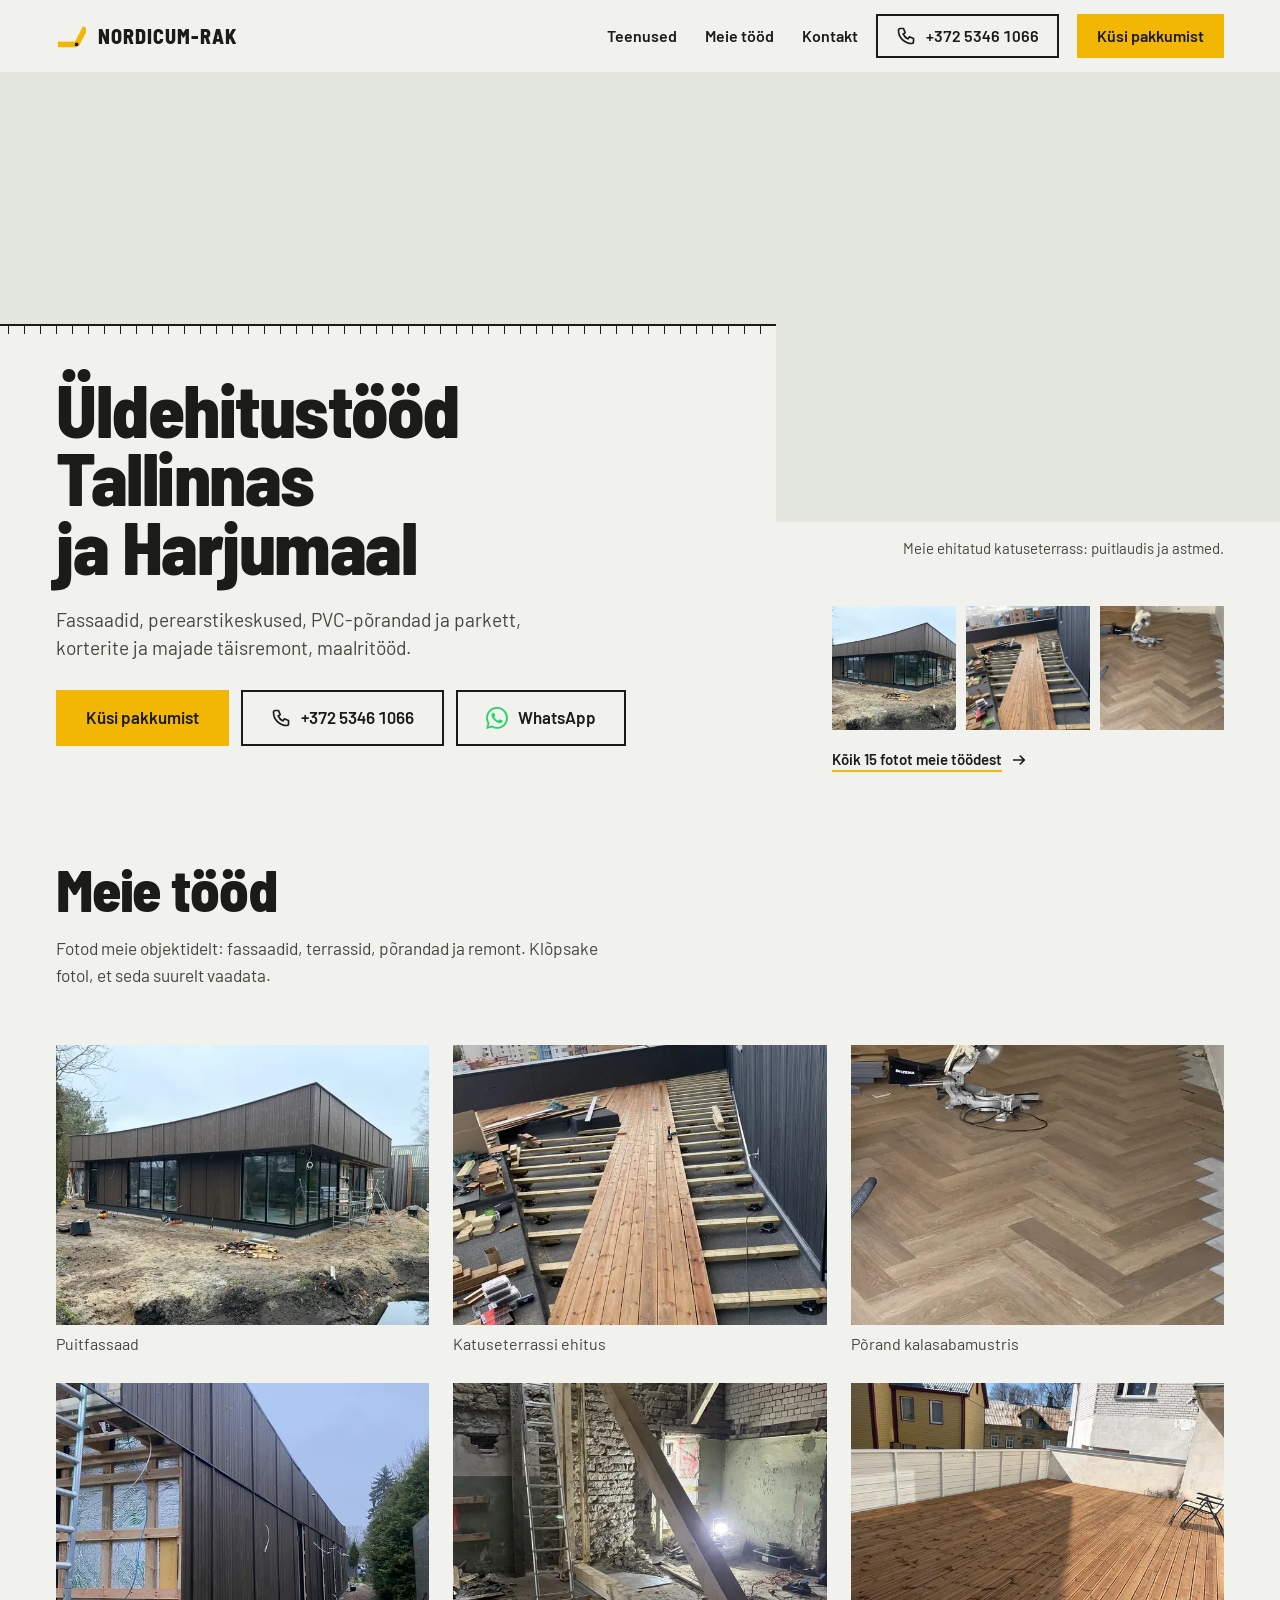
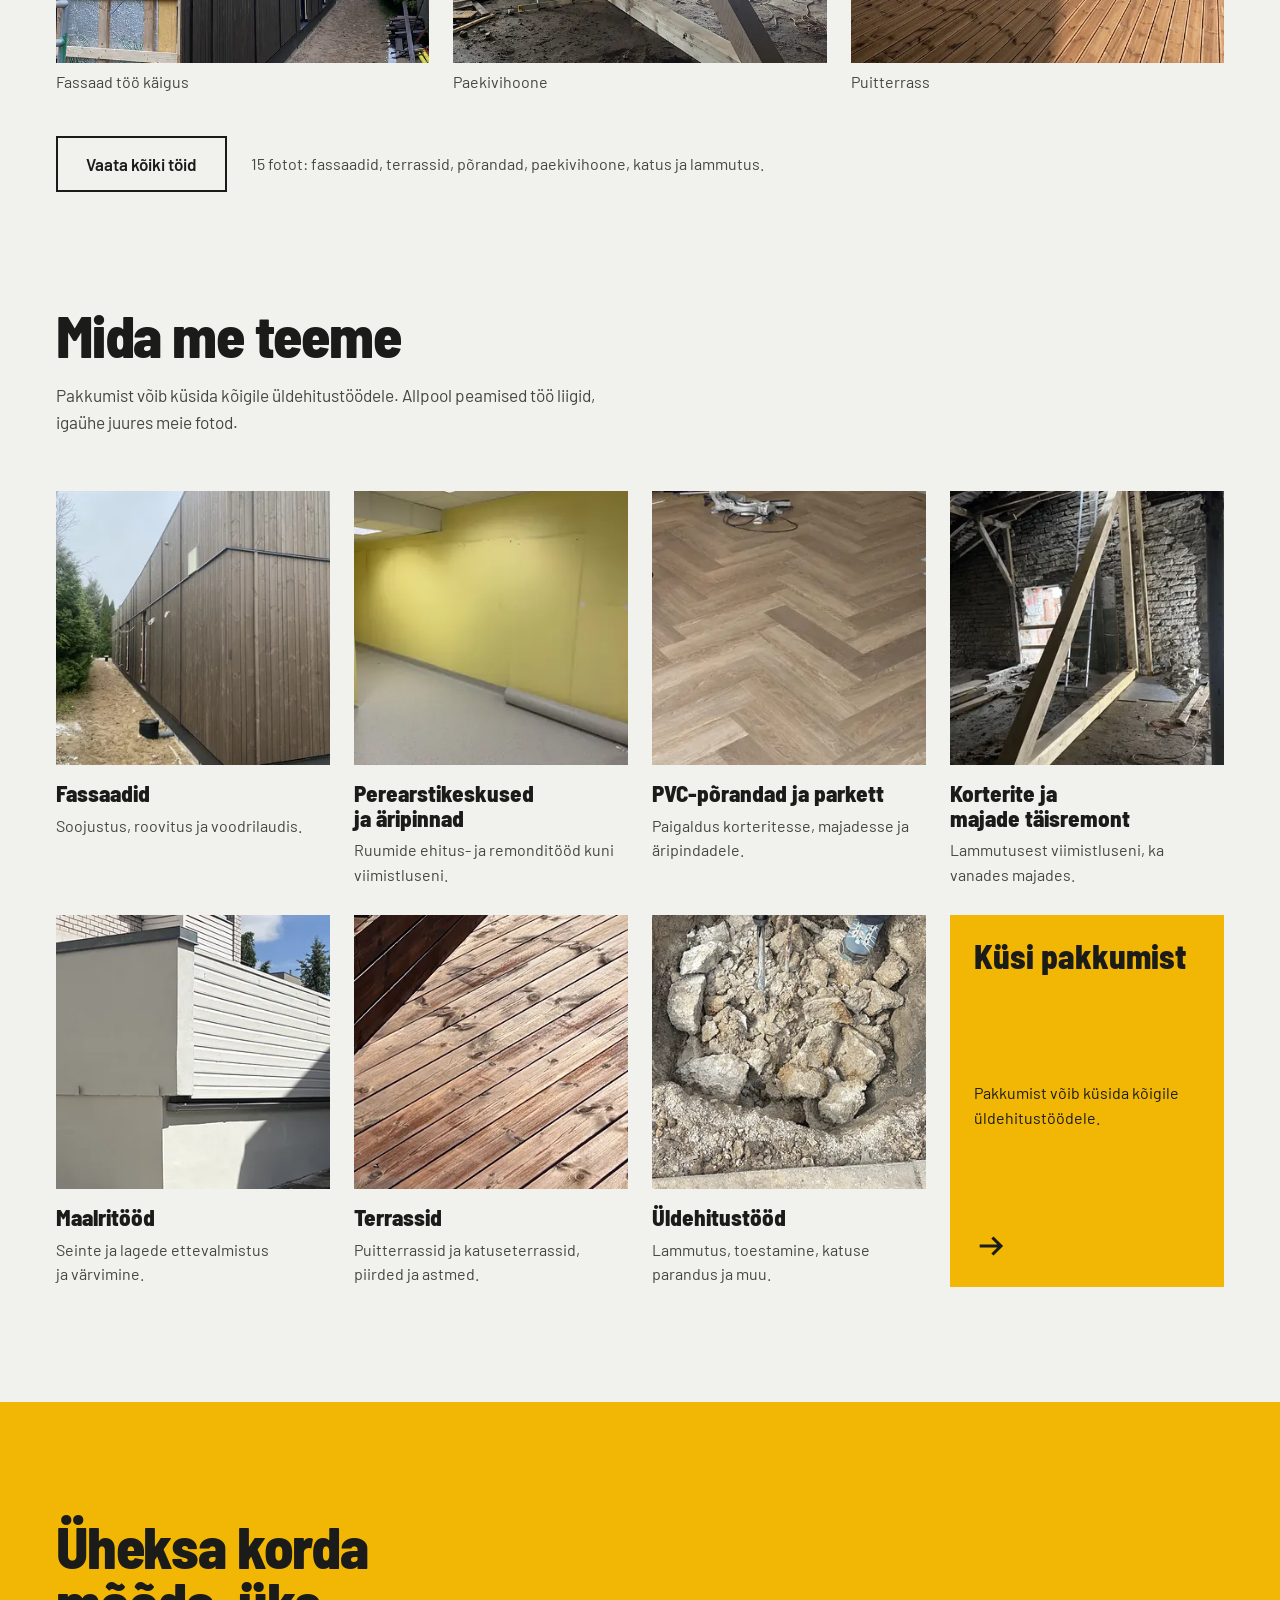
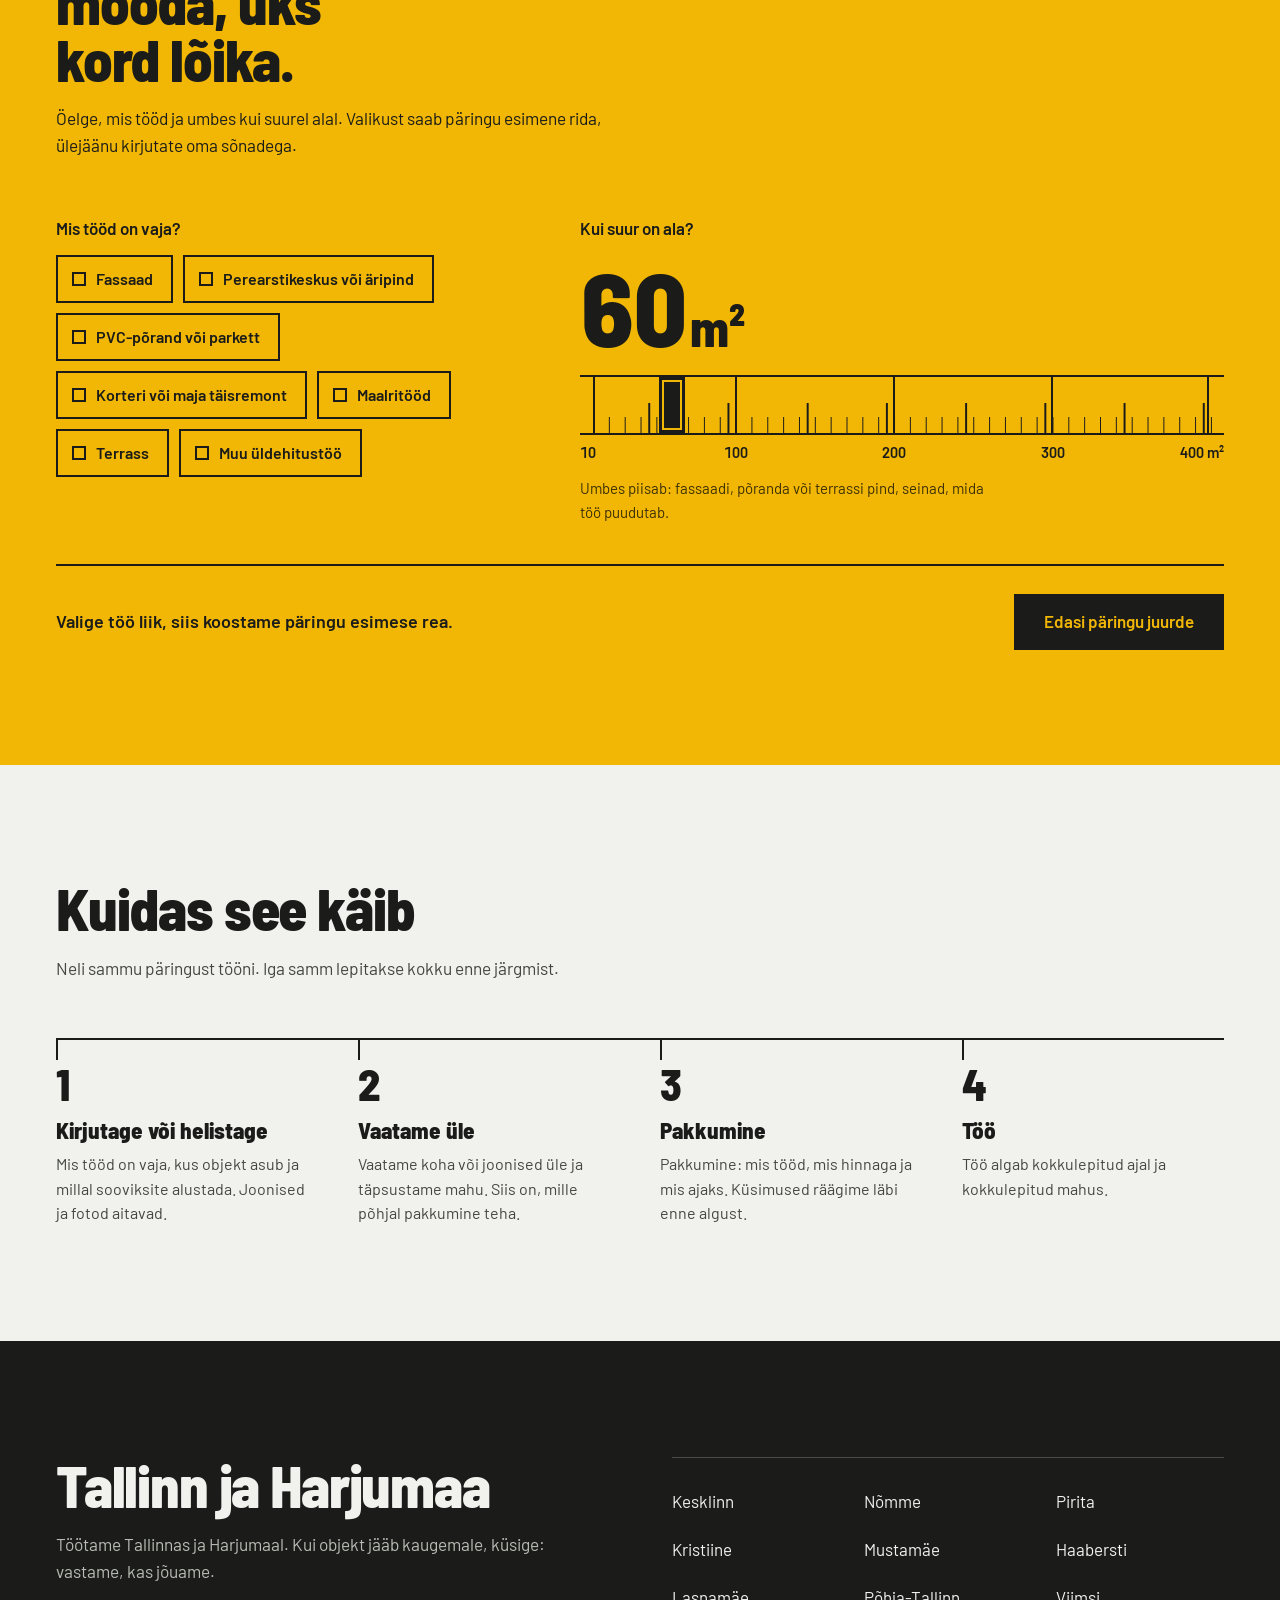
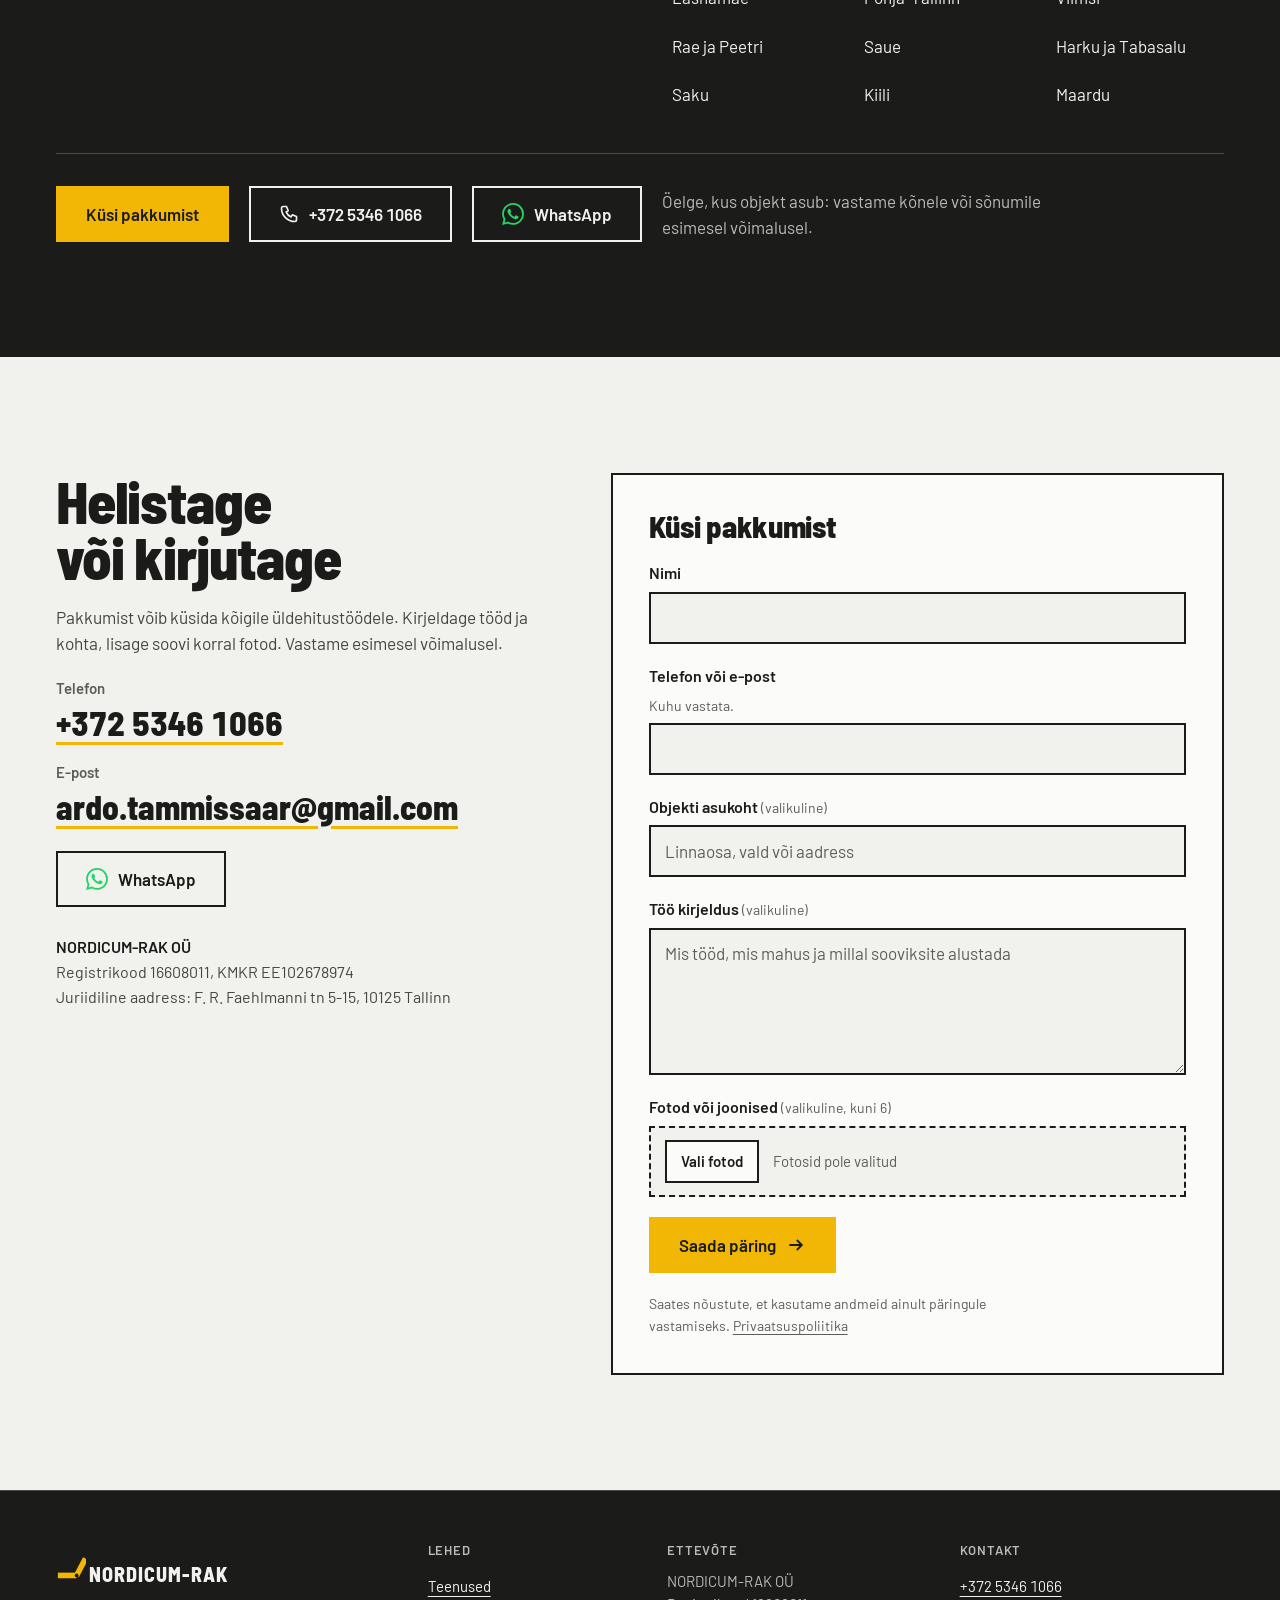
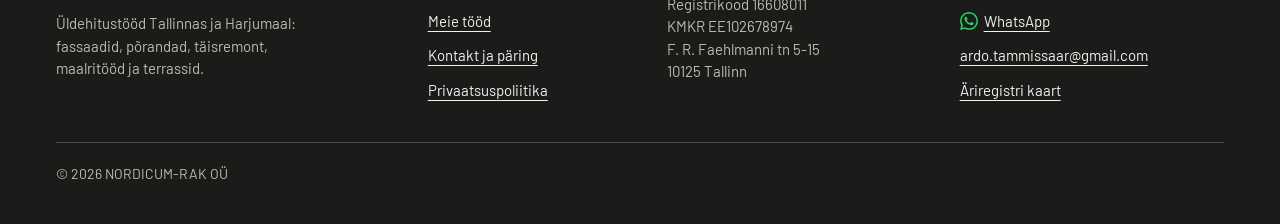
==== index.html @ adcbd2d9 "NORDICUM-RAK OÜ site (nordicumrak.ee)" ====
<!doctype html>
<html lang="et">
<head>
<meta charset="utf-8">
<meta name="viewport" content="width=device-width, initial-scale=1">
<title>Üldehitustööd Tallinnas: fassaadid, põrandad, täisremont | NORDICUM-RAK OÜ</title>
<meta name="description" content="Fassaadid, perearstikeskused ja äripinnad, PVC-põrandad ja parkett, korterite ja majade täisremont, maalritööd ja terrassid Tallinnas ja Harjumaal. Küsi pakkumist.">
<link rel="canonical" href="https://nordicumrak.ee/">
<meta property="og:url" content="https://nordicumrak.ee/">
<meta property="og:type" content="website">
<meta property="og:locale" content="et_EE">
<meta property="og:site_name" content="NORDICUM-RAK OÜ">
<meta property="og:title" content="Üldehitustööd Tallinnas: fassaadid, põrandad, täisremont | NORDICUM-RAK OÜ">
<meta property="og:description" content="Fassaadid, perearstikeskused ja äripinnad, PVC-põrandad ja parkett, korterite ja majade täisremont, maalritööd ja terrassid Tallinnas ja Harjumaal. Küsi pakkumist.">
<meta property="og:image" content="https://nordicumrak.ee/img/og.jpg">
<meta property="og:image:width" content="1200">
<meta property="og:image:height" content="630">
<meta name="twitter:card" content="summary_large_image">
<meta name="theme-color" content="#f1f2ee">
<link rel="icon" href="favicon.svg" type="image/svg+xml">
<link rel="preload" href="fonts/barlow-sc-800.woff2" as="font" type="font/woff2" crossorigin>
<link rel="preload" href="fonts/barlow-400.woff2" as="font" type="font/woff2" crossorigin>
<link rel="stylesheet" href="css/site.css">
<script type="application/ld+json">{"@context":"https://schema.org","@type":"GeneralContractor","name":"NORDICUM-RAK OÜ","telephone":"+372 5346 1066","email":"ardo.tammissaar@gmail.com","identifier":"16608011","vatID":"EE102678974","foundingDate":"2022-11-04","address":{"@type":"PostalAddress","streetAddress":"F. R. Faehlmanni tn 5-15","postalCode":"10125","addressLocality":"Tallinn","addressRegion":"Harju maakond","addressCountry":"EE"},"areaServed":[{"@type":"City","name":"Tallinn"},{"@type":"AdministrativeArea","name":"Harjumaa"}],"knowsAbout":["Fassaadid","Perearstikeskused ja äripinnad","PVC-põrandad","Parkett","Korterite ja majade täisremont","Maalritööd","Terrassid","Üldehitustööd"],"knowsLanguage":"et","url":"https://nordicumrak.ee/","image":"https://nordicumrak.ee/img/og.jpg"}</script>
</head>
<body>
<a class="skip" href="#main">Edasi sisu juurde</a>
<header class="hd">
  <div class="wrap hd-in">
    <a class="brand" href="./" aria-label="NORDICUM-RAK, avaleht">
      <svg class="mark" viewBox="0 0 32 32" aria-hidden="true" focusable="false"><path d="M2 22h20v6H2z" fill="#f2b705"/><path d="m19.2 23.9 9.6-18.4 5.3 2.8-9.6 18.4z" fill="#f2b705"/><circle cx="22" cy="25" r="2" fill="#1b1c1a"/></svg>
      <span class="brand-t">NORDICUM-RAK</span>
    </a>
    <nav class="nav" aria-label="Põhimenüü">
      <a href="teenused/">Teenused</a>
      <a href="tood/">Meie tööd</a>
      <a href="kontakt/">Kontakt</a>
    </nav>
    <a class="btn btn-o hd-tel" href="tel:+37253461066"><svg viewBox="0 0 24 24" aria-hidden="true" focusable="false"><path d="M5 3h4l2 5-2.5 1.5a11 11 0 0 0 6 6L16 13l5 2v4a2 2 0 0 1-2 2A16 16 0 0 1 3 5a2 2 0 0 1 2-2z" fill="none" stroke="currentColor" stroke-width="2" stroke-linejoin="round"/></svg><span class="num">+372 5346 1066</span></a>
    <a class="btn btn-y hd-cta" href="#paring">Küsi pakkumist</a>
    <a class="hd-ico" href="https://wa.me/37253461066?text=Tere!%20Soovin%20pakkumist%3A%20" target="_blank" rel="noopener" aria-label="Kirjuta WhatsAppis"><svg class="wa-i" viewBox="0 0 24 24" aria-hidden="true" focusable="false"><path fill="#25D366" d="M17.472 14.382c-.297-.149-1.758-.867-2.03-.967-.273-.099-.471-.148-.67.15-.197.297-.767.966-.94 1.164-.173.199-.347.223-.644.075-.297-.15-1.255-.463-2.39-1.475-.883-.788-1.48-1.761-1.653-2.059-.173-.297-.018-.458.13-.606.134-.133.298-.347.446-.52.149-.174.198-.298.298-.497.099-.198.05-.371-.025-.52-.075-.149-.669-1.612-.916-2.207-.242-.579-.487-.5-.669-.51-.173-.008-.371-.01-.57-.01-.198 0-.52.074-.792.372-.272.297-1.04 1.016-1.04 2.479 0 1.462 1.065 2.875 1.213 3.074.149.198 2.096 3.2 5.077 4.487.709.306 1.262.489 1.694.625.712.227 1.36.195 1.871.118.571-.085 1.758-.719 2.006-1.413.248-.694.248-1.289.173-1.413-.074-.124-.272-.198-.57-.347m-5.421 7.403h-.004a9.87 9.87 0 01-5.031-1.378l-.361-.214-3.741.982.998-3.648-.235-.374a9.86 9.86 0 01-1.51-5.26c.001-5.45 4.436-9.884 9.888-9.884 2.64 0 5.122 1.03 6.988 2.898a9.825 9.825 0 012.893 6.994c-.003 5.45-4.437 9.884-9.885 9.884m8.413-18.297A11.815 11.815 0 0012.05 0C5.495 0 .16 5.335.157 11.892c0 2.096.547 4.142 1.588 5.945L.057 24l6.305-1.654a11.882 11.882 0 005.683 1.448h.005c6.554 0 11.89-5.335 11.893-11.893a11.821 11.821 0 00-3.48-8.413Z"/></svg></a>
    <a class="hd-ico" href="tel:+37253461066" aria-label="Helista +372 5346 1066"><svg viewBox="0 0 24 24" aria-hidden="true" focusable="false"><path d="M5 3h4l2 5-2.5 1.5a11 11 0 0 0 6 6L16 13l5 2v4a2 2 0 0 1-2 2A16 16 0 0 1 3 5a2 2 0 0 1 2-2z" fill="none" stroke="currentColor" stroke-width="2" stroke-linejoin="round"/></svg></a>
    <button class="burger" type="button" aria-expanded="false" aria-controls="menu" aria-label="Menüü"><span></span><span></span></button>
  </div>
  <div id="menu" class="menu" hidden tabindex="-1">
    <nav aria-label="Menüü">
      <a class="m-link" href="./" aria-current="page">Avaleht</a>
      <a class="m-link" href="teenused/">Teenused</a>
      <a class="m-link" href="tood/">Meie tööd</a>
      <a class="m-link" href="kontakt/">Kontakt</a>
    </nav>
    <div class="m-foot">
      <a class="btn btn-ink" href="#paring">Küsi pakkumist</a>
      <a class="btn btn-o btn-wa" href="https://wa.me/37253461066?text=Tere!%20Soovin%20pakkumist%3A%20" target="_blank" rel="noopener"><svg class="wa-i" viewBox="0 0 24 24" aria-hidden="true" focusable="false"><path fill="#25D366" d="M17.472 14.382c-.297-.149-1.758-.867-2.03-.967-.273-.099-.471-.148-.67.15-.197.297-.767.966-.94 1.164-.173.199-.347.223-.644.075-.297-.15-1.255-.463-2.39-1.475-.883-.788-1.48-1.761-1.653-2.059-.173-.297-.018-.458.13-.606.134-.133.298-.347.446-.52.149-.174.198-.298.298-.497.099-.198.05-.371-.025-.52-.075-.149-.669-1.612-.916-2.207-.242-.579-.487-.5-.669-.51-.173-.008-.371-.01-.57-.01-.198 0-.52.074-.792.372-.272.297-1.04 1.016-1.04 2.479 0 1.462 1.065 2.875 1.213 3.074.149.198 2.096 3.2 5.077 4.487.709.306 1.262.489 1.694.625.712.227 1.36.195 1.871.118.571-.085 1.758-.719 2.006-1.413.248-.694.248-1.289.173-1.413-.074-.124-.272-.198-.57-.347m-5.421 7.403h-.004a9.87 9.87 0 01-5.031-1.378l-.361-.214-3.741.982.998-3.648-.235-.374a9.86 9.86 0 01-1.51-5.26c.001-5.45 4.436-9.884 9.888-9.884 2.64 0 5.122 1.03 6.988 2.898a9.825 9.825 0 012.893 6.994c-.003 5.45-4.437 9.884-9.885 9.884m8.413-18.297A11.815 11.815 0 0012.05 0C5.495 0 .16 5.335.157 11.892c0 2.096.547 4.142 1.588 5.945L.057 24l6.305-1.654a11.882 11.882 0 005.683 1.448h.005c6.554 0 11.89-5.335 11.893-11.893a11.821 11.821 0 00-3.48-8.413Z"/></svg><span>WhatsApp</span></a>
      <a class="m-tel num" href="tel:+37253461066">+372 5346 1066</a>
      <a class="m-mail" href="mailto:ardo.tammissaar@gmail.com">ardo.tammissaar@gmail.com</a>
    </div>
  </div>
</header>

<main id="main">
  <section class="hero" id="hero" aria-labelledby="h1">
    <div class="hero-ph">
      <picture>
        <source media="(max-width: 699px)" srcset="img/hero-m-480.webp 480w, img/hero-m-760.webp 760w, img/hero-m-1000.webp 1000w" sizes="100vw">
        <img src="img/hero-1400.webp" srcset="img/hero-760.webp 760w, img/hero-1000.webp 1000w, img/hero-1400.webp 1400w, img/hero-1600.webp 1600w" sizes="100vw" width="1600" height="700" alt="Meie ehitatud katuseterrass puitlaudise ja astmetega, taustal linnavaade" fetchpriority="high" decoding="async">
      </picture>
    </div>
    <div class="wrap">
      <p class="hero-cap">Meie ehitatud katuseterrass: puitlaudis ja astmed.</p>
      <div class="hero-strip">
        <ul aria-label="Meie tööd, valik">
          <li><button class="lb-t lb-alias" type="button" data-full="img/tood/fassaad-hoone-1600.webp" data-w="1600" data-h="1200" aria-haspopup="dialog"><img src="img/tood/fassaad-hoone-600.webp" srcset="img/tood/fassaad-hoone-600.webp 600w, img/tood/fassaad-hoone-1000.webp 1000w" sizes="140px" width="600" height="450" alt="Puitfassaad: tume vertikaalne voodrilaud ja suured aknad, ümbruse tööd veel käivad." loading="lazy" decoding="async"></button></li>
          <li><button class="lb-t lb-alias" type="button" data-full="img/tood/katuseterrass-ehitus-1600.webp" data-w="1200" data-h="1600" aria-haspopup="dialog"><img src="img/tood/katuseterrass-ehitus-600.webp" srcset="img/tood/katuseterrass-ehitus-600.webp 600w, img/tood/katuseterrass-ehitus-1000.webp 1000w" sizes="140px" width="600" height="800" alt="Katuseterrassi ehitus: puitlaudis reguleeritavatel tugijalgadel." loading="lazy" decoding="async"></button></li>
          <li><button class="lb-t lb-alias" type="button" data-full="img/tood/porand-kalasaba-1600.webp" data-w="1200" data-h="1600" aria-haspopup="dialog"><img src="img/tood/porand-kalasaba-600.webp" srcset="img/tood/porand-kalasaba-600.webp 600w, img/tood/porand-kalasaba-1000.webp 1000w" sizes="140px" width="600" height="800" alt="Kalasabamustris põranda paigaldus." loading="lazy" decoding="async"></button></li>
        </ul>
        <a href="tood/">Kõik 15 fotot meie töödest<svg viewBox="0 0 24 24" aria-hidden="true" focusable="false"><path d="M4 12h15m-6-6 6 6-6 6" fill="none" stroke="currentColor" stroke-width="2.2"/></svg></a>
      </div>
      <div class="hero-panel" id="panel">
        <div class="edge" aria-hidden="true"></div>
        <h1 id="h1">Üldehitustööd Tallinnas ja Harjumaal</h1>
        <p class="lead">Fassaadid, perearstikeskused, PVC-põrandad ja parkett, korterite ja majade täisremont, maalritööd.</p>
        <div class="cta">
          <a class="btn btn-y" href="#paring">Küsi pakkumist</a>
          <a class="btn btn-o" href="tel:+37253461066"><svg viewBox="0 0 24 24" aria-hidden="true" focusable="false"><path d="M5 3h4l2 5-2.5 1.5a11 11 0 0 0 6 6L16 13l5 2v4a2 2 0 0 1-2 2A16 16 0 0 1 3 5a2 2 0 0 1 2-2z" fill="none" stroke="currentColor" stroke-width="2" stroke-linejoin="round"/></svg><span class="num t-long">+372 5346 1066</span><span class="t-short">Helista</span></a>
          <a class="btn btn-o btn-wa" href="https://wa.me/37253461066?text=Tere!%20Soovin%20pakkumist%3A%20" target="_blank" rel="noopener"><svg class="wa-i" viewBox="0 0 24 24" aria-hidden="true" focusable="false"><path fill="#25D366" d="M17.472 14.382c-.297-.149-1.758-.867-2.03-.967-.273-.099-.471-.148-.67.15-.197.297-.767.966-.94 1.164-.173.199-.347.223-.644.075-.297-.15-1.255-.463-2.39-1.475-.883-.788-1.48-1.761-1.653-2.059-.173-.297-.018-.458.13-.606.134-.133.298-.347.446-.52.149-.174.198-.298.298-.497.099-.198.05-.371-.025-.52-.075-.149-.669-1.612-.916-2.207-.242-.579-.487-.5-.669-.51-.173-.008-.371-.01-.57-.01-.198 0-.52.074-.792.372-.272.297-1.04 1.016-1.04 2.479 0 1.462 1.065 2.875 1.213 3.074.149.198 2.096 3.2 5.077 4.487.709.306 1.262.489 1.694.625.712.227 1.36.195 1.871.118.571-.085 1.758-.719 2.006-1.413.248-.694.248-1.289.173-1.413-.074-.124-.272-.198-.57-.347m-5.421 7.403h-.004a9.87 9.87 0 01-5.031-1.378l-.361-.214-3.741.982.998-3.648-.235-.374a9.86 9.86 0 01-1.51-5.26c.001-5.45 4.436-9.884 9.888-9.884 2.64 0 5.122 1.03 6.988 2.898a9.825 9.825 0 012.893 6.994c-.003 5.45-4.437 9.884-9.885 9.884m8.413-18.297A11.815 11.815 0 0012.05 0C5.495 0 .16 5.335.157 11.892c0 2.096.547 4.142 1.588 5.945L.057 24l6.305-1.654a11.882 11.882 0 005.683 1.448h.005c6.554 0 11.89-5.335 11.893-11.893a11.821 11.821 0 00-3.48-8.413Z"/></svg><span>WhatsApp</span></a>
        </div>
      </div>
    </div>
  </section>

  <section class="sec" id="tood" aria-labelledby="h-tood">
    <div class="wrap">
      <div class="sec-h">
        <h2 id="h-tood">Meie tööd</h2>
        <p class="sec-p">Fotod meie objektidelt: fassaadid, terrassid, põrandad ja remont. Klõpsake fotol, et seda suurelt vaadata.</p>
      </div>
      <ul class="wk">
        <li><figure><button class="lb-t" type="button" data-full="img/tood/fassaad-hoone-1600.webp" data-w="1600" data-h="1200" aria-haspopup="dialog"><img src="img/tood/fassaad-hoone-600.webp" srcset="img/tood/fassaad-hoone-600.webp 600w, img/tood/fassaad-hoone-1000.webp 1000w" sizes="(min-width: 1240px) 400px, (min-width: 700px) 31vw, 50vw" width="600" height="450" alt="Puitfassaad: tume vertikaalne voodrilaud ja suured aknad, ümbruse tööd veel käivad." loading="lazy" decoding="async"></button><figcaption class="fc">Puitfassaad</figcaption></figure></li>
        <li><figure><button class="lb-t" type="button" data-full="img/tood/katuseterrass-ehitus-1600.webp" data-w="1200" data-h="1600" aria-haspopup="dialog"><img src="img/tood/katuseterrass-ehitus-600.webp" srcset="img/tood/katuseterrass-ehitus-600.webp 600w, img/tood/katuseterrass-ehitus-1000.webp 1000w" sizes="(min-width: 1240px) 400px, (min-width: 700px) 31vw, 50vw" width="600" height="800" alt="Katuseterrassi ehitus: puitlaudis reguleeritavatel tugijalgadel." loading="lazy" decoding="async"></button><figcaption class="fc">Katuseterrassi ehitus</figcaption></figure></li>
        <li><figure><button class="lb-t" type="button" data-full="img/tood/porand-kalasaba-1600.webp" data-w="1200" data-h="1600" aria-haspopup="dialog"><img src="img/tood/porand-kalasaba-600.webp" srcset="img/tood/porand-kalasaba-600.webp 600w, img/tood/porand-kalasaba-1000.webp 1000w" sizes="(min-width: 1240px) 400px, (min-width: 700px) 31vw, 50vw" width="600" height="800" alt="Kalasabamustris põranda paigaldus." loading="lazy" decoding="async"></button><figcaption class="fc">Põrand kalasabamustris</figcaption></figure></li>
        <li><figure><button class="lb-t" type="button" data-full="img/tood/fassaad-soojustus-1600.webp" data-w="1200" data-h="1600" aria-haspopup="dialog"><img src="img/tood/fassaad-soojustus-600.webp" srcset="img/tood/fassaad-soojustus-600.webp 600w, img/tood/fassaad-soojustus-1000.webp 1000w" sizes="(min-width: 1240px) 400px, (min-width: 700px) 31vw, 50vw" width="600" height="800" alt="Fassaad töö käigus: vasakul soojustus ja roovitus, paremal valmis voodrilaud." loading="lazy" decoding="async"></button><figcaption class="fc">Fassaad töö käigus</figcaption></figure></li>
        <li><figure><button class="lb-t" type="button" data-full="img/tood/paekivi-toed-1600.webp" data-w="1200" data-h="1600" aria-haspopup="dialog"><img src="img/tood/paekivi-toed-600.webp" srcset="img/tood/paekivi-toed-600.webp 600w, img/tood/paekivi-toed-1000.webp 1000w" sizes="(min-width: 1240px) 400px, (min-width: 700px) 31vw, 50vw" width="600" height="800" alt="Vana paekivihoone sees: puidust toed ja talad." loading="lazy" decoding="async"></button><figcaption class="fc">Paekivihoone</figcaption></figure></li>
        <li><figure><button class="lb-t" type="button" data-full="img/tood/terrass-piire-1600.webp" data-w="1600" data-h="1200" aria-haspopup="dialog"><img src="img/tood/terrass-piire-600.webp" srcset="img/tood/terrass-piire-600.webp 600w, img/tood/terrass-piire-1000.webp 1000w" sizes="(min-width: 1240px) 400px, (min-width: 700px) 31vw, 50vw" width="600" height="450" alt="Puitterrass valge piirdega." loading="lazy" decoding="async"></button><figcaption class="fc">Puitterrass</figcaption></figure></li>
      </ul>
      <div class="wk-foot">
        <a class="btn btn-o" href="tood/">Vaata kõiki töid</a>
        <p>15 fotot: fassaadid, terrassid, põrandad, paekivihoone, katus ja lammutus.</p>
      </div>
    </div>
  </section>

  <section class="sec" id="teenused" aria-labelledby="h-teenused" style="padding-top:0">
    <div class="wrap">
      <div class="sec-h">
        <h2 id="h-teenused">Mida me teeme</h2>
        <p class="sec-p">Pakkumist võib küsida kõigile üldehitustöödele. Allpool peamised töö liigid, igaühe juures meie fotod.</p>
      </div>
      <ul class="sv-grid">
        <li class="sv"><a href="teenused/#fassaadid">
          <div class="sv-ph"><img src="img/s-fassaad-480.webp" srcset="img/s-fassaad-320.webp 320w, img/s-fassaad-480.webp 480w, img/s-fassaad-720.webp 720w" sizes="(min-width: 1000px) 292px, (min-width: 700px) 45vw, 104px" width="720" height="720" alt="" loading="lazy" decoding="async"></div>
          <h3>Fassaadid</h3>
          <p>Soojustus, roovitus ja voodrilaudis.</p>
        </a></li>
        <li class="sv"><a href="teenused/#arihooned">
          <div class="sv-ph"><img src="img/s-arihoone-480.webp" srcset="img/s-arihoone-320.webp 320w, img/s-arihoone-480.webp 480w, img/s-arihoone-720.webp 720w" sizes="(min-width: 1000px) 292px, (min-width: 700px) 45vw, 104px" width="720" height="720" alt="" loading="lazy" decoding="async"></div>
          <h3>Perearstikeskused ja äripinnad</h3>
          <p>Ruumide ehitus- ja remonditööd kuni viimistluseni.</p>
        </a></li>
        <li class="sv"><a href="teenused/#porandad">
          <div class="sv-ph"><img src="img/s-porand-480.webp" srcset="img/s-porand-320.webp 320w, img/s-porand-480.webp 480w, img/s-porand-720.webp 720w" sizes="(min-width: 1000px) 292px, (min-width: 700px) 45vw, 104px" width="720" height="720" alt="" loading="lazy" decoding="async"></div>
          <h3>PVC-põrandad ja parkett</h3>
          <p>Paigaldus korteritesse, majadesse ja äripindadele.</p>
        </a></li>
        <li class="sv"><a href="teenused/#taisremont">
          <div class="sv-ph"><img src="img/s-taisremont-480.webp" srcset="img/s-taisremont-320.webp 320w, img/s-taisremont-480.webp 480w, img/s-taisremont-720.webp 720w" sizes="(min-width: 1000px) 292px, (min-width: 700px) 45vw, 104px" width="720" height="720" alt="" loading="lazy" decoding="async"></div>
          <h3>Korterite ja majade täisremont</h3>
          <p>Lammutusest viimistluseni, ka vanades majades.</p>
        </a></li>
        <li class="sv"><a href="teenused/#maalritood">
          <div class="sv-ph"><img src="img/s-maja-480.webp" srcset="img/s-maja-320.webp 320w, img/s-maja-480.webp 480w, img/s-maja-720.webp 720w" sizes="(min-width: 1000px) 292px, (min-width: 700px) 45vw, 104px" width="720" height="720" alt="" loading="lazy" decoding="async"></div>
          <h3>Maalritööd</h3>
          <p>Seinte ja lagede ettevalmistus ja värvimine.</p>
        </a></li>
        <li class="sv"><a href="teenused/#terrassid">
          <div class="sv-ph"><img src="img/s-terrass-480.webp" srcset="img/s-terrass-320.webp 320w, img/s-terrass-480.webp 480w, img/s-terrass-720.webp 720w" sizes="(min-width: 1000px) 292px, (min-width: 700px) 45vw, 104px" width="720" height="720" alt="" loading="lazy" decoding="async"></div>
          <h3>Terrassid</h3>
          <p>Puitterrassid ja katuseterrassid, piirded ja astmed.</p>
        </a></li>
        <li class="sv"><a href="teenused/#uldehitus">
          <div class="sv-ph"><img src="img/s-uld-480.webp" srcset="img/s-uld-320.webp 320w, img/s-uld-480.webp 480w, img/s-uld-720.webp 720w" sizes="(min-width: 1000px) 292px, (min-width: 700px) 45vw, 104px" width="720" height="720" alt="" loading="lazy" decoding="async"></div>
          <h3>Üldehitustööd</h3>
          <p>Lammutus, toestamine, katuse parandus ja muu.</p>
        </a></li>
        <li class="sv sv-cta"><a href="#paring">
          <h3>Küsi pakkumist</h3>
          <p>Pakkumist võib küsida kõigile üldehitustöödele.</p>
          <svg viewBox="0 0 24 24" aria-hidden="true" focusable="false"><path d="M4 12h15m-6-6 6 6-6 6" fill="none" stroke="currentColor" stroke-width="2.2"/></svg>
        </a></li>
      </ul>
    </div>
  </section>

  <section class="sec yellow" id="moot" aria-labelledby="h-moot">
    <div class="wrap">
      <div class="sec-h">
        <h2 id="h-moot">Üheksa korda mõõda, üks kord lõika.</h2>
        <p class="sec-p">Öelge, mis tööd ja umbes kui suurel alal. Valikust saab päringu esimene rida, ülejäänu kirjutate oma sõnadega.</p>
      </div>
      <div class="meas">
        <fieldset class="chips" id="jobs">
          <legend>Mis tööd on vaja?</legend>
          <div class="chip-row">
            <label class="chip"><input type="radio" name="job" value="fassaad" data-l="fassaad"><i></i><span>Fassaad</span></label>
            <label class="chip"><input type="radio" name="job" value="aripind" data-l="perearstikeskus või äripind"><i></i><span>Perearstikeskus või äripind</span></label>
            <label class="chip"><input type="radio" name="job" value="porand" data-l="PVC-põrand või parkett"><i></i><span>PVC-põrand või parkett</span></label>
            <label class="chip"><input type="radio" name="job" value="taisremont" data-l="täisremont"><i></i><span>Korteri või maja täisremont</span></label>
            <label class="chip"><input type="radio" name="job" value="maalritood" data-l="maalritööd"><i></i><span>Maalritööd</span></label>
            <label class="chip"><input type="radio" name="job" value="terrass" data-l="terrass"><i></i><span>Terrass</span></label>
            <label class="chip"><input type="radio" name="job" value="uld" data-l="muu üldehitustöö"><i></i><span>Muu üldehitustöö</span></label>
          </div>
        </fieldset>
        <div class="tape-wrap">
          <label class="tape-l" for="area">Kui suur on ala?</label>
          <output class="tape-out" id="area-out" for="area"><span id="area-n">60</span><small>m²</small></output>
          <input class="tape" type="range" id="area" min="10" max="400" step="10" value="60" aria-describedby="tape-hint" aria-valuetext="umbes 60 ruutmeetrit">
          <div class="tape-scale" aria-hidden="true"><span style="--p:0">10</span><span style="--p:.23077">100</span><span style="--p:.48718">200</span><span style="--p:.74359">300</span><span style="--p:1">400 m²</span></div>
          <p class="hint" id="tape-hint">Umbes piisab: fassaadi, põranda või terrassi pind, seinad, mida töö puudutab.</p>
        </div>
        <div class="meas-foot">
          <p class="meas-line" id="meas-line" aria-live="polite">Valige töö liik, siis koostame päringu esimese rea.</p>
          <a class="btn btn-ink" id="meas-go" href="#paring">Edasi päringu juurde</a>
        </div>
      </div>
    </div>
  </section>

  <section class="sec" id="kuidas" aria-labelledby="h-kuidas">
    <div class="wrap">
      <div class="sec-h">
        <h2 id="h-kuidas">Kuidas see käib</h2>
        <p class="sec-p">Neli sammu päringust tööni. Iga samm lepitakse kokku enne järgmist.</p>
      </div>
      <ol class="steps">
        <li class="step"><span class="step-n" aria-hidden="true">1</span><h3>Kirjutage või helistage</h3><p>Mis tööd on vaja, kus objekt asub ja millal sooviksite alustada. Joonised ja fotod aitavad.</p></li>
        <li class="step"><span class="step-n" aria-hidden="true">2</span><h3>Vaatame üle</h3><p>Vaatame koha või joonised üle ja täpsustame mahu. Siis on, mille põhjal pakkumine teha.</p></li>
        <li class="step"><span class="step-n" aria-hidden="true">3</span><h3>Pakkumine</h3><p>Pakkumine: mis tööd, mis hinnaga ja mis ajaks. Küsimused räägime läbi enne algust.</p></li>
        <li class="step"><span class="step-n" aria-hidden="true">4</span><h3>Töö</h3><p>Töö algab kokkulepitud ajal ja kokkulepitud mahus.</p></li>
      </ol>
    </div>
  </section>

  <section class="sec dark" id="piirkond" aria-labelledby="h-piirkond">
    <div class="wrap area">
      <div>
        <h2 id="h-piirkond">Tallinn ja Harjumaa</h2>
        <p class="sec-p">Töötame Tallinnas ja Harjumaal. Kui objekt jääb kaugemale, küsige: vastame, kas jõuame.</p>
      </div>
      <ul class="area-list" aria-label="Piirkonnad">
        <li>Kesklinn</li><li>Nõmme</li><li>Pirita</li><li>Kristiine</li><li>Mustamäe</li><li>Haabersti</li><li>Lasnamäe</li><li>Põhja-Tallinn</li>
        <li>Viimsi</li><li>Rae ja Peetri</li><li>Saue</li><li>Harku ja Tabasalu</li><li>Saku</li><li>Kiili</li><li>Maardu</li>
      </ul>
      <div class="area-cta">
        <a class="btn btn-y" href="#paring">Küsi pakkumist</a>
        <a class="btn btn-o" href="tel:+37253461066"><svg viewBox="0 0 24 24" aria-hidden="true" focusable="false"><path d="M5 3h4l2 5-2.5 1.5a11 11 0 0 0 6 6L16 13l5 2v4a2 2 0 0 1-2 2A16 16 0 0 1 3 5a2 2 0 0 1 2-2z" fill="none" stroke="currentColor" stroke-width="2" stroke-linejoin="round"/></svg><span class="num">+372 5346 1066</span></a>
        <a class="btn btn-o btn-wa" href="https://wa.me/37253461066?text=Tere!%20Soovin%20pakkumist%3A%20" target="_blank" rel="noopener"><svg class="wa-i" viewBox="0 0 24 24" aria-hidden="true" focusable="false"><path fill="#25D366" d="M17.472 14.382c-.297-.149-1.758-.867-2.03-.967-.273-.099-.471-.148-.67.15-.197.297-.767.966-.94 1.164-.173.199-.347.223-.644.075-.297-.15-1.255-.463-2.39-1.475-.883-.788-1.48-1.761-1.653-2.059-.173-.297-.018-.458.13-.606.134-.133.298-.347.446-.52.149-.174.198-.298.298-.497.099-.198.05-.371-.025-.52-.075-.149-.669-1.612-.916-2.207-.242-.579-.487-.5-.669-.51-.173-.008-.371-.01-.57-.01-.198 0-.52.074-.792.372-.272.297-1.04 1.016-1.04 2.479 0 1.462 1.065 2.875 1.213 3.074.149.198 2.096 3.2 5.077 4.487.709.306 1.262.489 1.694.625.712.227 1.36.195 1.871.118.571-.085 1.758-.719 2.006-1.413.248-.694.248-1.289.173-1.413-.074-.124-.272-.198-.57-.347m-5.421 7.403h-.004a9.87 9.87 0 01-5.031-1.378l-.361-.214-3.741.982.998-3.648-.235-.374a9.86 9.86 0 01-1.51-5.26c.001-5.45 4.436-9.884 9.888-9.884 2.64 0 5.122 1.03 6.988 2.898a9.825 9.825 0 012.893 6.994c-.003 5.45-4.437 9.884-9.885 9.884m8.413-18.297A11.815 11.815 0 0012.05 0C5.495 0 .16 5.335.157 11.892c0 2.096.547 4.142 1.588 5.945L.057 24l6.305-1.654a11.882 11.882 0 005.683 1.448h.005c6.554 0 11.89-5.335 11.893-11.893a11.821 11.821 0 00-3.48-8.413Z"/></svg><span>WhatsApp</span></a>
        <p>Öelge, kus objekt asub: vastame kõnele või sõnumile esimesel võimalusel.</p>
      </div>
    </div>
  </section>

  <section class="sec" id="paring" aria-labelledby="h-paring">
    <div class="wrap kon">
      <div class="kon-l">
        <h2 id="h-paring">Helistage või kirjutage</h2>
        <p class="sec-p">Pakkumist võib küsida kõigile üldehitustöödele. Kirjeldage tööd ja kohta, lisage soovi korral fotod. Vastame esimesel võimalusel.</p>
        <p class="big"><span class="big-l">Telefon</span><a class="num" href="tel:+37253461066">+372 5346 1066</a></p>
        <p class="big"><span class="big-l">E-post</span><a href="mailto:ardo.tammissaar@gmail.com">ardo.tammissaar@gmail.com</a></p>
        <a class="btn btn-o btn-wa" href="https://wa.me/37253461066?text=Tere!%20Soovin%20pakkumist%3A%20" target="_blank" rel="noopener"><svg class="wa-i" viewBox="0 0 24 24" aria-hidden="true" focusable="false"><path fill="#25D366" d="M17.472 14.382c-.297-.149-1.758-.867-2.03-.967-.273-.099-.471-.148-.67.15-.197.297-.767.966-.94 1.164-.173.199-.347.223-.644.075-.297-.15-1.255-.463-2.39-1.475-.883-.788-1.48-1.761-1.653-2.059-.173-.297-.018-.458.13-.606.134-.133.298-.347.446-.52.149-.174.198-.298.298-.497.099-.198.05-.371-.025-.52-.075-.149-.669-1.612-.916-2.207-.242-.579-.487-.5-.669-.51-.173-.008-.371-.01-.57-.01-.198 0-.52.074-.792.372-.272.297-1.04 1.016-1.04 2.479 0 1.462 1.065 2.875 1.213 3.074.149.198 2.096 3.2 5.077 4.487.709.306 1.262.489 1.694.625.712.227 1.36.195 1.871.118.571-.085 1.758-.719 2.006-1.413.248-.694.248-1.289.173-1.413-.074-.124-.272-.198-.57-.347m-5.421 7.403h-.004a9.87 9.87 0 01-5.031-1.378l-.361-.214-3.741.982.998-3.648-.235-.374a9.86 9.86 0 01-1.51-5.26c.001-5.45 4.436-9.884 9.888-9.884 2.64 0 5.122 1.03 6.988 2.898a9.825 9.825 0 012.893 6.994c-.003 5.45-4.437 9.884-9.885 9.884m8.413-18.297A11.815 11.815 0 0012.05 0C5.495 0 .16 5.335.157 11.892c0 2.096.547 4.142 1.588 5.945L.057 24l6.305-1.654a11.882 11.882 0 005.683 1.448h.005c6.554 0 11.89-5.335 11.893-11.893a11.821 11.821 0 00-3.48-8.413Z"/></svg><span>WhatsApp</span></a>
        <p class="addr"><b>NORDICUM-RAK OÜ</b><br>Registrikood 16608011, KMKR EE102678974<br>Juriidiline aadress: F. R. Faehlmanni tn 5-15, 10125 Tallinn</p>
      </div>

      <form class="form" id="qform" novalidate action="#" method="post">
        <p class="form-h">Küsi pakkumist</p>
        <p class="sum" id="f-sum" role="alert">Palun täitke punasega märgitud väljad.</p>
        <div class="fld">
          <label for="f-name">Nimi</label>
          <input id="f-name" name="name" type="text" autocomplete="name" required aria-describedby="e-name">
          <p class="err" id="e-name">Kirjutage oma nimi.</p>
        </div>
        <div class="fld">
          <label for="f-contact">Telefon või e-post</label>
          <span class="sub" id="s-contact">Kuhu vastata.</span>
          <input id="f-contact" name="contact" type="text" autocomplete="tel" required aria-describedby="s-contact e-contact">
          <p class="err" id="e-contact">Kirjutage telefoninumber või e-posti aadress, kuhu vastata.</p>
        </div>
        <div class="fld">
          <label for="f-place">Objekti asukoht <small>(valikuline)</small></label>
          <input id="f-place" name="place" type="text" autocomplete="address-level2" placeholder="Linnaosa, vald või aadress">
        </div>
        <div class="fld">
          <label for="f-msg">Töö kirjeldus <small>(valikuline)</small></label>
          <textarea id="f-msg" name="msg" rows="5" placeholder="Mis tööd, mis mahus ja millal sooviksite alustada"></textarea>
        </div>
        <div class="fld">
          <label for="f-file">Fotod või joonised <small>(valikuline, kuni 6)</small></label>
          <div class="filebox" id="f-box">
            <input id="f-file" type="file" accept="image/*" multiple>
            <span class="fb" aria-hidden="true">Vali fotod</span>
            <span class="fn" id="f-files" aria-live="polite">Fotosid pole valitud</span>
          </div>
          <ul class="thumbs" id="f-thumbs"></ul>
          <p class="fnote" id="f-note" role="status"></p>
        </div>
        <div class="hp" aria-hidden="true"><label for="f-hp">Ärge täitke seda välja</label><input id="f-hp" name="hp" type="text" tabindex="-1" autocomplete="off"></div>
        <button class="btn btn-y" type="submit"><span class="bl">Saada päring</span><svg viewBox="0 0 24 24" aria-hidden="true" focusable="false"><path d="M4 12h15m-6-6 6 6-6 6" fill="none" stroke="currentColor" stroke-width="2.2"/></svg></button>
        <p class="sendnote" id="f-err" role="alert">Saatmine ebaõnnestus. Helistage <a href="tel:+37253461066">+372 5346 1066</a>, kirjutage <a href="https://wa.me/37253461066?text=Tere!%20Soovin%20pakkumist%3A%20" target="_blank" rel="noopener">WhatsAppis</a> või e-postiga <a id="f-err-mail" href="mailto:ardo.tammissaar@gmail.com">ardo.tammissaar@gmail.com</a>.</p>
        <p class="consent">Saates nõustute, et kasutame andmeid ainult päringule vastamiseks. <a href="privaatsus/">Privaatsuspoliitika</a></p>
        <div class="sentbox" id="f-sent" role="status">
          <div class="tick" aria-hidden="true"><svg viewBox="0 0 24 24"><path d="m4 12.5 5 5L20 6.5" fill="none" stroke="#1b1c1a" stroke-width="2.6"/></svg></div>
          <p id="f-sent-t" tabindex="-1">Aitäh, päring on saadetud.</p>
          <p class="s2">Vastame esimesel võimalusel. Kiire küsimuse korral helistage +372 5346 1066.</p>
          <button class="btn btn-o" type="button" id="f-again">Saada uus päring</button>
        </div>
      </form>
    </div>
  </section>
</main>

<footer class="ft" id="jalus">
  <div class="wrap ft-in">
    <div>
      <a class="brand" href="./" aria-label="NORDICUM-RAK, avaleht">
        <svg class="mark" viewBox="0 0 32 32" aria-hidden="true" focusable="false"><path d="M2 22h20v6H2z" fill="#f2b705"/><path d="m19.2 23.9 9.6-18.4 5.3 2.8-9.6 18.4z" fill="#f2b705"/><circle cx="22" cy="25" r="2" fill="#1b1c1a"/></svg>
        <span class="brand-t">NORDICUM-RAK</span>
      </a>
      <p class="ft-line">Üldehitustööd Tallinnas ja Harjumaal: fassaadid, põrandad, täisremont, maalritööd ja terrassid.</p>
    </div>
    <div>
      <p class="ft-h">Lehed</p>
      <ul>
        <li><a href="teenused/">Teenused</a></li>
        <li><a href="tood/">Meie tööd</a></li>
        <li><a href="kontakt/">Kontakt ja päring</a></li>
        <li><a href="privaatsus/">Privaatsuspoliitika</a></li>
      </ul>
    </div>
    <div>
      <p class="ft-h">Ettevõte</p>
      <p>NORDICUM-RAK OÜ<br>Registrikood 16608011<br>KMKR EE102678974<br>F. R. Faehlmanni tn 5-15<br>10125 Tallinn</p>
    </div>
    <div>
      <p class="ft-h">Kontakt</p>
      <ul>
        <li><a class="num" href="tel:+37253461066">+372 5346 1066</a></li>
        <li><a href="https://wa.me/37253461066?text=Tere!%20Soovin%20pakkumist%3A%20" target="_blank" rel="noopener"><svg class="wa-i" viewBox="0 0 24 24" aria-hidden="true" focusable="false"><path fill="#25D366" d="M17.472 14.382c-.297-.149-1.758-.867-2.03-.967-.273-.099-.471-.148-.67.15-.197.297-.767.966-.94 1.164-.173.199-.347.223-.644.075-.297-.15-1.255-.463-2.39-1.475-.883-.788-1.48-1.761-1.653-2.059-.173-.297-.018-.458.13-.606.134-.133.298-.347.446-.52.149-.174.198-.298.298-.497.099-.198.05-.371-.025-.52-.075-.149-.669-1.612-.916-2.207-.242-.579-.487-.5-.669-.51-.173-.008-.371-.01-.57-.01-.198 0-.52.074-.792.372-.272.297-1.04 1.016-1.04 2.479 0 1.462 1.065 2.875 1.213 3.074.149.198 2.096 3.2 5.077 4.487.709.306 1.262.489 1.694.625.712.227 1.36.195 1.871.118.571-.085 1.758-.719 2.006-1.413.248-.694.248-1.289.173-1.413-.074-.124-.272-.198-.57-.347m-5.421 7.403h-.004a9.87 9.87 0 01-5.031-1.378l-.361-.214-3.741.982.998-3.648-.235-.374a9.86 9.86 0 01-1.51-5.26c.001-5.45 4.436-9.884 9.888-9.884 2.64 0 5.122 1.03 6.988 2.898a9.825 9.825 0 012.893 6.994c-.003 5.45-4.437 9.884-9.885 9.884m8.413-18.297A11.815 11.815 0 0012.05 0C5.495 0 .16 5.335.157 11.892c0 2.096.547 4.142 1.588 5.945L.057 24l6.305-1.654a11.882 11.882 0 005.683 1.448h.005c6.554 0 11.89-5.335 11.893-11.893a11.821 11.821 0 00-3.48-8.413Z"/></svg>WhatsApp</a></li>
        <li><a href="mailto:ardo.tammissaar@gmail.com">ardo.tammissaar@gmail.com</a></li>
        <li><a href="https://ariregister.rik.ee/est/company/16608011" target="_blank" rel="noopener">Äriregistri kaart</a></li>
      </ul>
    </div>
  </div>
  <div class="wrap ft-low"><p>© 2026 NORDICUM-RAK OÜ</p></div>
</footer>
<script src="js/site.js" defer></script>
<script src="js/form.js" defer></script>
</body>
</html>
---- css/site.css ----
@font-face{font-family:'Barlow SC';src:url(../fonts/barlow-sc-800.woff2) format('woff2');font-weight:800;font-style:normal;font-display:swap}
@font-face{font-family:'Barlow';src:url(../fonts/barlow-400.woff2) format('woff2');font-weight:400;font-style:normal;font-display:swap}
@font-face{font-family:'Barlow';src:url(../fonts/barlow-600.woff2) format('woff2');font-weight:600;font-style:normal;font-display:swap}
:root{
  --g0:#f1f2ee;--g1:#e3e5df;--white:#fbfbf9;
  --ink:#1b1c1a;--ink-2:#44463f;--ink-3:#5b5e56;
  --y:#f2b705;--y-d:#dea700;
  --line:rgba(27,28,26,.18);--line-y:rgba(27,28,26,.42);--line-l:rgba(241,242,238,.22);--t-l:#b9bcb4;
  --gut:clamp(20px,4.4vw,56px);--hh:64px;--ease:cubic-bezier(.2,.75,.15,1);
  --disp:'Barlow SC','Arial Narrow',Arial,sans-serif;--text:'Barlow',Arial,sans-serif;
}
*,*::before,*::after{box-sizing:border-box}
html{-webkit-text-size-adjust:100%;scrollbar-color:var(--ink) var(--g1)}
@media (prefers-reduced-motion:no-preference){html{scroll-behavior:smooth}}
body{margin:0;background:var(--g0);color:var(--ink);font:400 17px/1.55 var(--text);-webkit-font-smoothing:antialiased;caret-color:var(--ink);overflow-x:clip}
::selection{background:var(--y);color:var(--ink)}
img{display:block;max-width:100%}
a{color:inherit}
h1,h2,h3{margin:0;font-family:var(--disp);font-weight:800;text-wrap:balance}
p,figure,figcaption{margin:0}
p{text-wrap:pretty}
ul,ol{margin:0;padding:0;list-style:none}
:focus-visible{outline:3px solid var(--ink);outline-offset:3px}
.dark :focus-visible,.ft :focus-visible{outline-color:var(--y)}
.wrap{width:min(100% - 2*var(--gut),1240px);margin-inline:auto}
.sec,.hd,.ft,.ph{padding-inline:var(--gut)}
.sec > .wrap,.hd-in,.ft-in,.ph > .wrap{width:min(100%,1240px)}
.skip{position:absolute;left:var(--gut);top:-100px;z-index:50;background:var(--ink);color:var(--y);padding:12px 18px;font-weight:600;text-decoration:none}
.skip:focus{top:12px}
.num{font-variant-numeric:tabular-nums;white-space:nowrap}
.vh{position:absolute;width:1px;height:1px;overflow:hidden;clip-path:inset(50%);white-space:nowrap}

/* buttons */
.btn{display:inline-flex;align-items:center;justify-content:center;gap:10px;min-height:56px;padding:0 28px;border:2px solid transparent;font:600 17px/1 var(--text);color:var(--ink);text-decoration:none;cursor:pointer;background:none;transition:background-color .35s var(--ease),color .35s var(--ease),border-color .35s var(--ease),transform .15s var(--ease);-webkit-tap-highlight-color:transparent}
.btn:active{transform:translateY(1px)}
.btn svg{width:20px;height:20px;flex:none}
.btn .wa-i{width:22px;height:22px}
.btn-y{background:var(--y);border-color:var(--y)}
.btn-y:hover{background:var(--ink);border-color:var(--ink);color:var(--y)}
.btn-o{border-color:var(--ink)}
.btn-o:hover{background:var(--ink);color:var(--g0)}
.btn-ink{background:var(--ink);border-color:var(--ink);color:var(--y)}
.btn-ink:hover{background:transparent;color:var(--ink)}
.dark .btn-y:hover{background:var(--g0);border-color:var(--g0);color:var(--ink)}
.dark .btn-o{border-color:var(--g0);color:var(--g0)}
.dark .btn-o:hover{background:var(--g0);color:var(--ink)}
.t-short{display:none}
.btn-row{display:flex;flex-wrap:wrap;gap:12px}

/* header */
.hd{position:sticky;top:0;z-index:30;background:var(--g0);transition:box-shadow .3s var(--ease)}
.hd.sc{box-shadow:0 1px 0 var(--line)}
.hd-in{display:flex;align-items:center;gap:18px;height:var(--hh)}
.brand{display:inline-flex;align-items:center;gap:12px;text-decoration:none;margin-right:auto;padding:7px 0}
.mark{width:30px;height:30px;flex:none}
.brand-t{font:800 20px/1 var(--disp);letter-spacing:.05em;white-space:nowrap}
@media (max-width:359px){.brand-t{font-size:17px;letter-spacing:.03em}.brand{gap:9px}}
.nav{display:none;gap:28px}
.nav a{text-decoration:none;font-weight:600;font-size:16px;padding:8px 0;text-underline-offset:7px;text-decoration-thickness:2px;text-decoration-color:var(--y)}
.nav a:hover,.nav a[aria-current="page"]{text-decoration:underline}
.hd-tel,.hd-cta{display:none;min-height:44px;padding:0 18px;font-size:16px}
.hd-ico{display:inline-flex;width:44px;height:44px;align-items:center;justify-content:center}
.hd-ico svg{width:24px;height:24px}
.hd-ico .wa-i{width:26px;height:26px}
.burger{width:44px;height:44px;border:0;background:none;padding:0;display:grid;place-items:center;cursor:pointer;margin-right:-8px;color:var(--ink)}
.burger span{display:block;width:26px;height:2px;background:var(--ink);transition:transform .4s var(--ease);grid-area:1/1}
.burger span:first-child{transform:translateY(-5px)}
.burger span:last-child{transform:translateY(5px)}
.burger[aria-expanded="true"] span:first-child{transform:rotate(45deg)}
.burger[aria-expanded="true"] span:last-child{transform:rotate(-45deg)}
.menu{position:fixed;inset:var(--hh) 0 0;z-index:29;background:var(--y);overflow:auto;padding:28px var(--gut) 40px;display:flex;flex-direction:column;outline:none}
.menu[hidden]{display:none}
.menu nav{display:flex;flex-direction:column;gap:4px}
.menu nav a.m-link{font:800 clamp(34px,9vw,44px)/1.15 var(--disp);text-decoration:none;padding:8px 0;border-bottom:1px solid var(--line-y);transition:transform .5s var(--ease),opacity .5s var(--ease)}
.menu nav a.m-link[aria-current="page"]{text-decoration:underline;text-decoration-thickness:3px;text-underline-offset:8px}
.menu .m-foot{margin-top:auto;padding-top:32px;display:grid;gap:14px}
.menu .btn{width:100%}
.menu .m-mail,.menu .m-tel{display:inline-block;padding:11px 0;font-weight:600;text-decoration-thickness:2px;text-underline-offset:5px;word-break:break-all;justify-self:start}
.menu .btn-wa{background:var(--g0);border-color:var(--ink)}
body.mo{overflow:hidden}
@media (prefers-reduced-motion:no-preference){
  .menu:not([hidden]) .m-link{animation:mIn .55s var(--ease) both}
  .menu:not([hidden]) .m-link:nth-child(2){animation-delay:.05s}.menu:not([hidden]) .m-link:nth-child(3){animation-delay:.1s}.menu:not([hidden]) .m-link:nth-child(4){animation-delay:.15s}
  @keyframes mIn{from{opacity:0;transform:translateY(14px)}to{opacity:1;transform:none}}
}
@media (min-width:960px){
  :root{--hh:72px}
  .nav{display:flex}.hd-tel{display:inline-flex}.burger,.hd-ico{display:none}.menu{display:none}
}
@media (min-width:1120px){.hd-cta{display:inline-flex}}

/* hero */
.hero{position:relative;overflow-x:clip}
.hero-ph{height:clamp(260px,42vh,420px);overflow:hidden;background:var(--g1)}
.hero-ph img{width:100%;height:100%;object-fit:cover;object-position:50% 50%}
.hero-panel{position:relative;z-index:1;margin-top:-80px;background:var(--g0);padding:28px 0 0}
.edge{position:absolute;top:0;left:calc(-1 * var(--gut));right:calc(-1 * var(--gut));height:12px;border-top:2px solid var(--ink);background:linear-gradient(90deg,var(--ink) 0 1px,transparent 1px) 0 0/16px 8px repeat-x;pointer-events:none}
.hero-cap{display:none}
.hero-panel::before{content:'';position:absolute;top:0;bottom:0;left:calc(-1 * var(--gut));right:calc(-1 * var(--gut));background:var(--g0);z-index:-1}
.hero-panel::after{content:'';position:absolute;top:0;bottom:0;right:100%;width:50vw;background:var(--g0);z-index:-1}
.hero h1{font-size:clamp(40px,12vw,104px);line-height:.92;letter-spacing:-.02em;max-width:13ch}
.lead{font-size:clamp(18px,1.5vw,21px);line-height:1.45;max-width:46ch;margin-top:20px;color:var(--ink-2)}
.cta{display:flex;flex-wrap:wrap;gap:12px;margin-top:28px}
@media (max-width:479px){
  .cta{display:grid;grid-template-columns:1fr 1fr;gap:10px}
  .cta .btn{width:100%;padding:0 12px}
  .cta .btn-y{grid-column:1/-1}
  .cta .t-long{display:none}.cta .t-short{display:inline}
}
@media (min-width:700px){
  .hero-ph{height:clamp(340px,50vh,620px)}
  .hero-panel{margin-top:clamp(-220px,-22vh,-120px);width:min(100%,800px);padding:clamp(34px,4vw,56px) clamp(32px,4vw,64px) 0 0}
  .hero-panel::before{display:none}
  .edge{left:-50vw;right:0}
  .hero .wrap{position:relative;display:flow-root}
  .hero-cap{display:block;position:absolute;right:0;top:16px;max-width:30ch;text-align:right;font-size:15px;line-height:1.4;color:var(--ink-2)}
  .hero-ph img{object-position:50% 68%}
  .hero h1{font-size:clamp(56px,5.8vw,84px)}
  .hero .lead{margin-top:26px}
}
@media (min-width:700px) and (max-height:720px){
  .hero-ph{height:clamp(240px,46vh,620px)}
  .hero-panel{margin-top:clamp(-220px,-28vh,-120px)}
  .hero h1{font-size:clamp(52px,5.4vw,80px)}
}
.hero-strip{display:none}
@media (min-width:1280px){
  .hero-panel{width:720px}
  .hero-strip{display:block;position:absolute;right:0;top:84px;width:calc(100% - 720px - 56px);max-width:440px}
  .hero-strip ul{display:grid;grid-template-columns:repeat(3,minmax(0,1fr));gap:10px}
  .hero-strip .lb-t{aspect-ratio:1}
  .hero-strip a{display:inline-flex;align-items:center;gap:8px;margin-top:12px;font-weight:600;font-size:15px;text-decoration-thickness:2px;text-underline-offset:5px;text-decoration-color:var(--y);padding:6px 0}
  .hero-strip a svg{width:18px;height:18px}
  .hero-cap{max-width:none;width:calc(100% - 720px - 56px);max-width:440px}
}
@media (prefers-reduced-motion:no-preference){
  .hero-panel > :not(.edge){opacity:0;transform:translateY(14px);transition:opacity .9s var(--ease),transform .9s var(--ease)}
  .hero-panel .lead{transition-delay:.12s}.hero-panel .cta{transition-delay:.24s}
  .hero-panel.in > :not(.edge){opacity:1;transform:none}
  .hero-ph img{transform:scale(1.045);transition:transform 1.8s var(--ease)}
  .hero.in .hero-ph img{transform:none}
}
@media (prefers-reduced-motion:reduce){.hero-panel > :not(.edge){opacity:1}}

/* page head (inner pages) */
.ph{position:relative;overflow-x:clip;padding-block:clamp(36px,5vw,72px) 0}
.ph-in{position:relative;padding-top:clamp(26px,3vw,40px)}
.ph .edge{left:-50vw;right:-50vw}
.ph h1{font-size:clamp(42px,7.4vw,100px);line-height:.94;letter-spacing:-.02em;max-width:14ch}
.ph .lead{max-width:56ch}
.ph .cta{margin-top:26px}

/* sections */
.sec{padding-block:clamp(64px,9vw,128px)}
.sec-t{padding-top:clamp(40px,5vw,72px)}
section[id],footer[id],[id].svc{scroll-margin-top:calc(var(--hh) + 8px)}
h2{font-size:clamp(36px,4.6vw,66px);line-height:.96;letter-spacing:-.02em;max-width:16ch}
.sec-p{font-size:clamp(17px,1.35vw,19px);max-width:56ch;margin-top:18px;color:var(--ink-2)}
.sec-h{margin-bottom:clamp(32px,4.5vw,56px)}

/* photo tiles + lightbox trigger */
.lb-t{display:block;width:100%;padding:0;border:0;margin:0;background:var(--g1);cursor:zoom-in;overflow:hidden;color:inherit;font:inherit}
.lb-t img{width:100%;height:100%;object-fit:cover;transition:transform .9s var(--ease)}
@media (hover:hover){.lb-t:hover img{transform:scale(1.03)}}
.lb-t:focus-visible{outline:3px solid var(--ink);outline-offset:3px}
figcaption.fc{margin-top:8px;font-size:15px;line-height:1.35;color:var(--ink-2)}

/* home: works grid */
.wk{display:grid;grid-template-columns:repeat(2,minmax(0,1fr));gap:18px 12px}
.wk .lb-t{aspect-ratio:1}
@media (min-width:700px){.wk{grid-template-columns:repeat(3,minmax(0,1fr));gap:28px 24px}.wk .lb-t{aspect-ratio:4/3}.wk figcaption.fc{font-size:16px}}
.wk-foot{display:flex;flex-wrap:wrap;align-items:center;gap:14px 24px;margin-top:clamp(28px,3.5vw,44px)}
.wk-foot p{color:var(--ink-2);font-size:16px}

/* works page: all photos, whole frames */
.gal-all{columns:2;column-gap:12px}
.gal-all li{break-inside:avoid;margin-bottom:22px}
.gal-all .lb-t img{height:auto}
@media (min-width:700px){.gal-all{columns:3;column-gap:24px}.gal-all li{margin-bottom:28px}.gal-all figcaption.fc{font-size:16px}}

/* services grid (home) */
.sv-grid{display:grid;gap:28px 24px;grid-template-columns:repeat(2,minmax(0,1fr))}
.sv a{display:block;text-decoration:none}
.sv-ph{aspect-ratio:1;overflow:hidden;background:var(--g1)}
.sv-ph img{width:100%;height:100%;object-fit:cover;transition:transform .9s var(--ease)}
@media (hover:hover){.sv a:hover .sv-ph img{transform:scale(1.03)}.sv a:hover h3{text-decoration:underline;text-decoration-color:var(--y);text-decoration-thickness:3px;text-underline-offset:5px}}
.sv h3{font-size:clamp(22px,1.8vw,26px);line-height:1.05;margin-top:16px}
.sv p{margin-top:8px;font-size:16px;color:var(--ink-2);max-width:34ch}
.sv-cta a{background:var(--y);height:100%;padding:24px;display:flex;flex-direction:column;justify-content:space-between;gap:18px;min-height:220px;transition:background-color .35s var(--ease),color .35s var(--ease)}
.sv-cta h3{margin-top:0;font-size:clamp(28px,2.6vw,38px)}
.sv-cta p{color:var(--ink)}
.sv-cta svg{width:34px;height:34px}
.sv-cta a:hover{background:var(--ink);color:var(--y)}
.sv-cta a:hover p{color:var(--y)}
@media (min-width:1000px){.sv-grid{grid-template-columns:repeat(4,minmax(0,1fr))}}
@media (max-width:699px){
  .sv-grid{display:block;border-top:1px solid var(--line)}
  .sv{border-bottom:1px solid var(--line)}
  .sv a{display:grid;grid-template-columns:104px 1fr;gap:0 18px;padding:18px 0;align-items:start}
  .sv-ph{width:104px;grid-row:1/3}
  .sv h3{margin-top:0;font-size:22px}
  .sv p{font-size:15px}
  .sv-cta{border-bottom:0;margin-top:18px}
  .sv-cta a{display:flex;min-height:0;padding:20px;flex-direction:row;align-items:center}
}
@media (max-width:359px){.sv a{grid-template-columns:84px 1fr;gap:0 14px}.sv-ph{width:84px}}

/* services page */
.svc-idx{display:grid;grid-template-columns:repeat(auto-fill,minmax(230px,1fr));gap:0 28px;margin-top:clamp(28px,3.5vw,44px);border-top:1px solid var(--line)}
.svc-idx a{display:flex;gap:12px;align-items:baseline;padding:13px 0;border-bottom:1px solid var(--line);text-decoration:none;font-weight:600}
.svc-idx a span{font:800 18px/1 var(--disp);color:var(--ink-3);min-width:2ch}
.svc-idx a:hover{text-decoration:underline;text-decoration-color:var(--y);text-decoration-thickness:2px;text-underline-offset:5px}
.svc-list{display:grid;gap:clamp(56px,7vw,104px)}
.svc{display:grid;gap:28px 64px;border-top:2px solid var(--ink);padding-top:26px;position:relative}
.svc::before{content:'';position:absolute;top:-2px;left:0;width:2px;height:22px;background:var(--ink)}
.svc-n{font:800 44px/1 var(--disp);letter-spacing:-.02em;display:block}
.svc h2{font-size:clamp(32px,3.8vw,54px);margin-top:12px;max-width:18ch}
.svc .sec-p{margin-top:16px}
.svc ul.ticks{margin-top:18px;display:grid;gap:8px;max-width:52ch}
.svc ul.ticks li{position:relative;padding-left:26px;color:var(--ink-2)}
.svc ul.ticks li::before{content:'';position:absolute;left:0;top:.72em;width:14px;height:2px;background:var(--ink)}
.svc .btn-row{margin-top:26px}
.svc-ph{display:grid;grid-template-columns:repeat(2,minmax(0,1fr));gap:12px}
.svc-ph .lb-t{aspect-ratio:1}
.svc-ph.n1 li,.svc-ph.n3 li:first-child{grid-column:1/-1}
.svc-ph.n1 .lb-t,.svc-ph.n3 li:first-child .lb-t{aspect-ratio:16/10}
@media (min-width:900px){.svc{grid-template-columns:minmax(0,1fr) minmax(0,1.25fr);align-items:start}.svc-ph{gap:16px}}

/* the measure (yellow field) */
.yellow{background:var(--y)}
.yellow .sec-p{color:var(--ink)}
.meas{display:grid;gap:40px;margin-top:clamp(32px,4.5vw,56px)}
.chips{border:0;padding:0;margin:0;min-width:0}
.chips legend,.tape-l{font-weight:600;font-size:17px;padding:0;margin-bottom:14px;display:block}
.chip-row{display:flex;flex-wrap:wrap;gap:10px}
.chip{position:relative;display:inline-flex;align-items:center;gap:10px;min-height:48px;padding:0 18px 0 14px;border:2px solid var(--ink);cursor:pointer;font-weight:600;font-size:16px;line-height:1.2;transition:background-color .3s var(--ease),color .3s var(--ease);-webkit-tap-highlight-color:transparent}
.chip input{position:absolute;opacity:0;width:1px;height:1px;margin:0;pointer-events:none}
.chip i{width:14px;height:14px;border:2px solid currentColor;flex:none;transition:background-color .3s var(--ease)}
.chip:has(input:checked){background:var(--ink);color:var(--y)}
.chip:has(input:checked) i{background:var(--y);border-color:var(--y)}
.chip:has(input:focus-visible){outline:3px solid var(--ink);outline-offset:3px}
.tape-wrap{max-width:900px}
.tape-out{font:800 clamp(56px,8vw,112px)/1 var(--disp);letter-spacing:-.02em;font-variant-numeric:tabular-nums;display:block;margin:4px 0 18px}
.tape-out small{font-size:clamp(28px,4vw,56px);letter-spacing:0;margin-left:.08em}
.tape{-webkit-appearance:none;appearance:none;width:100%;height:60px;margin:0;background:transparent;cursor:pointer;display:block}
.tape:focus-visible{outline:3px solid var(--ink);outline-offset:6px}
.tape{--tw:calc(100% - 26px);--tk:linear-gradient(90deg,var(--ink) 0 2px,transparent 2px)}
.tape::-webkit-slider-runnable-track{height:60px;border-top:2px solid var(--ink);border-bottom:2px solid var(--ink);background:
  var(--tk) 13px 0/2px 100% no-repeat,
  var(--tk) calc(13px + var(--tw) * .23077) 0/2px 100% no-repeat,
  var(--tk) calc(13px + var(--tw) * .48718) 0/2px 100% no-repeat,
  var(--tk) calc(13px + var(--tw) * .74359) 0/2px 100% no-repeat,
  var(--tk) calc(100% - 15px) 0/2px 100% no-repeat,
  var(--tk) calc(13px + var(--tw) * 4 / 39) 100%/calc(var(--tw) * 5 / 39) 30px repeat-x,
  linear-gradient(90deg,var(--ink) 0 1px,transparent 1px) 13px 100%/calc(var(--tw) / 39) 16px repeat-x}
.tape::-moz-range-track{height:60px;border-top:2px solid var(--ink);border-bottom:2px solid var(--ink);background:
  var(--tk) 13px 0/2px 100% no-repeat,
  var(--tk) calc(13px + var(--tw) * .23077) 0/2px 100% no-repeat,
  var(--tk) calc(13px + var(--tw) * .48718) 0/2px 100% no-repeat,
  var(--tk) calc(13px + var(--tw) * .74359) 0/2px 100% no-repeat,
  var(--tk) calc(100% - 15px) 0/2px 100% no-repeat,
  var(--tk) calc(13px + var(--tw) * 4 / 39) 100%/calc(var(--tw) * 5 / 39) 30px repeat-x,
  linear-gradient(90deg,var(--ink) 0 1px,transparent 1px) 13px 100%/calc(var(--tw) / 39) 16px repeat-x}
.tape::-webkit-slider-thumb{-webkit-appearance:none;appearance:none;width:26px;height:56px;margin-top:0;background:var(--ink);border:0;border-radius:0;box-shadow:inset 0 0 0 3px var(--ink),inset 0 0 0 5px var(--y)}
.tape::-moz-range-thumb{width:26px;height:56px;background:var(--ink);border:0;border-radius:0;box-shadow:inset 0 0 0 3px var(--ink),inset 0 0 0 5px var(--y)}
.tape-scale{position:relative;height:18px;margin-top:10px;font:600 15px/1 var(--text);font-variant-numeric:tabular-nums}
.tape-scale span{position:absolute;top:0;left:calc(13px + (100% - 26px) * var(--p));transform:translateX(-50%);white-space:nowrap}
.tape-scale span:first-child{transform:none;left:0}
.tape-scale span:last-child{transform:none;left:auto;right:0}
.hint{font-size:15px;color:#3d3106;margin-top:14px;max-width:52ch}
.meas-foot{display:flex;flex-wrap:wrap;align-items:center;gap:20px 32px;padding-top:28px;border-top:2px solid var(--ink)}
.meas-line{font-weight:600;font-size:18px;flex:1 1 320px;min-width:0}
@media (min-width:900px){.meas{grid-template-columns:minmax(0,1fr) minmax(0,1.4fr);gap:40px 64px;align-items:start}.meas-foot{grid-column:1/-1}}

/* steps on one measured line */
.steps{display:grid;gap:40px 32px;border-top:2px solid var(--ink);margin-top:clamp(32px,4.5vw,56px)}
.step{position:relative;padding-top:22px}
.step::before{content:'';position:absolute;top:-2px;left:0;width:2px;height:22px;background:var(--ink)}
.step-n{font:800 44px/1 var(--disp);letter-spacing:-.02em;display:block}
.step h3{font-size:clamp(22px,1.8vw,26px);line-height:1.05;margin-top:12px}
.step p{margin-top:10px;font-size:16px;color:var(--ink-2);max-width:32ch}
@media (min-width:600px){.steps{grid-template-columns:1fr 1fr}}
@media (min-width:960px){.steps{grid-template-columns:repeat(4,1fr);gap:40px}}

/* area band */
.dark{background:var(--ink);color:var(--g0)}
.dark .sec-p{color:var(--t-l)}
.area{display:grid;gap:36px}
.area-list{display:grid;grid-template-columns:repeat(auto-fill,minmax(150px,1fr));gap:10px 24px;font-size:17px;border-top:1px solid var(--line-l);padding-top:24px}
.area-list li{padding:6px 0}
.area-cta{display:flex;flex-wrap:wrap;gap:16px 20px;align-items:center;padding-top:8px}
.area-cta p{color:var(--t-l);max-width:40ch;flex:1 1 260px}
@media (min-width:900px){.area{grid-template-columns:minmax(0,1fr) minmax(0,1fr);gap:40px 64px;align-items:start}.area-cta{grid-column:1/-1;border-top:1px solid var(--line-l);padding-top:32px}}

/* yellow call band (inner pages) */
.band .wrap{display:grid;gap:28px}
.band h2{max-width:20ch}
@media (min-width:900px){.band .wrap{grid-template-columns:minmax(0,1.2fr) auto;align-items:end;gap:40px 64px}}
.yellow .btn-o{border-color:var(--ink)}
.yellow .btn-o:hover{background:var(--ink);color:var(--y)}
.yellow .btn-wa{background:var(--g0);border-color:var(--ink)}
.yellow .btn-wa:hover{background:var(--ink);color:var(--g0)}

/* contact */
.kon{display:grid;gap:48px}
.big{margin-top:22px;font:800 clamp(24px,2.6vw,36px)/1.1 var(--disp);word-break:break-all}
.big a{display:inline-block;padding:8px 0;margin:-8px 0;text-decoration-thickness:3px;text-underline-offset:6px;text-decoration-color:var(--y)}
.big a:hover{text-decoration-color:var(--ink)}
@media (max-width:359px){.big{font-size:22px}}
.big-l{display:block;font:600 15px/1.3 var(--text);color:var(--ink-3);margin-bottom:6px}
.kon .btn-wa{margin-top:26px}
.addr{margin-top:28px;color:var(--ink-2);font-size:16px}
.addr b{font-weight:600;color:var(--ink)}
@media (min-width:900px){.kon{grid-template-columns:minmax(0,1fr) minmax(0,1.25fr);gap:40px 64px;align-items:start}}

/* form (relay) */
.form{background:var(--white);border:2px solid var(--ink);padding:clamp(22px,3vw,36px);display:grid;gap:20px;position:relative}
#qform,#qform .fld,#f-err{scroll-margin-top:calc(var(--hh) + 16px)}
.form-h{font:800 clamp(26px,2.4vw,34px)/1 var(--disp);letter-spacing:-.01em}
.fld{display:grid;gap:6px;min-width:0}
.fld label,.fld legend{font-weight:600;font-size:16px;padding:0}
.fld label small,.fld legend small{font-weight:400;color:var(--ink-3);font-size:14px}
.fld .sub{font-size:14px;color:var(--ink-3)}
.fld input[type=text],.fld input[type=tel],.fld input[type=email],.fld textarea{width:100%;border:2px solid var(--ink);background:var(--g0);color:var(--ink);font:400 17px/1.4 var(--text);padding:12px 14px;min-height:52px;border-radius:0}
.fld textarea{min-height:140px;resize:vertical}
.fld input::placeholder,.fld textarea::placeholder{color:#5c5f57}
.fld input:focus-visible,.fld textarea:focus-visible{outline:3px solid var(--ink);outline-offset:2px}
.fld.bad input{border-color:#a3301f;background:#fbf1ee}
.err{display:none;font-size:14px;color:#8f2a1b;font-weight:600}
.fld.bad .err{display:block}
fieldset.fld{border:0;margin:0;padding:0}
fieldset.fld legend{margin-bottom:10px}
.form .chip{min-height:44px;font-size:15px;padding:8px 14px 8px 12px}
.filebox{position:relative;display:flex;align-items:center;gap:12px 14px;flex-wrap:wrap;border:2px dashed var(--ink);background:var(--g0);padding:12px 14px;min-height:60px}
.filebox input{position:absolute;inset:0;width:100%;height:100%;opacity:0;cursor:pointer}
.filebox .fb{font-weight:600;font-size:15px;border:2px solid var(--ink);padding:8px 14px;background:var(--white);pointer-events:none}
.filebox .fn{font-size:15px;color:var(--ink-3);pointer-events:none}
.filebox .fn.has{color:var(--ink);font-weight:600}
.filebox:focus-within{outline:3px solid var(--ink);outline-offset:2px}
.filebox:hover .fb{background:var(--y);border-color:var(--ink)}
.filebox.full{opacity:.55}
.thumbs{display:none;flex-wrap:wrap;gap:12px;margin:8px 0 0}
.thumbs.on{display:flex}
.thumbs li{position:relative;width:72px;height:72px}
.thumbs .th{width:72px;height:72px;object-fit:cover;border:2px solid var(--ink);display:flex;align-items:center;justify-content:center;font-size:12px;background:var(--g1)}
.thumbs .rm{position:absolute;top:-12px;right:-12px;width:40px;height:40px;border:0;background:transparent;cursor:pointer;padding:0}
.thumbs .rm::before{content:'\00d7';position:absolute;top:6px;right:6px;width:24px;height:24px;background:var(--ink);color:var(--y);display:flex;align-items:center;justify-content:center;font-size:18px;line-height:1}
.fnote{display:none;font-size:14px;font-weight:600;color:#8f2a1b}.fnote.on{display:block}
.sum{display:none;padding:12px 14px;border:2px solid #a3301f;background:#fbf1ee;color:#8f2a1b;font-weight:600;font-size:15px}.sum.on{display:block}
.hp{position:absolute;left:0;top:0;width:1px;height:1px;overflow:hidden;clip-path:inset(50%);opacity:0;pointer-events:none}
.form .btn[type=submit]{justify-self:start}
.form .btn[disabled]{opacity:.7;cursor:progress}
.sendnote{display:none;padding:14px 16px;border:2px solid #a3301f;background:#fbf1ee;color:#8f2a1b;font-weight:600;font-size:15px;line-height:1.5}
.sendnote.on{display:block}
.sendnote a{color:#8f2a1b;display:inline-block;padding:6px 0;margin:-6px 0;text-underline-offset:3px}
.consent{font-size:14px;color:var(--ink-3)}
.consent a{display:inline-block;padding:8px 0;margin:-8px 0;text-underline-offset:3px}
.sentbox{display:none}
.form.done > :not(.sentbox){display:none !important}
.form.done .sentbox{display:block}
.sentbox .tick{width:56px;height:56px;background:var(--y);display:flex;align-items:center;justify-content:center;margin-bottom:16px}
.sentbox .tick svg{width:28px;height:28px}
.sentbox p{font:800 clamp(24px,2.4vw,32px)/1.1 var(--disp);margin-bottom:10px}
.sentbox p.s2{font:400 16px/1.5 var(--text);color:var(--ink-2);margin-bottom:20px}
.sentbox p:focus{outline:none}

/* prose (privacy) */
.prose{max-width:70ch}
.prose h2{font-size:clamp(26px,2.6vw,34px);margin-top:44px;max-width:none}
.prose h2:first-child{margin-top:0}
.prose p,.prose ul{margin-top:14px;color:var(--ink-2)}
.prose ul{padding-left:0;display:grid;gap:8px}
.prose ul li{position:relative;padding-left:26px}
.prose ul li::before{content:'';position:absolute;left:0;top:.72em;width:14px;height:2px;background:var(--ink)}
.prose a{text-decoration-thickness:2px;text-underline-offset:3px;text-decoration-color:var(--y)}

/* footer */
.ft{background:var(--ink);color:var(--g0);padding-block:52px 40px;font-size:15px;line-height:1.5;border-top:1px solid var(--line-l)}
.ft-in{display:grid;gap:28px}
.ft .brand{margin:0}
.ft p{color:var(--t-l)}
.ft .ft-line{margin-top:16px;max-width:30ch}
.ft-h{font:600 13px/1.2 var(--text);letter-spacing:.06em;text-transform:uppercase;color:var(--t-l);margin-bottom:12px}
.ft ul{display:grid;gap:2px}
.ft a{display:inline-block;padding:9px 0;margin:-4px 0;color:var(--g0);text-decoration-thickness:1px;text-underline-offset:4px}
.ft a:hover{color:var(--y)}
.ft .wa-i{width:18px;height:18px;display:inline-block;vertical-align:-3px;margin-right:6px}
.ft-low{width:min(100%,1240px);margin-top:36px;padding-top:20px;border-top:1px solid var(--line-l);color:var(--t-l);font-size:14px}
@media (min-width:640px){.ft-in{grid-template-columns:1fr 1fr}}
@media (min-width:1000px){.ft-in{grid-template-columns:1.3fr .8fr 1fr 1fr;align-items:start}}

/* lightbox */
.lb{position:fixed;inset:0;z-index:60;background:rgba(20,21,19,.97);color:var(--g0);display:flex;align-items:center;justify-content:center;padding:64px 76px 24px;overscroll-behavior:contain}
.lb[hidden]{display:none}
.lb-fig{margin:0;display:flex;flex-direction:column;align-items:center;gap:14px;max-width:100%;max-height:100%}
.lb-img{max-width:100%;max-height:calc(100vh - 150px);max-height:calc(100dvh - 150px);width:auto;height:auto;object-fit:contain;background:#2a2b28}
.lb-cap{font-size:15px;line-height:1.45;color:var(--t-l);max-width:62ch;text-align:center}
.lb-num{color:var(--y);font-weight:600;margin-right:10px;font-variant-numeric:tabular-nums}
.lb-b{position:absolute;width:52px;height:52px;border:2px solid var(--g0);background:rgba(27,28,26,.72);color:var(--g0);display:grid;place-items:center;cursor:pointer;padding:0;transition:background-color .3s var(--ease),color .3s var(--ease),border-color .3s var(--ease)}
.lb-b:hover{background:var(--y);border-color:var(--y);color:var(--ink)}
.lb-b svg{width:24px;height:24px}
.lb-b:focus-visible{outline:3px solid var(--y);outline-offset:3px}
.lb-x{top:10px;right:10px}
.lb-p{left:12px;top:50%;margin-top:-26px}
.lb-n{right:12px;top:50%;margin-top:-26px}
@media (max-width:699px){
  .lb{padding:62px 8px 82px}
  .lb-img{max-height:calc(100vh - 200px);max-height:calc(100dvh - 200px)}
  .lb-p,.lb-n{top:auto;bottom:14px;margin-top:0}
  .lb-p{left:calc(50% - 64px)}.lb-n{right:calc(50% - 64px)}
}
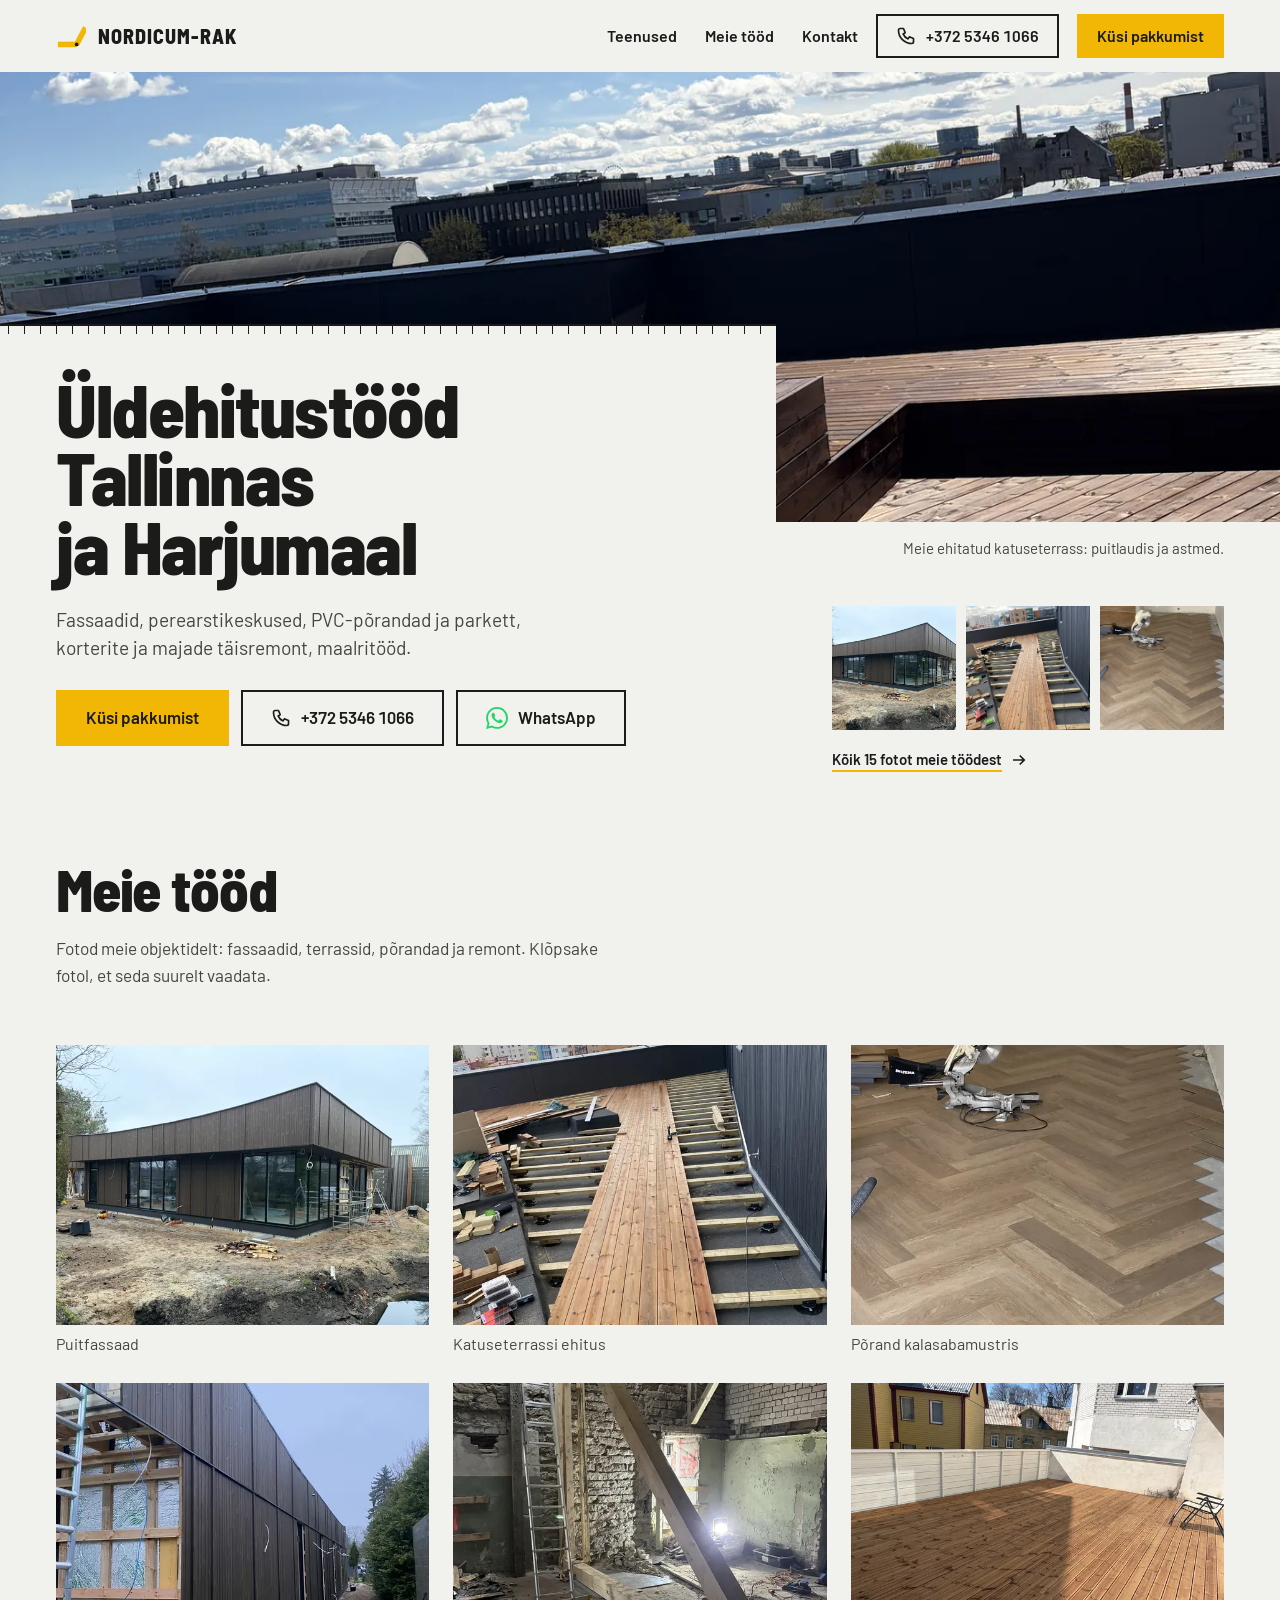
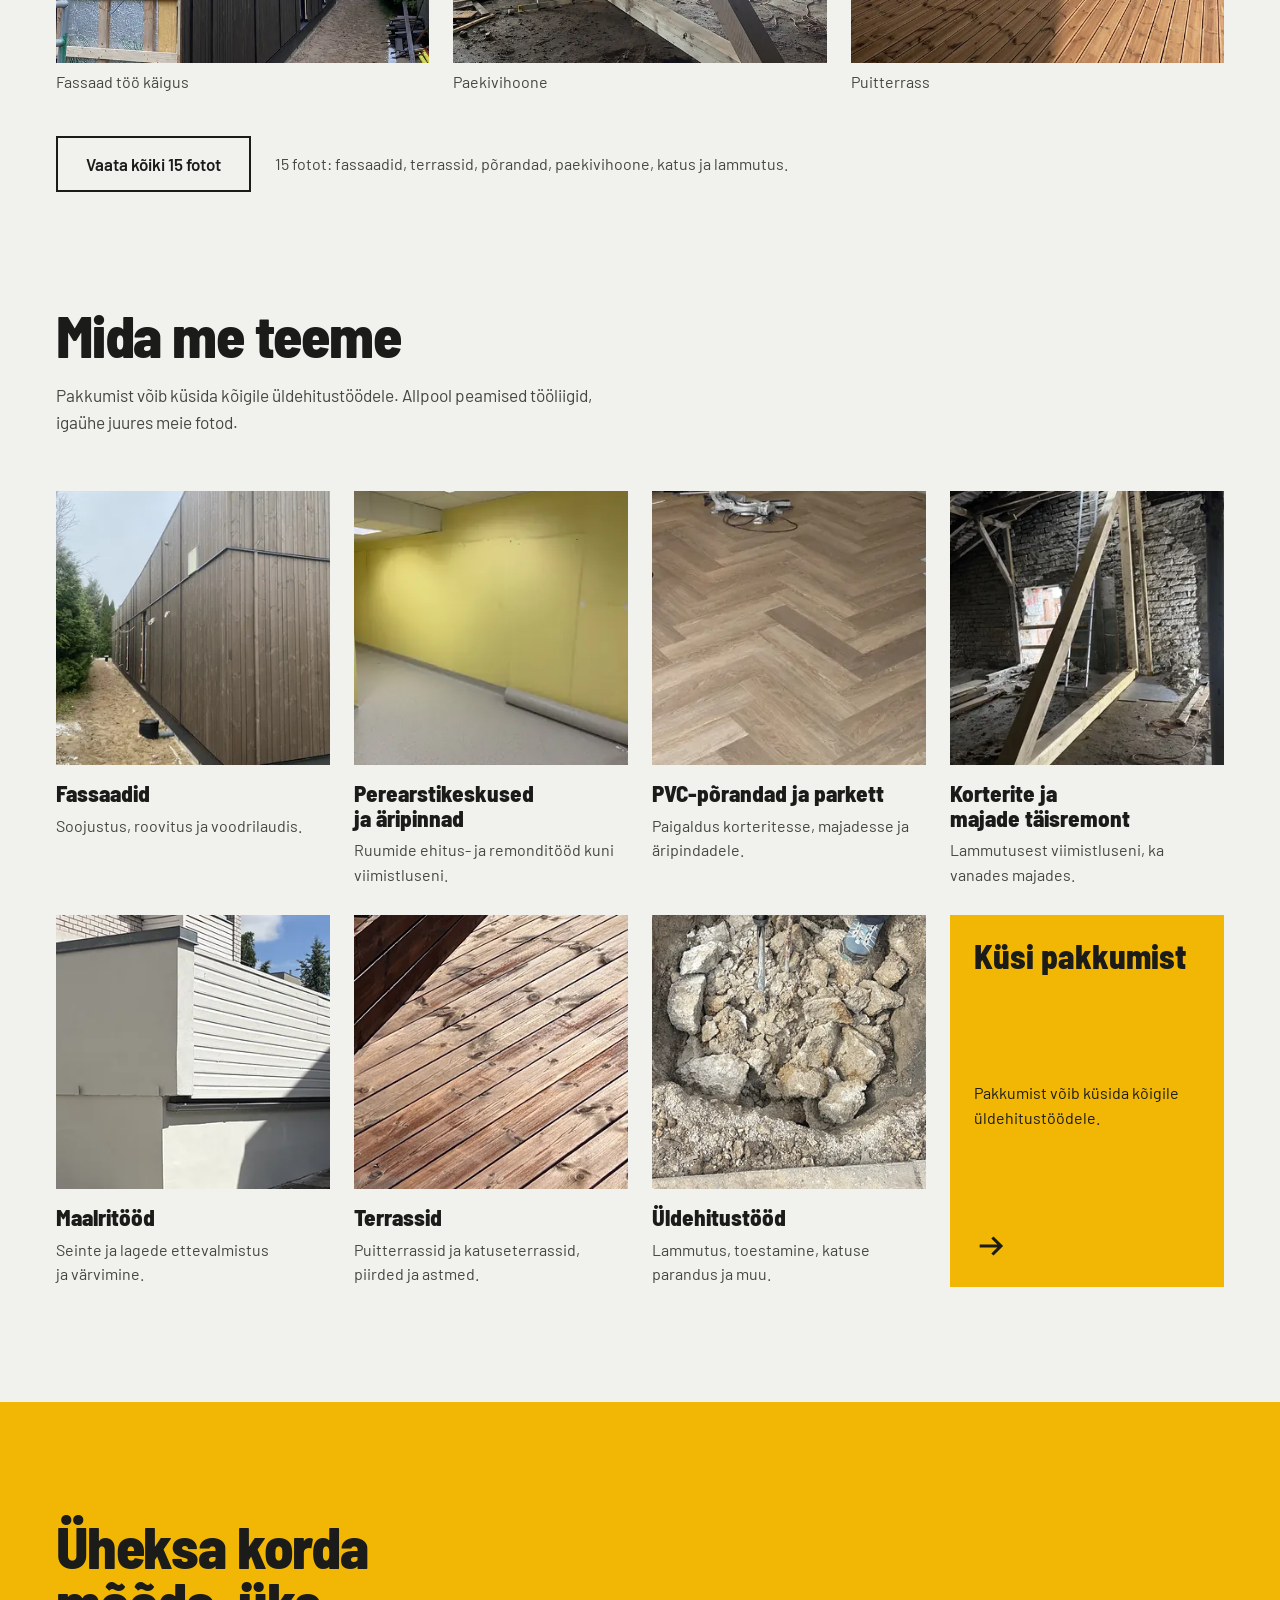
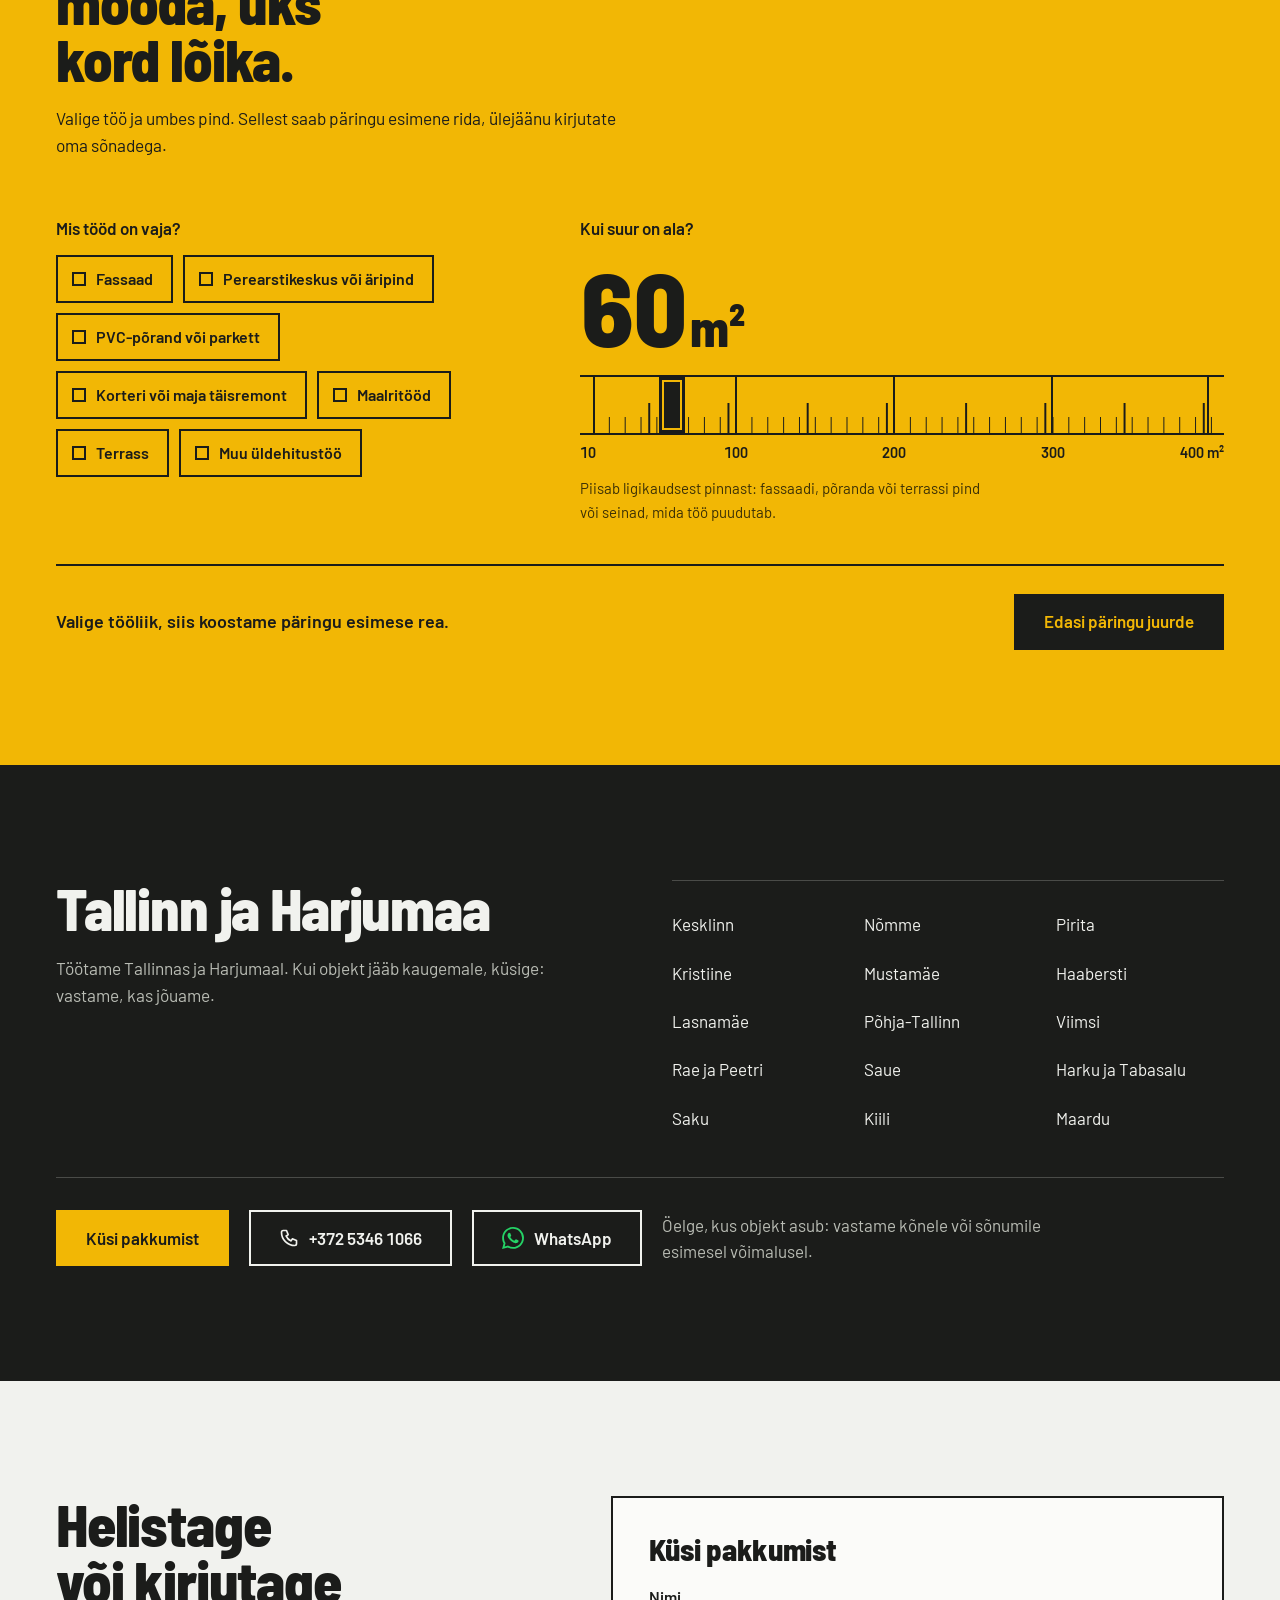
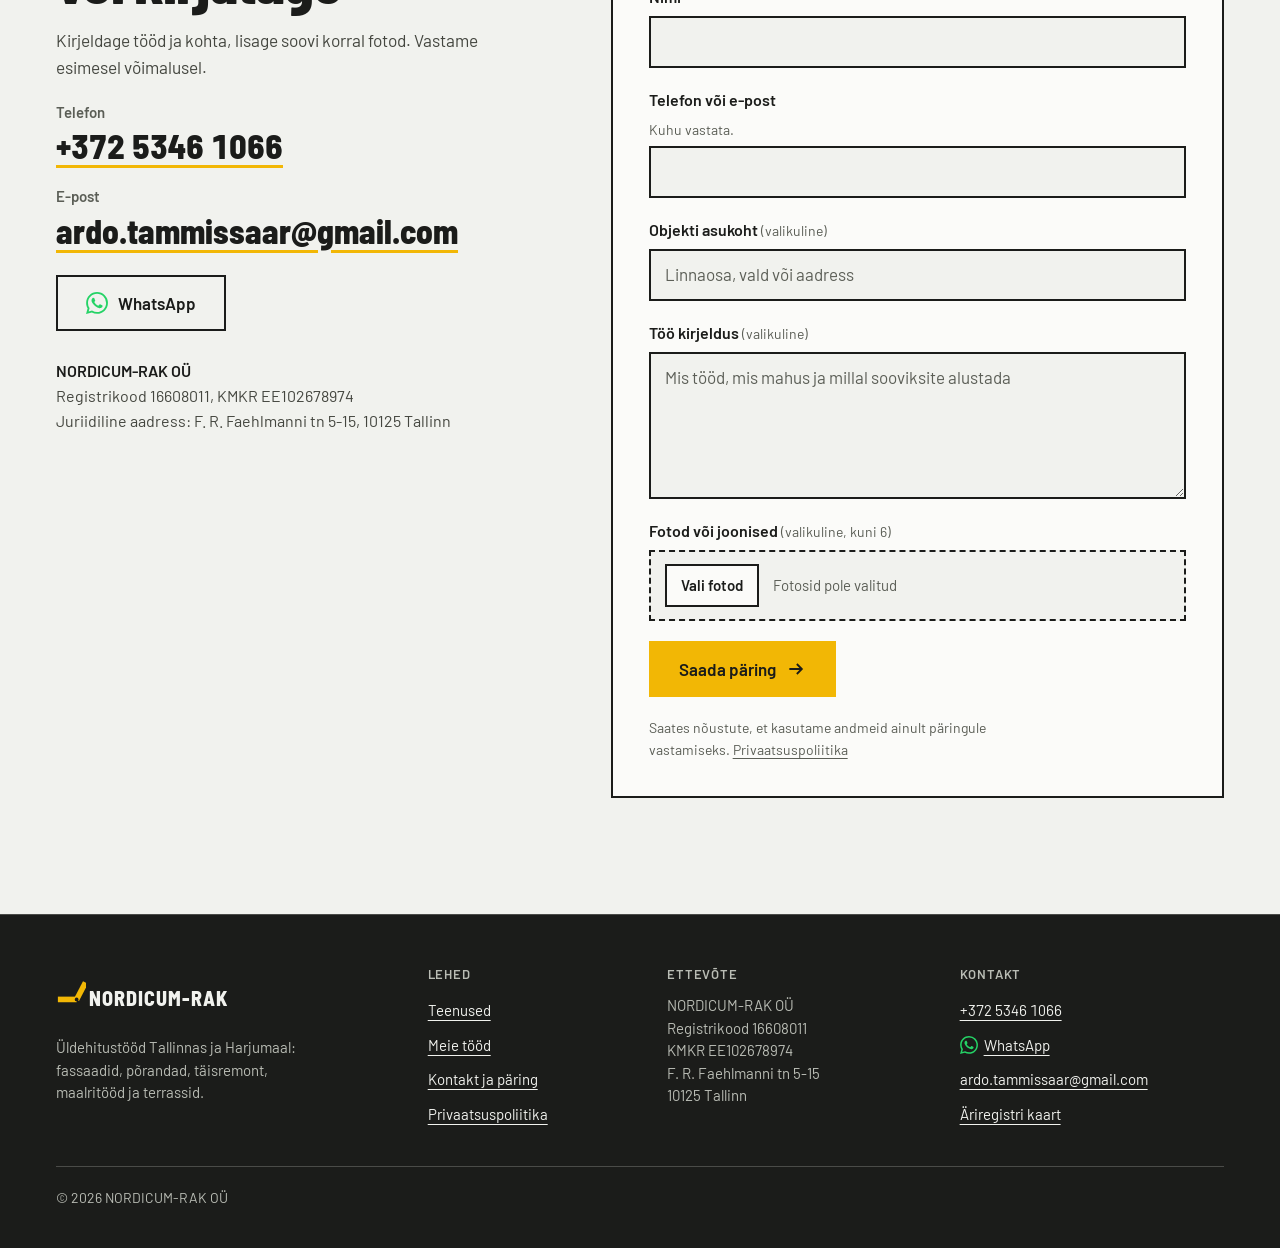
==== commit 1af1311d: "go-live: shorter home, 404, icons, form fallback, ET fixes (DESIGN_BAR gate)" ====
--- a/index.html
+++ b/index.html
@@ -15,9 +15,12 @@
 <meta property="og:image" content="https://nordicumrak.ee/img/og.jpg">
 <meta property="og:image:width" content="1200">
 <meta property="og:image:height" content="630">
+<meta property="og:image:alt" content="NORDICUM-RAK OÜ ehitatud katuseterrass: puitlaudis ja astmed">
 <meta name="twitter:card" content="summary_large_image">
 <meta name="theme-color" content="#f1f2ee">
+<link rel="icon" href="favicon.ico" sizes="32x32">
 <link rel="icon" href="favicon.svg" type="image/svg+xml">
+<link rel="apple-touch-icon" href="apple-touch-icon.png">
 <link rel="preload" href="fonts/barlow-sc-800.woff2" as="font" type="font/woff2" crossorigin>
 <link rel="preload" href="fonts/barlow-400.woff2" as="font" type="font/woff2" crossorigin>
 <link rel="stylesheet" href="css/site.css">
@@ -104,8 +107,8 @@
         <li><figure><button class="lb-t" type="button" data-full="img/tood/terrass-piire-1600.webp" data-w="1600" data-h="1200" aria-haspopup="dialog"><img src="img/tood/terrass-piire-600.webp" srcset="img/tood/terrass-piire-600.webp 600w, img/tood/terrass-piire-1000.webp 1000w" sizes="(min-width: 1240px) 400px, (min-width: 700px) 31vw, 50vw" width="600" height="450" alt="Puitterrass valge piirdega." loading="lazy" decoding="async"></button><figcaption class="fc">Puitterrass</figcaption></figure></li>
       </ul>
       <div class="wk-foot">
-        <a class="btn btn-o" href="tood/">Vaata kõiki töid</a>
-        <p>15 fotot: fassaadid, terrassid, põrandad, paekivihoone, katus ja lammutus.</p>
+        <a class="btn btn-o" href="tood/">Vaata kõiki 15 fotot</a>
+        <p class="m-hide">15 fotot: fassaadid, terrassid, põrandad, paekivihoone, katus ja lammutus.</p>
       </div>
     </div>
   </section>
@@ -114,41 +117,41 @@
     <div class="wrap">
       <div class="sec-h">
         <h2 id="h-teenused">Mida me teeme</h2>
-        <p class="sec-p">Pakkumist võib küsida kõigile üldehitustöödele. Allpool peamised töö liigid, igaühe juures meie fotod.</p>
+        <p class="sec-p m-hide">Pakkumist võib küsida kõigile üldehitustöödele. Allpool peamised tööliigid, igaühe juures meie fotod.</p>
       </div>
       <ul class="sv-grid">
         <li class="sv"><a href="teenused/#fassaadid">
-          <div class="sv-ph"><img src="img/s-fassaad-480.webp" srcset="img/s-fassaad-320.webp 320w, img/s-fassaad-480.webp 480w, img/s-fassaad-720.webp 720w" sizes="(min-width: 1000px) 292px, (min-width: 700px) 45vw, 104px" width="720" height="720" alt="" loading="lazy" decoding="async"></div>
+          <div class="sv-ph"><img src="img/s-fassaad-480.webp" srcset="img/s-fassaad-320.webp 320w, img/s-fassaad-480.webp 480w, img/s-fassaad-720.webp 720w" sizes="(min-width: 1000px) 292px, (min-width: 700px) 45vw, 84px" width="720" height="720" alt="" loading="lazy" decoding="async"></div>
           <h3>Fassaadid</h3>
           <p>Soojustus, roovitus ja voodrilaudis.</p>
         </a></li>
         <li class="sv"><a href="teenused/#arihooned">
-          <div class="sv-ph"><img src="img/s-arihoone-480.webp" srcset="img/s-arihoone-320.webp 320w, img/s-arihoone-480.webp 480w, img/s-arihoone-720.webp 720w" sizes="(min-width: 1000px) 292px, (min-width: 700px) 45vw, 104px" width="720" height="720" alt="" loading="lazy" decoding="async"></div>
+          <div class="sv-ph"><img src="img/s-arihoone-480.webp" srcset="img/s-arihoone-320.webp 320w, img/s-arihoone-480.webp 480w, img/s-arihoone-720.webp 720w" sizes="(min-width: 1000px) 292px, (min-width: 700px) 45vw, 84px" width="720" height="720" alt="" loading="lazy" decoding="async"></div>
           <h3>Perearstikeskused ja äripinnad</h3>
           <p>Ruumide ehitus- ja remonditööd kuni viimistluseni.</p>
         </a></li>
         <li class="sv"><a href="teenused/#porandad">
-          <div class="sv-ph"><img src="img/s-porand-480.webp" srcset="img/s-porand-320.webp 320w, img/s-porand-480.webp 480w, img/s-porand-720.webp 720w" sizes="(min-width: 1000px) 292px, (min-width: 700px) 45vw, 104px" width="720" height="720" alt="" loading="lazy" decoding="async"></div>
+          <div class="sv-ph"><img src="img/s-porand-480.webp" srcset="img/s-porand-320.webp 320w, img/s-porand-480.webp 480w, img/s-porand-720.webp 720w" sizes="(min-width: 1000px) 292px, (min-width: 700px) 45vw, 84px" width="720" height="720" alt="" loading="lazy" decoding="async"></div>
           <h3>PVC-põrandad ja parkett</h3>
           <p>Paigaldus korteritesse, majadesse ja äripindadele.</p>
         </a></li>
         <li class="sv"><a href="teenused/#taisremont">
-          <div class="sv-ph"><img src="img/s-taisremont-480.webp" srcset="img/s-taisremont-320.webp 320w, img/s-taisremont-480.webp 480w, img/s-taisremont-720.webp 720w" sizes="(min-width: 1000px) 292px, (min-width: 700px) 45vw, 104px" width="720" height="720" alt="" loading="lazy" decoding="async"></div>
+          <div class="sv-ph"><img src="img/s-taisremont-480.webp" srcset="img/s-taisremont-320.webp 320w, img/s-taisremont-480.webp 480w, img/s-taisremont-720.webp 720w" sizes="(min-width: 1000px) 292px, (min-width: 700px) 45vw, 84px" width="720" height="720" alt="" loading="lazy" decoding="async"></div>
           <h3>Korterite ja majade täisremont</h3>
           <p>Lammutusest viimistluseni, ka vanades majades.</p>
         </a></li>
         <li class="sv"><a href="teenused/#maalritood">
-          <div class="sv-ph"><img src="img/s-maja-480.webp" srcset="img/s-maja-320.webp 320w, img/s-maja-480.webp 480w, img/s-maja-720.webp 720w" sizes="(min-width: 1000px) 292px, (min-width: 700px) 45vw, 104px" width="720" height="720" alt="" loading="lazy" decoding="async"></div>
+          <div class="sv-ph"><img src="img/s-maja-480.webp" srcset="img/s-maja-320.webp 320w, img/s-maja-480.webp 480w, img/s-maja-720.webp 720w" sizes="(min-width: 1000px) 292px, (min-width: 700px) 45vw, 84px" width="720" height="720" alt="" loading="lazy" decoding="async"></div>
           <h3>Maalritööd</h3>
           <p>Seinte ja lagede ettevalmistus ja värvimine.</p>
         </a></li>
         <li class="sv"><a href="teenused/#terrassid">
-          <div class="sv-ph"><img src="img/s-terrass-480.webp" srcset="img/s-terrass-320.webp 320w, img/s-terrass-480.webp 480w, img/s-terrass-720.webp 720w" sizes="(min-width: 1000px) 292px, (min-width: 700px) 45vw, 104px" width="720" height="720" alt="" loading="lazy" decoding="async"></div>
+          <div class="sv-ph"><img src="img/s-terrass-480.webp" srcset="img/s-terrass-320.webp 320w, img/s-terrass-480.webp 480w, img/s-terrass-720.webp 720w" sizes="(min-width: 1000px) 292px, (min-width: 700px) 45vw, 84px" width="720" height="720" alt="" loading="lazy" decoding="async"></div>
           <h3>Terrassid</h3>
           <p>Puitterrassid ja katuseterrassid, piirded ja astmed.</p>
         </a></li>
         <li class="sv"><a href="teenused/#uldehitus">
-          <div class="sv-ph"><img src="img/s-uld-480.webp" srcset="img/s-uld-320.webp 320w, img/s-uld-480.webp 480w, img/s-uld-720.webp 720w" sizes="(min-width: 1000px) 292px, (min-width: 700px) 45vw, 104px" width="720" height="720" alt="" loading="lazy" decoding="async"></div>
+          <div class="sv-ph"><img src="img/s-uld-480.webp" srcset="img/s-uld-320.webp 320w, img/s-uld-480.webp 480w, img/s-uld-720.webp 720w" sizes="(min-width: 1000px) 292px, (min-width: 700px) 45vw, 84px" width="720" height="720" alt="" loading="lazy" decoding="async"></div>
           <h3>Üldehitustööd</h3>
           <p>Lammutus, toestamine, katuse parandus ja muu.</p>
         </a></li>
@@ -165,7 +168,7 @@
     <div class="wrap">
       <div class="sec-h">
         <h2 id="h-moot">Üheksa korda mõõda, üks kord lõika.</h2>
-        <p class="sec-p">Öelge, mis tööd ja umbes kui suurel alal. Valikust saab päringu esimene rida, ülejäänu kirjutate oma sõnadega.</p>
+        <p class="sec-p">Valige töö ja umbes pind. Sellest saab päringu esimene rida, ülejäänu kirjutate oma sõnadega.</p>
       </div>
       <div class="meas">
         <fieldset class="chips" id="jobs">
@@ -185,28 +188,13 @@
           <output class="tape-out" id="area-out" for="area"><span id="area-n">60</span><small>m²</small></output>
           <input class="tape" type="range" id="area" min="10" max="400" step="10" value="60" aria-describedby="tape-hint" aria-valuetext="umbes 60 ruutmeetrit">
           <div class="tape-scale" aria-hidden="true"><span style="--p:0">10</span><span style="--p:.23077">100</span><span style="--p:.48718">200</span><span style="--p:.74359">300</span><span style="--p:1">400 m²</span></div>
-          <p class="hint" id="tape-hint">Umbes piisab: fassaadi, põranda või terrassi pind, seinad, mida töö puudutab.</p>
+          <p class="hint" id="tape-hint">Piisab ligikaudsest pinnast: fassaadi, põranda või terrassi pind või seinad, mida töö puudutab.</p>
         </div>
         <div class="meas-foot">
-          <p class="meas-line" id="meas-line" aria-live="polite">Valige töö liik, siis koostame päringu esimese rea.</p>
+          <p class="meas-line" id="meas-line" aria-live="polite">Valige tööliik, siis koostame päringu esimese rea.</p>
           <a class="btn btn-ink" id="meas-go" href="#paring">Edasi päringu juurde</a>
         </div>
       </div>
-    </div>
-  </section>
-
-  <section class="sec" id="kuidas" aria-labelledby="h-kuidas">
-    <div class="wrap">
-      <div class="sec-h">
-        <h2 id="h-kuidas">Kuidas see käib</h2>
-        <p class="sec-p">Neli sammu päringust tööni. Iga samm lepitakse kokku enne järgmist.</p>
-      </div>
-      <ol class="steps">
-        <li class="step"><span class="step-n" aria-hidden="true">1</span><h3>Kirjutage või helistage</h3><p>Mis tööd on vaja, kus objekt asub ja millal sooviksite alustada. Joonised ja fotod aitavad.</p></li>
-        <li class="step"><span class="step-n" aria-hidden="true">2</span><h3>Vaatame üle</h3><p>Vaatame koha või joonised üle ja täpsustame mahu. Siis on, mille põhjal pakkumine teha.</p></li>
-        <li class="step"><span class="step-n" aria-hidden="true">3</span><h3>Pakkumine</h3><p>Pakkumine: mis tööd, mis hinnaga ja mis ajaks. Küsimused räägime läbi enne algust.</p></li>
-        <li class="step"><span class="step-n" aria-hidden="true">4</span><h3>Töö</h3><p>Töö algab kokkulepitud ajal ja kokkulepitud mahus.</p></li>
-      </ol>
     </div>
   </section>
 
@@ -233,14 +221,14 @@
     <div class="wrap kon">
       <div class="kon-l">
         <h2 id="h-paring">Helistage või kirjutage</h2>
-        <p class="sec-p">Pakkumist võib küsida kõigile üldehitustöödele. Kirjeldage tööd ja kohta, lisage soovi korral fotod. Vastame esimesel võimalusel.</p>
+        <p class="sec-p">Kirjeldage tööd ja kohta, lisage soovi korral fotod. Vastame esimesel võimalusel.</p>
         <p class="big"><span class="big-l">Telefon</span><a class="num" href="tel:+37253461066">+372 5346 1066</a></p>
         <p class="big"><span class="big-l">E-post</span><a href="mailto:ardo.tammissaar@gmail.com">ardo.tammissaar@gmail.com</a></p>
         <a class="btn btn-o btn-wa" href="https://wa.me/37253461066?text=Tere!%20Soovin%20pakkumist%3A%20" target="_blank" rel="noopener"><svg class="wa-i" viewBox="0 0 24 24" aria-hidden="true" focusable="false"><path fill="#25D366" d="M17.472 14.382c-.297-.149-1.758-.867-2.03-.967-.273-.099-.471-.148-.67.15-.197.297-.767.966-.94 1.164-.173.199-.347.223-.644.075-.297-.15-1.255-.463-2.39-1.475-.883-.788-1.48-1.761-1.653-2.059-.173-.297-.018-.458.13-.606.134-.133.298-.347.446-.52.149-.174.198-.298.298-.497.099-.198.05-.371-.025-.52-.075-.149-.669-1.612-.916-2.207-.242-.579-.487-.5-.669-.51-.173-.008-.371-.01-.57-.01-.198 0-.52.074-.792.372-.272.297-1.04 1.016-1.04 2.479 0 1.462 1.065 2.875 1.213 3.074.149.198 2.096 3.2 5.077 4.487.709.306 1.262.489 1.694.625.712.227 1.36.195 1.871.118.571-.085 1.758-.719 2.006-1.413.248-.694.248-1.289.173-1.413-.074-.124-.272-.198-.57-.347m-5.421 7.403h-.004a9.87 9.87 0 01-5.031-1.378l-.361-.214-3.741.982.998-3.648-.235-.374a9.86 9.86 0 01-1.51-5.26c.001-5.45 4.436-9.884 9.888-9.884 2.64 0 5.122 1.03 6.988 2.898a9.825 9.825 0 012.893 6.994c-.003 5.45-4.437 9.884-9.885 9.884m8.413-18.297A11.815 11.815 0 0012.05 0C5.495 0 .16 5.335.157 11.892c0 2.096.547 4.142 1.588 5.945L.057 24l6.305-1.654a11.882 11.882 0 005.683 1.448h.005c6.554 0 11.89-5.335 11.893-11.893a11.821 11.821 0 00-3.48-8.413Z"/></svg><span>WhatsApp</span></a>
-        <p class="addr"><b>NORDICUM-RAK OÜ</b><br>Registrikood 16608011, KMKR EE102678974<br>Juriidiline aadress: F. R. Faehlmanni tn 5-15, 10125 Tallinn</p>
-      </div>
-
-      <form class="form" id="qform" novalidate action="#" method="post">
+        <p class="addr ft-dup"><b>NORDICUM-RAK OÜ</b><br>Registrikood 16608011, KMKR EE102678974<br>Juriidiline aadress: F. R. Faehlmanni tn 5-15, 10125 Tallinn</p>
+      </div>
+
+      <form class="form" id="qform" novalidate action="mailto:ardo.tammissaar@gmail.com?subject=P%C3%A4ring%20kodulehelt" method="post" enctype="text/plain">
         <p class="form-h">Küsi pakkumist</p>
         <p class="sum" id="f-sum" role="alert">Palun täitke punasega märgitud väljad.</p>
         <div class="fld">
@@ -274,7 +262,15 @@
         </div>
         <div class="hp" aria-hidden="true"><label for="f-hp">Ärge täitke seda välja</label><input id="f-hp" name="hp" type="text" tabindex="-1" autocomplete="off"></div>
         <button class="btn btn-y" type="submit"><span class="bl">Saada päring</span><svg viewBox="0 0 24 24" aria-hidden="true" focusable="false"><path d="M4 12h15m-6-6 6 6-6 6" fill="none" stroke="currentColor" stroke-width="2.2"/></svg></button>
-        <p class="sendnote" id="f-err" role="alert">Saatmine ebaõnnestus. Helistage <a href="tel:+37253461066">+372 5346 1066</a>, kirjutage <a href="https://wa.me/37253461066?text=Tere!%20Soovin%20pakkumist%3A%20" target="_blank" rel="noopener">WhatsAppis</a> või e-postiga <a id="f-err-mail" href="mailto:ardo.tammissaar@gmail.com">ardo.tammissaar@gmail.com</a>.</p>
+        <div class="sendnote" id="f-err" role="alert" tabindex="-1">
+          <p class="sn-h">Vormi kaudu saatmine ei õnnestunud.</p>
+          <p>Teie tekst on alles. Saatke see ühe klõpsuga e-kirja või WhatsAppi sõnumina<span id="f-err-ph" hidden> ja lisage fotod sinna</span>:</p>
+          <div class="sn-row">
+            <a class="btn btn-ink" id="f-err-mail" href="mailto:ardo.tammissaar@gmail.com">Saada e-kirjaga</a>
+            <a class="btn btn-o btn-wa" id="f-err-wa" href="https://wa.me/37253461066?text=Tere!%20Soovin%20pakkumist%3A%20" target="_blank" rel="noopener"><svg class="wa-i" viewBox="0 0 24 24" aria-hidden="true" focusable="false"><path fill="#25D366" d="M17.472 14.382c-.297-.149-1.758-.867-2.03-.967-.273-.099-.471-.148-.67.15-.197.297-.767.966-.94 1.164-.173.199-.347.223-.644.075-.297-.15-1.255-.463-2.39-1.475-.883-.788-1.48-1.761-1.653-2.059-.173-.297-.018-.458.13-.606.134-.133.298-.347.446-.52.149-.174.198-.298.298-.497.099-.198.05-.371-.025-.52-.075-.149-.669-1.612-.916-2.207-.242-.579-.487-.5-.669-.51-.173-.008-.371-.01-.57-.01-.198 0-.52.074-.792.372-.272.297-1.04 1.016-1.04 2.479 0 1.462 1.065 2.875 1.213 3.074.149.198 2.096 3.2 5.077 4.487.709.306 1.262.489 1.694.625.712.227 1.36.195 1.871.118.571-.085 1.758-.719 2.006-1.413.248-.694.248-1.289.173-1.413-.074-.124-.272-.198-.57-.347m-5.421 7.403h-.004a9.87 9.87 0 01-5.031-1.378l-.361-.214-3.741.982.998-3.648-.235-.374a9.86 9.86 0 01-1.51-5.26c.001-5.45 4.436-9.884 9.888-9.884 2.64 0 5.122 1.03 6.988 2.898a9.825 9.825 0 012.893 6.994c-.003 5.45-4.437 9.884-9.885 9.884m8.413-18.297A11.815 11.815 0 0012.05 0C5.495 0 .16 5.335.157 11.892c0 2.096.547 4.142 1.588 5.945L.057 24l6.305-1.654a11.882 11.882 0 005.683 1.448h.005c6.554 0 11.89-5.335 11.893-11.893a11.821 11.821 0 00-3.48-8.413Z"/></svg><span>Saada WhatsAppis</span></a>
+          </div>
+          <p>Või helistage <a class="num" href="tel:+37253461066">+372 5346 1066</a>. E-post: <a href="mailto:ardo.tammissaar@gmail.com">ardo.tammissaar@gmail.com</a></p>
+        </div>
         <p class="consent">Saates nõustute, et kasutame andmeid ainult päringule vastamiseks. <a href="privaatsus/">Privaatsuspoliitika</a></p>
         <div class="sentbox" id="f-sent" role="status">
           <div class="tick" aria-hidden="true"><svg viewBox="0 0 24 24"><path d="m4 12.5 5 5L20 6.5" fill="none" stroke="#1b1c1a" stroke-width="2.6"/></svg></div>
--- a/css/site.css
+++ b/css/site.css
@@ -148,10 +148,15 @@
 .ph .edge{left:-50vw;right:-50vw}
 .ph h1{font-size:clamp(42px,7.4vw,100px);line-height:.94;letter-spacing:-.02em;max-width:14ch}
 .ph .lead{max-width:56ch}
+.ph h1.long{max-width:none}
+@media (max-width:479px){.ph h1.long{font-size:min(42px,10.4vw)}}
 .ph .cta{margin-top:26px}
 
 /* sections */
-.sec{padding-block:clamp(64px,9vw,128px)}
+.sec{padding-block:clamp(52px,9vw,128px)}
+.sec-steps{padding-top:0}
+@media (max-width:699px){.m-hide{display:none}}
+.sec-gap{height:clamp(52px,7vw,96px)}
 .sec-t{padding-top:clamp(40px,5vw,72px)}
 section[id],footer[id],[id].svc{scroll-margin-top:calc(var(--hh) + 8px)}
 h2{font-size:clamp(36px,4.6vw,66px);line-height:.96;letter-spacing:-.02em;max-width:16ch}
@@ -168,6 +173,7 @@
 /* home: works grid */
 .wk{display:grid;grid-template-columns:repeat(2,minmax(0,1fr));gap:18px 12px}
 .wk .lb-t{aspect-ratio:1}
+@media (max-width:699px){.wk li:nth-child(n+5){display:none}}
 @media (min-width:700px){.wk{grid-template-columns:repeat(3,minmax(0,1fr));gap:28px 24px}.wk .lb-t{aspect-ratio:4/3}.wk figcaption.fc{font-size:16px}}
 .wk-foot{display:flex;flex-wrap:wrap;align-items:center;gap:14px 24px;margin-top:clamp(28px,3.5vw,44px)}
 .wk-foot p{color:var(--ink-2);font-size:16px}
@@ -196,14 +202,14 @@
 @media (max-width:699px){
   .sv-grid{display:block;border-top:1px solid var(--line)}
   .sv{border-bottom:1px solid var(--line)}
-  .sv a{display:grid;grid-template-columns:104px 1fr;gap:0 18px;padding:18px 0;align-items:start}
-  .sv-ph{width:104px;grid-row:1/3}
+  .sv a{display:grid;grid-template-columns:84px 1fr;gap:0 16px;padding:14px 0;align-items:start}
+  .sv-ph{width:84px;grid-row:1/3}
   .sv h3{margin-top:0;font-size:22px}
   .sv p{font-size:15px}
   .sv-cta{border-bottom:0;margin-top:18px}
   .sv-cta a{display:flex;min-height:0;padding:20px;flex-direction:row;align-items:center}
 }
-@media (max-width:359px){.sv a{grid-template-columns:84px 1fr;gap:0 14px}.sv-ph{width:84px}}
+@media (max-width:359px){.sv a{grid-template-columns:72px 1fr;gap:0 14px}.sv-ph{width:72px}}
 
 /* services page */
 .svc-idx{display:grid;grid-template-columns:repeat(auto-fill,minmax(230px,1fr));gap:0 28px;margin-top:clamp(28px,3.5vw,44px);border-top:1px solid var(--line)}
@@ -270,6 +276,7 @@
 .hint{font-size:15px;color:#3d3106;margin-top:14px;max-width:52ch}
 .meas-foot{display:flex;flex-wrap:wrap;align-items:center;gap:20px 32px;padding-top:28px;border-top:2px solid var(--ink)}
 .meas-line{font-weight:600;font-size:18px;flex:1 1 320px;min-width:0}
+@media (max-width:699px){.meas{gap:30px}.chip-row{gap:8px}.tape-out{margin:0 0 12px}.meas-foot{padding-top:22px;gap:16px}}
 @media (min-width:900px){.meas{grid-template-columns:minmax(0,1fr) minmax(0,1.4fr);gap:40px 64px;align-items:start}.meas-foot{grid-column:1/-1}}
 
 /* steps on one measured line */
@@ -290,12 +297,19 @@
 .area-list li{padding:6px 0}
 .area-cta{display:flex;flex-wrap:wrap;gap:16px 20px;align-items:center;padding-top:8px}
 .area-cta p{color:var(--t-l);max-width:40ch;flex:1 1 260px}
+@media (max-width:699px){
+  .area{gap:22px}
+  .area-list{display:flex;flex-wrap:wrap;gap:2px 0;padding-top:18px;font-size:16px}
+  .area-list li{padding:2px 0}
+  .area-list li:not(:last-child)::after{content:',';margin-right:.4em}
+  .area-cta{display:none}
+}
 @media (min-width:900px){.area{grid-template-columns:minmax(0,1fr) minmax(0,1fr);gap:40px 64px;align-items:start}.area-cta{grid-column:1/-1;border-top:1px solid var(--line-l);padding-top:32px}}
 
 /* yellow call band (inner pages) */
 .band .wrap{display:grid;gap:28px}
 .band h2{max-width:20ch}
-@media (min-width:900px){.band .wrap{grid-template-columns:minmax(0,1.2fr) auto;align-items:end;gap:40px 64px}}
+@media (min-width:1200px){.band .wrap{grid-template-columns:minmax(0,1.2fr) auto;align-items:end;gap:40px 64px}}
 .yellow .btn-o{border-color:var(--ink)}
 .yellow .btn-o:hover{background:var(--ink);color:var(--y)}
 .yellow .btn-wa{background:var(--g0);border-color:var(--ink)}
@@ -311,6 +325,7 @@
 .kon .btn-wa{margin-top:26px}
 .addr{margin-top:28px;color:var(--ink-2);font-size:16px}
 .addr b{font-weight:600;color:var(--ink)}
+@media (max-width:699px){.kon{gap:36px}.kon .addr.ft-dup{display:none}.fld textarea{min-height:120px}}
 @media (min-width:900px){.kon{grid-template-columns:minmax(0,1fr) minmax(0,1.25fr);gap:40px 64px;align-items:start}}
 
 /* form (relay) */
@@ -350,9 +365,15 @@
 .hp{position:absolute;left:0;top:0;width:1px;height:1px;overflow:hidden;clip-path:inset(50%);opacity:0;pointer-events:none}
 .form .btn[type=submit]{justify-self:start}
 .form .btn[disabled]{opacity:.7;cursor:progress}
-.sendnote{display:none;padding:14px 16px;border:2px solid #a3301f;background:#fbf1ee;color:#8f2a1b;font-weight:600;font-size:15px;line-height:1.5}
-.sendnote.on{display:block}
-.sendnote a{color:#8f2a1b;display:inline-block;padding:6px 0;margin:-6px 0;text-underline-offset:3px}
+.sendnote{display:none;padding:16px 18px 18px;border:2px solid #a3301f;background:#fbf1ee;color:var(--ink);font-size:16px;line-height:1.5}
+.sendnote.on{display:grid;gap:12px}
+.sendnote:focus{outline:none}
+.sendnote .sn-h{color:#8f2a1b;font-weight:600}
+.sendnote p a{display:inline-block;padding:6px 0;margin:-6px 0;font-weight:600;text-underline-offset:3px;word-break:break-all}
+.sn-row{display:flex;flex-wrap:wrap;gap:10px}
+.sn-row .btn{min-height:52px;padding:0 20px;font-size:16px}
+.sn-row .btn-wa{background:var(--white);margin-top:0}
+@media (max-width:479px){.sn-row .btn{width:100%}}
 .consent{font-size:14px;color:var(--ink-3)}
 .consent a{display:inline-block;padding:8px 0;margin:-8px 0;text-underline-offset:3px}
 .sentbox{display:none}
@@ -386,6 +407,7 @@
 .ft a:hover{color:var(--y)}
 .ft .wa-i{width:18px;height:18px;display:inline-block;vertical-align:-3px;margin-right:6px}
 .ft-low{width:min(100%,1240px);margin-top:36px;padding-top:20px;border-top:1px solid var(--line-l);color:var(--t-l);font-size:14px}
+@media (max-width:639px){.ft{padding-block:44px 32px}.ft-in{grid-template-columns:minmax(0,1fr) minmax(0,1fr);gap:26px 18px}.ft-in > :first-child,.ft-in > :last-child{grid-column:1/-1}.ft-low{margin-top:28px}}
 @media (min-width:640px){.ft-in{grid-template-columns:1fr 1fr}}
 @media (min-width:1000px){.ft-in{grid-template-columns:1.3fr .8fr 1fr 1fr;align-items:start}}
 
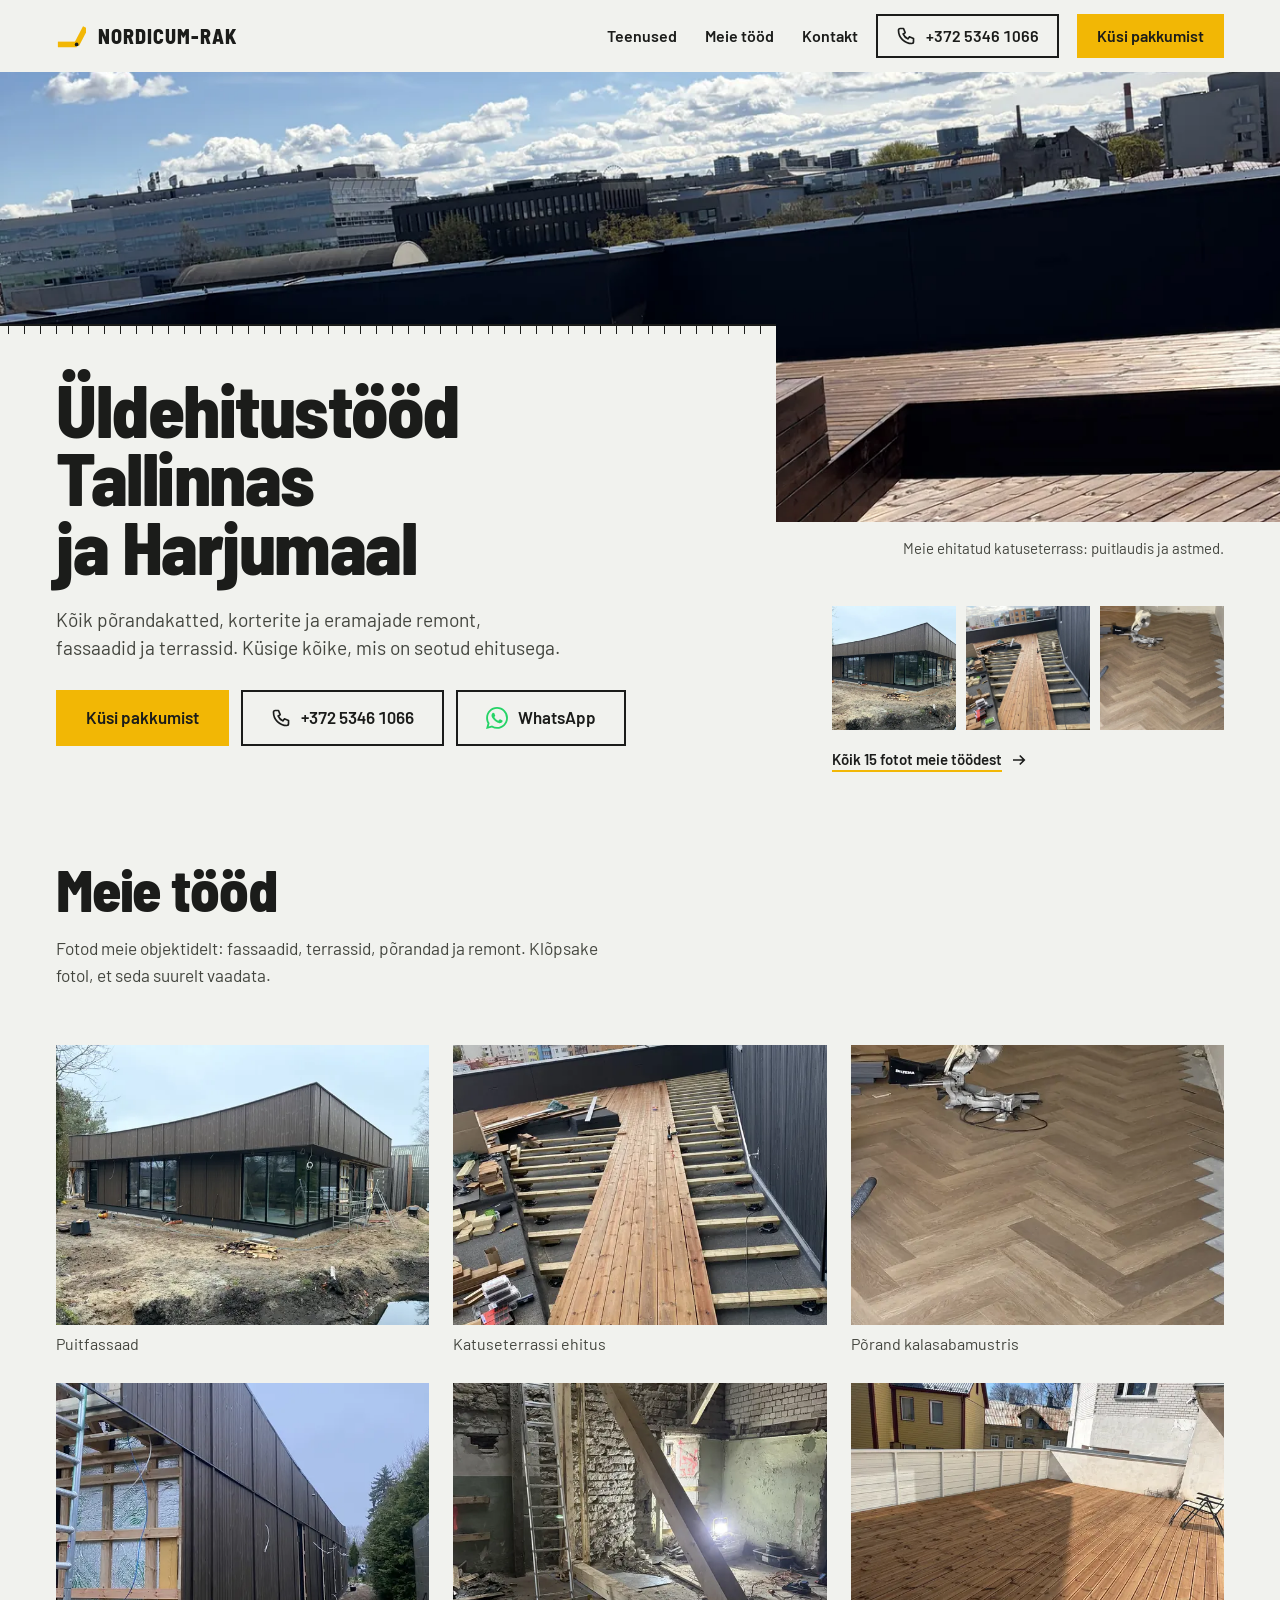
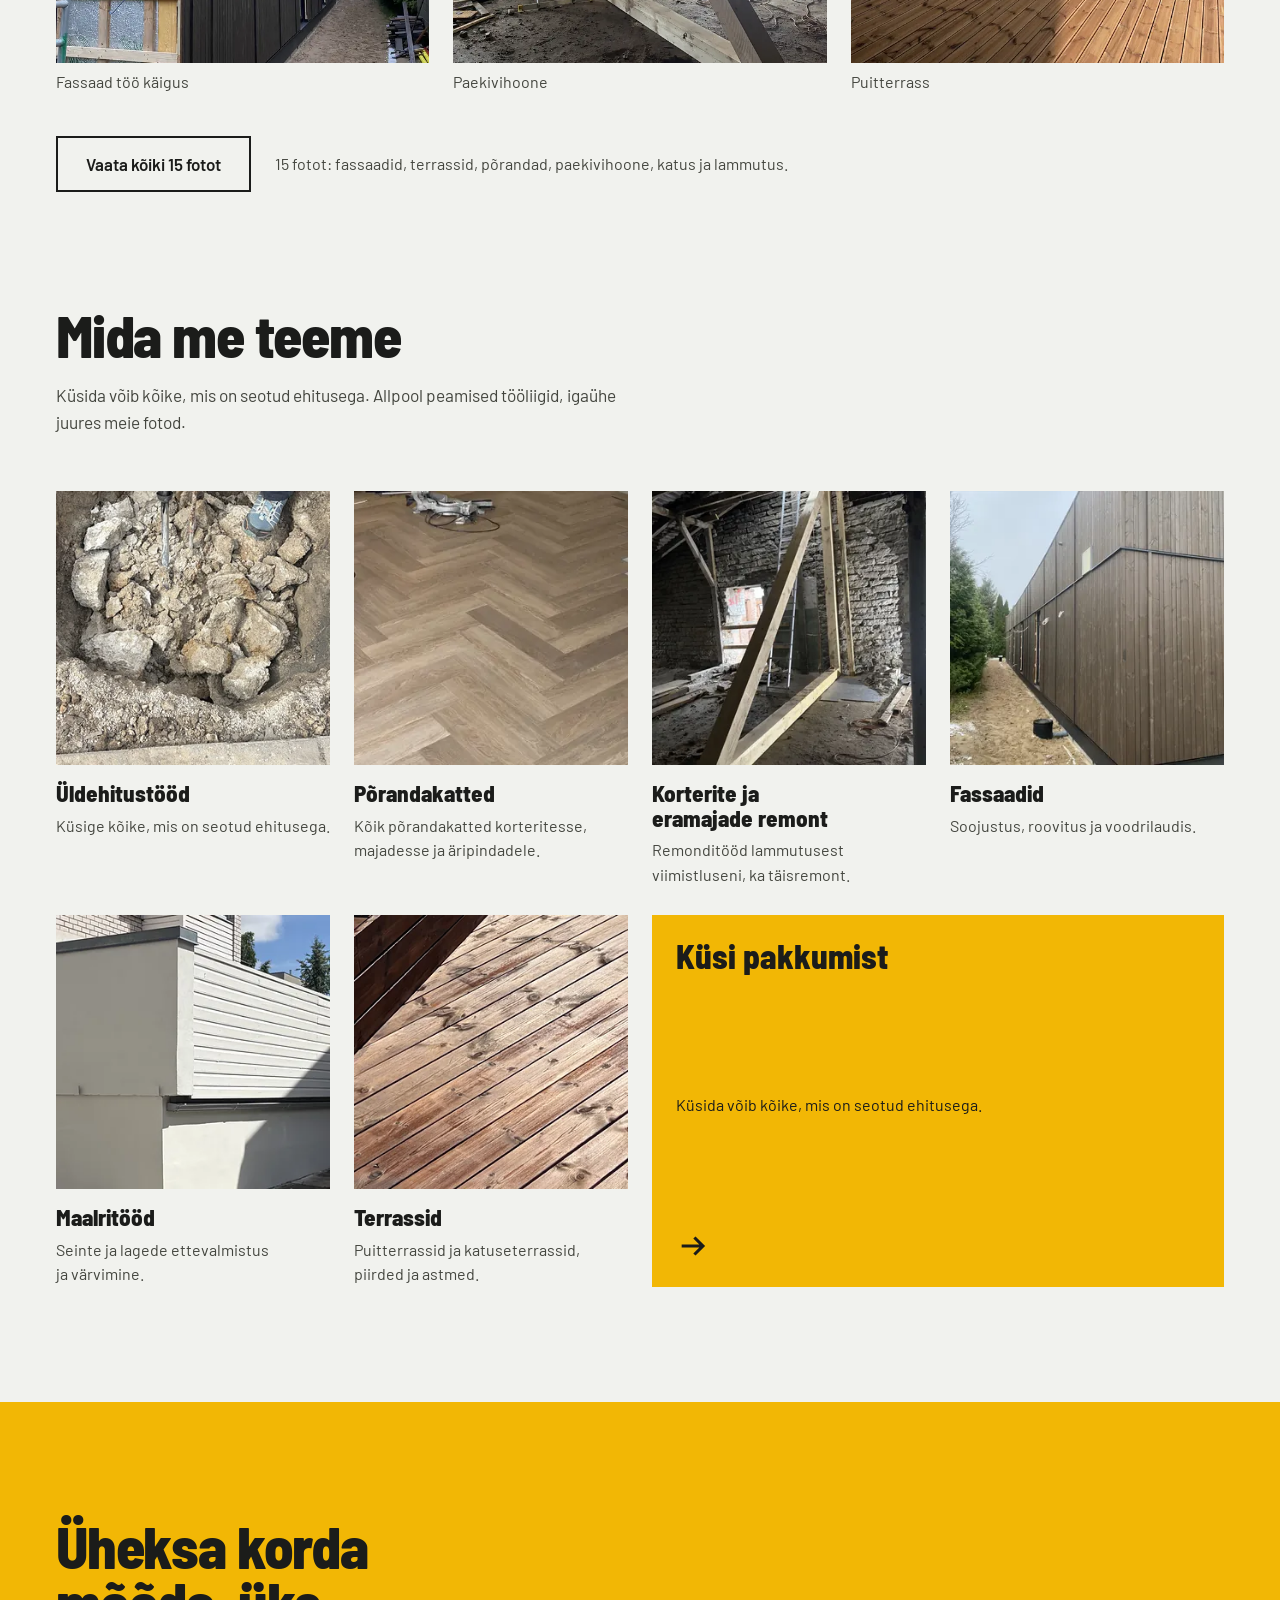
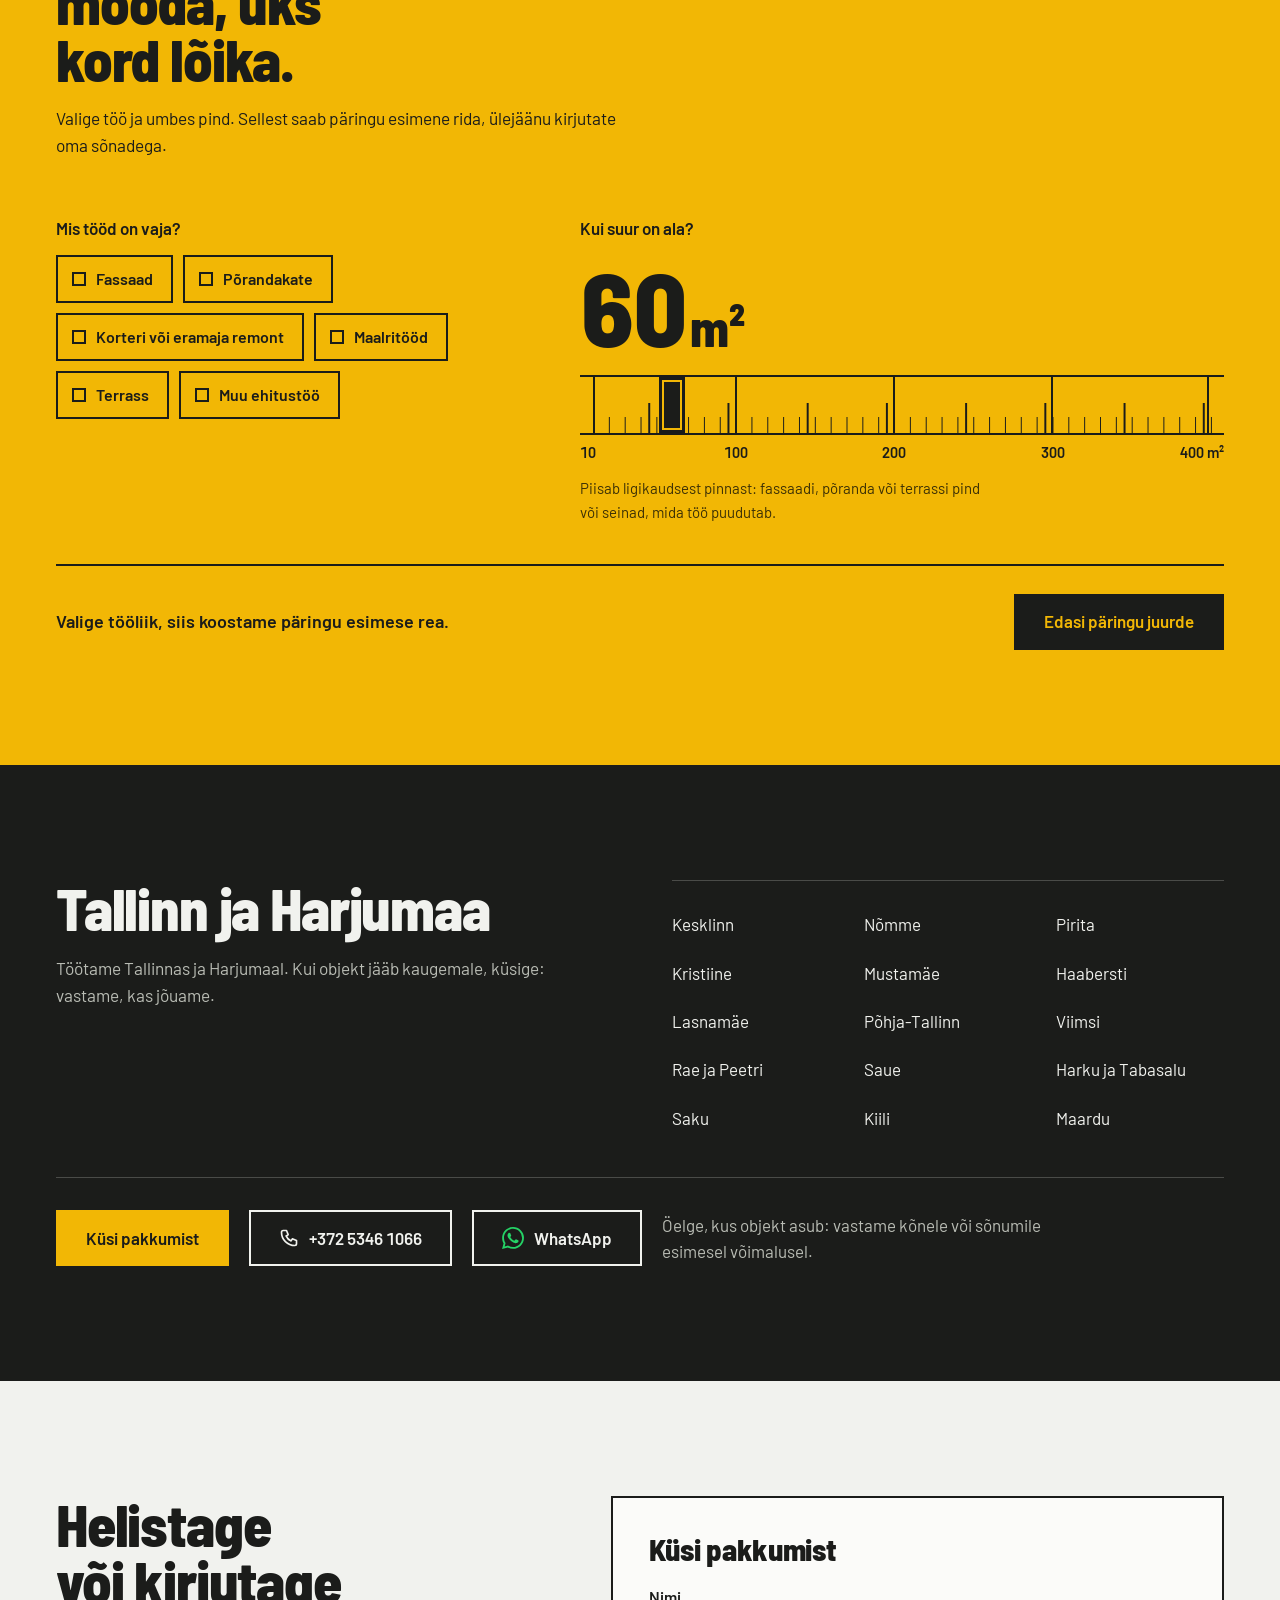
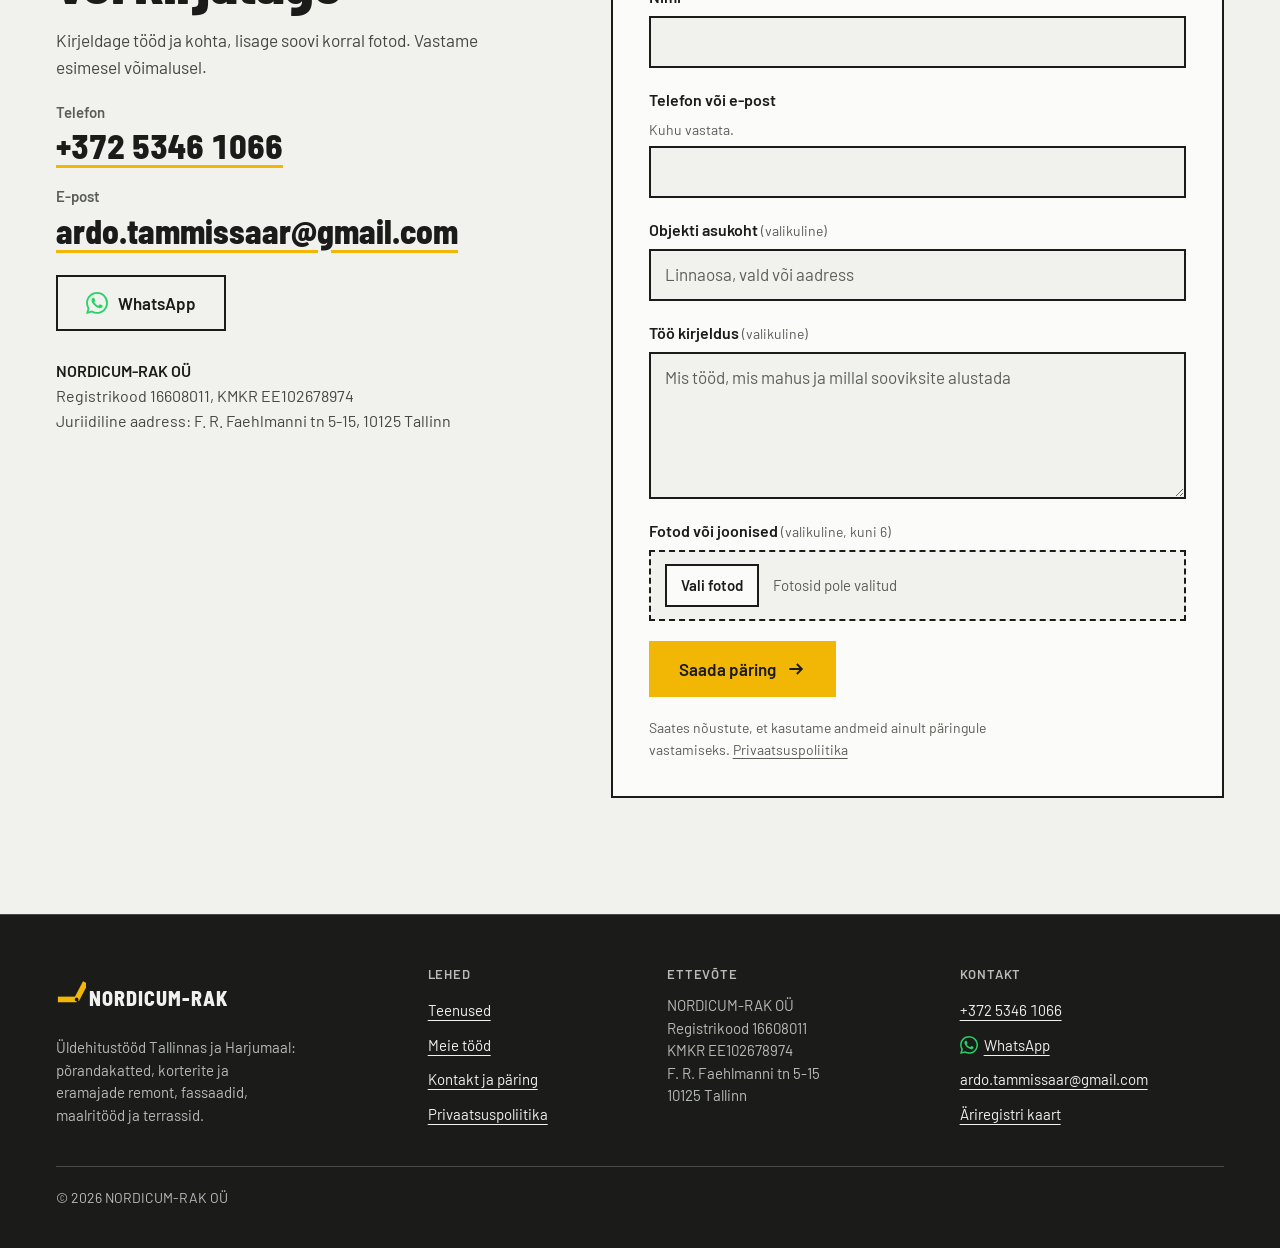
==== commit a6bfb0d7: "Services per Ardo 14.11: no family-doctor centres; general construction, all floor coverings, apartm" ====
--- a/index.html
+++ b/index.html
@@ -3,15 +3,15 @@
 <head>
 <meta charset="utf-8">
 <meta name="viewport" content="width=device-width, initial-scale=1">
-<title>Üldehitustööd Tallinnas: fassaadid, põrandad, täisremont | NORDICUM-RAK OÜ</title>
-<meta name="description" content="Fassaadid, perearstikeskused ja äripinnad, PVC-põrandad ja parkett, korterite ja majade täisremont, maalritööd ja terrassid Tallinnas ja Harjumaal. Küsi pakkumist.">
+<title>Üldehitustööd Tallinnas: põrandakatted, korterite ja majade remont | NORDICUM-RAK OÜ</title>
+<meta name="description" content="Üldehitustööd, kõik põrandakatted, korterite ja eramajade remont, fassaadid, maalritööd ja terrassid Tallinnas ja Harjumaal. Küsi pakkumist.">
 <link rel="canonical" href="https://nordicumrak.ee/">
 <meta property="og:url" content="https://nordicumrak.ee/">
 <meta property="og:type" content="website">
 <meta property="og:locale" content="et_EE">
 <meta property="og:site_name" content="NORDICUM-RAK OÜ">
-<meta property="og:title" content="Üldehitustööd Tallinnas: fassaadid, põrandad, täisremont | NORDICUM-RAK OÜ">
-<meta property="og:description" content="Fassaadid, perearstikeskused ja äripinnad, PVC-põrandad ja parkett, korterite ja majade täisremont, maalritööd ja terrassid Tallinnas ja Harjumaal. Küsi pakkumist.">
+<meta property="og:title" content="Üldehitustööd Tallinnas: põrandakatted, korterite ja majade remont | NORDICUM-RAK OÜ">
+<meta property="og:description" content="Üldehitustööd, kõik põrandakatted, korterite ja eramajade remont, fassaadid, maalritööd ja terrassid Tallinnas ja Harjumaal. Küsi pakkumist.">
 <meta property="og:image" content="https://nordicumrak.ee/img/og.jpg">
 <meta property="og:image:width" content="1200">
 <meta property="og:image:height" content="630">
@@ -24,7 +24,7 @@
 <link rel="preload" href="fonts/barlow-sc-800.woff2" as="font" type="font/woff2" crossorigin>
 <link rel="preload" href="fonts/barlow-400.woff2" as="font" type="font/woff2" crossorigin>
 <link rel="stylesheet" href="css/site.css">
-<script type="application/ld+json">{"@context":"https://schema.org","@type":"GeneralContractor","name":"NORDICUM-RAK OÜ","telephone":"+372 5346 1066","email":"ardo.tammissaar@gmail.com","identifier":"16608011","vatID":"EE102678974","foundingDate":"2022-11-04","address":{"@type":"PostalAddress","streetAddress":"F. R. Faehlmanni tn 5-15","postalCode":"10125","addressLocality":"Tallinn","addressRegion":"Harju maakond","addressCountry":"EE"},"areaServed":[{"@type":"City","name":"Tallinn"},{"@type":"AdministrativeArea","name":"Harjumaa"}],"knowsAbout":["Fassaadid","Perearstikeskused ja äripinnad","PVC-põrandad","Parkett","Korterite ja majade täisremont","Maalritööd","Terrassid","Üldehitustööd"],"knowsLanguage":"et","url":"https://nordicumrak.ee/","image":"https://nordicumrak.ee/img/og.jpg"}</script>
+<script type="application/ld+json">{"@context":"https://schema.org","@type":"GeneralContractor","name":"NORDICUM-RAK OÜ","telephone":"+372 5346 1066","email":"ardo.tammissaar@gmail.com","identifier":"16608011","vatID":"EE102678974","foundingDate":"2022-11-04","address":{"@type":"PostalAddress","streetAddress":"F. R. Faehlmanni tn 5-15","postalCode":"10125","addressLocality":"Tallinn","addressRegion":"Harju maakond","addressCountry":"EE"},"areaServed":[{"@type":"City","name":"Tallinn"},{"@type":"AdministrativeArea","name":"Harjumaa"}],"knowsAbout":["Üldehitustööd","Põrandakatted","PVC-põrandad","Parkett","Korterite ja eramajade remont","Fassaadid","Maalritööd","Terrassid"],"knowsLanguage":"et","url":"https://nordicumrak.ee/","image":"https://nordicumrak.ee/img/og.jpg"}</script>
 </head>
 <body>
 <a class="skip" href="#main">Edasi sisu juurde</a>
@@ -82,7 +82,7 @@
       <div class="hero-panel" id="panel">
         <div class="edge" aria-hidden="true"></div>
         <h1 id="h1">Üldehitustööd Tallinnas ja Harjumaal</h1>
-        <p class="lead">Fassaadid, perearstikeskused, PVC-põrandad ja parkett, korterite ja majade täisremont, maalritööd.</p>
+        <p class="lead">Kõik põrandakatted, korterite ja eramajade remont, fassaadid ja terrassid. Küsige kõike, mis on seotud ehitusega.</p>
         <div class="cta">
           <a class="btn btn-y" href="#paring">Küsi pakkumist</a>
           <a class="btn btn-o" href="tel:+37253461066"><svg viewBox="0 0 24 24" aria-hidden="true" focusable="false"><path d="M5 3h4l2 5-2.5 1.5a11 11 0 0 0 6 6L16 13l5 2v4a2 2 0 0 1-2 2A16 16 0 0 1 3 5a2 2 0 0 1 2-2z" fill="none" stroke="currentColor" stroke-width="2" stroke-linejoin="round"/></svg><span class="num t-long">+372 5346 1066</span><span class="t-short">Helista</span></a>
@@ -117,29 +117,29 @@
     <div class="wrap">
       <div class="sec-h">
         <h2 id="h-teenused">Mida me teeme</h2>
-        <p class="sec-p m-hide">Pakkumist võib küsida kõigile üldehitustöödele. Allpool peamised tööliigid, igaühe juures meie fotod.</p>
+        <p class="sec-p m-hide">Küsida võib kõike, mis on seotud ehitusega. Allpool peamised tööliigid, igaühe juures meie fotod.</p>
       </div>
       <ul class="sv-grid">
+        <li class="sv"><a href="teenused/#uldehitus">
+          <div class="sv-ph"><img src="img/s-uld-480.webp" srcset="img/s-uld-320.webp 320w, img/s-uld-480.webp 480w, img/s-uld-720.webp 720w" sizes="(min-width: 1000px) 292px, (min-width: 700px) 45vw, 84px" width="720" height="720" alt="" loading="lazy" decoding="async"></div>
+          <h3>Üldehitustööd</h3>
+          <p>Küsige kõike, mis on seotud ehitusega.</p>
+        </a></li>
+        <li class="sv"><a href="teenused/#porandad">
+          <div class="sv-ph"><img src="img/s-porand-480.webp" srcset="img/s-porand-320.webp 320w, img/s-porand-480.webp 480w, img/s-porand-720.webp 720w" sizes="(min-width: 1000px) 292px, (min-width: 700px) 45vw, 84px" width="720" height="720" alt="" loading="lazy" decoding="async"></div>
+          <h3>Põrandakatted</h3>
+          <p>Kõik põrandakatted korteritesse, majadesse ja äripindadele.</p>
+        </a></li>
+        <li class="sv"><a href="teenused/#taisremont">
+          <div class="sv-ph"><img src="img/s-taisremont-480.webp" srcset="img/s-taisremont-320.webp 320w, img/s-taisremont-480.webp 480w, img/s-taisremont-720.webp 720w" sizes="(min-width: 1000px) 292px, (min-width: 700px) 45vw, 84px" width="720" height="720" alt="" loading="lazy" decoding="async"></div>
+          <h3>Korterite ja eramajade remont</h3>
+          <p>Remonditööd lammutusest viimistluseni, ka täisremont.</p>
+        </a></li>
         <li class="sv"><a href="teenused/#fassaadid">
           <div class="sv-ph"><img src="img/s-fassaad-480.webp" srcset="img/s-fassaad-320.webp 320w, img/s-fassaad-480.webp 480w, img/s-fassaad-720.webp 720w" sizes="(min-width: 1000px) 292px, (min-width: 700px) 45vw, 84px" width="720" height="720" alt="" loading="lazy" decoding="async"></div>
           <h3>Fassaadid</h3>
           <p>Soojustus, roovitus ja voodrilaudis.</p>
         </a></li>
-        <li class="sv"><a href="teenused/#arihooned">
-          <div class="sv-ph"><img src="img/s-arihoone-480.webp" srcset="img/s-arihoone-320.webp 320w, img/s-arihoone-480.webp 480w, img/s-arihoone-720.webp 720w" sizes="(min-width: 1000px) 292px, (min-width: 700px) 45vw, 84px" width="720" height="720" alt="" loading="lazy" decoding="async"></div>
-          <h3>Perearstikeskused ja äripinnad</h3>
-          <p>Ruumide ehitus- ja remonditööd kuni viimistluseni.</p>
-        </a></li>
-        <li class="sv"><a href="teenused/#porandad">
-          <div class="sv-ph"><img src="img/s-porand-480.webp" srcset="img/s-porand-320.webp 320w, img/s-porand-480.webp 480w, img/s-porand-720.webp 720w" sizes="(min-width: 1000px) 292px, (min-width: 700px) 45vw, 84px" width="720" height="720" alt="" loading="lazy" decoding="async"></div>
-          <h3>PVC-põrandad ja parkett</h3>
-          <p>Paigaldus korteritesse, majadesse ja äripindadele.</p>
-        </a></li>
-        <li class="sv"><a href="teenused/#taisremont">
-          <div class="sv-ph"><img src="img/s-taisremont-480.webp" srcset="img/s-taisremont-320.webp 320w, img/s-taisremont-480.webp 480w, img/s-taisremont-720.webp 720w" sizes="(min-width: 1000px) 292px, (min-width: 700px) 45vw, 84px" width="720" height="720" alt="" loading="lazy" decoding="async"></div>
-          <h3>Korterite ja majade täisremont</h3>
-          <p>Lammutusest viimistluseni, ka vanades majades.</p>
-        </a></li>
         <li class="sv"><a href="teenused/#maalritood">
           <div class="sv-ph"><img src="img/s-maja-480.webp" srcset="img/s-maja-320.webp 320w, img/s-maja-480.webp 480w, img/s-maja-720.webp 720w" sizes="(min-width: 1000px) 292px, (min-width: 700px) 45vw, 84px" width="720" height="720" alt="" loading="lazy" decoding="async"></div>
           <h3>Maalritööd</h3>
@@ -150,14 +150,9 @@
           <h3>Terrassid</h3>
           <p>Puitterrassid ja katuseterrassid, piirded ja astmed.</p>
         </a></li>
-        <li class="sv"><a href="teenused/#uldehitus">
-          <div class="sv-ph"><img src="img/s-uld-480.webp" srcset="img/s-uld-320.webp 320w, img/s-uld-480.webp 480w, img/s-uld-720.webp 720w" sizes="(min-width: 1000px) 292px, (min-width: 700px) 45vw, 84px" width="720" height="720" alt="" loading="lazy" decoding="async"></div>
-          <h3>Üldehitustööd</h3>
-          <p>Lammutus, toestamine, katuse parandus ja muu.</p>
-        </a></li>
         <li class="sv sv-cta"><a href="#paring">
           <h3>Küsi pakkumist</h3>
-          <p>Pakkumist võib küsida kõigile üldehitustöödele.</p>
+          <p>Küsida võib kõike, mis on seotud ehitusega.</p>
           <svg viewBox="0 0 24 24" aria-hidden="true" focusable="false"><path d="M4 12h15m-6-6 6 6-6 6" fill="none" stroke="currentColor" stroke-width="2.2"/></svg>
         </a></li>
       </ul>
@@ -175,12 +170,11 @@
           <legend>Mis tööd on vaja?</legend>
           <div class="chip-row">
             <label class="chip"><input type="radio" name="job" value="fassaad" data-l="fassaad"><i></i><span>Fassaad</span></label>
-            <label class="chip"><input type="radio" name="job" value="aripind" data-l="perearstikeskus või äripind"><i></i><span>Perearstikeskus või äripind</span></label>
-            <label class="chip"><input type="radio" name="job" value="porand" data-l="PVC-põrand või parkett"><i></i><span>PVC-põrand või parkett</span></label>
-            <label class="chip"><input type="radio" name="job" value="taisremont" data-l="täisremont"><i></i><span>Korteri või maja täisremont</span></label>
+            <label class="chip"><input type="radio" name="job" value="porand" data-l="põrandakate"><i></i><span>Põrandakate</span></label>
+            <label class="chip"><input type="radio" name="job" value="taisremont" data-l="korteri või eramaja remont"><i></i><span>Korteri või eramaja remont</span></label>
             <label class="chip"><input type="radio" name="job" value="maalritood" data-l="maalritööd"><i></i><span>Maalritööd</span></label>
             <label class="chip"><input type="radio" name="job" value="terrass" data-l="terrass"><i></i><span>Terrass</span></label>
-            <label class="chip"><input type="radio" name="job" value="uld" data-l="muu üldehitustöö"><i></i><span>Muu üldehitustöö</span></label>
+            <label class="chip"><input type="radio" name="job" value="uld" data-l="muu ehitustöö"><i></i><span>Muu ehitustöö</span></label>
           </div>
         </fieldset>
         <div class="tape-wrap">
@@ -290,7 +284,7 @@
         <svg class="mark" viewBox="0 0 32 32" aria-hidden="true" focusable="false"><path d="M2 22h20v6H2z" fill="#f2b705"/><path d="m19.2 23.9 9.6-18.4 5.3 2.8-9.6 18.4z" fill="#f2b705"/><circle cx="22" cy="25" r="2" fill="#1b1c1a"/></svg>
         <span class="brand-t">NORDICUM-RAK</span>
       </a>
-      <p class="ft-line">Üldehitustööd Tallinnas ja Harjumaal: fassaadid, põrandad, täisremont, maalritööd ja terrassid.</p>
+      <p class="ft-line">Üldehitustööd Tallinnas ja Harjumaal: põrandakatted, korterite ja eramajade remont, fassaadid, maalritööd ja terrassid.</p>
     </div>
     <div>
       <p class="ft-h">Lehed</p>
--- a/css/site.css
+++ b/css/site.css
@@ -198,6 +198,7 @@
 .sv-cta svg{width:34px;height:34px}
 .sv-cta a:hover{background:var(--ink);color:var(--y)}
 .sv-cta a:hover p{color:var(--y)}
+@media (min-width:700px){.sv-cta{grid-column:span 2}}
 @media (min-width:1000px){.sv-grid{grid-template-columns:repeat(4,minmax(0,1fr))}}
 @media (max-width:699px){
   .sv-grid{display:block;border-top:1px solid var(--line)}
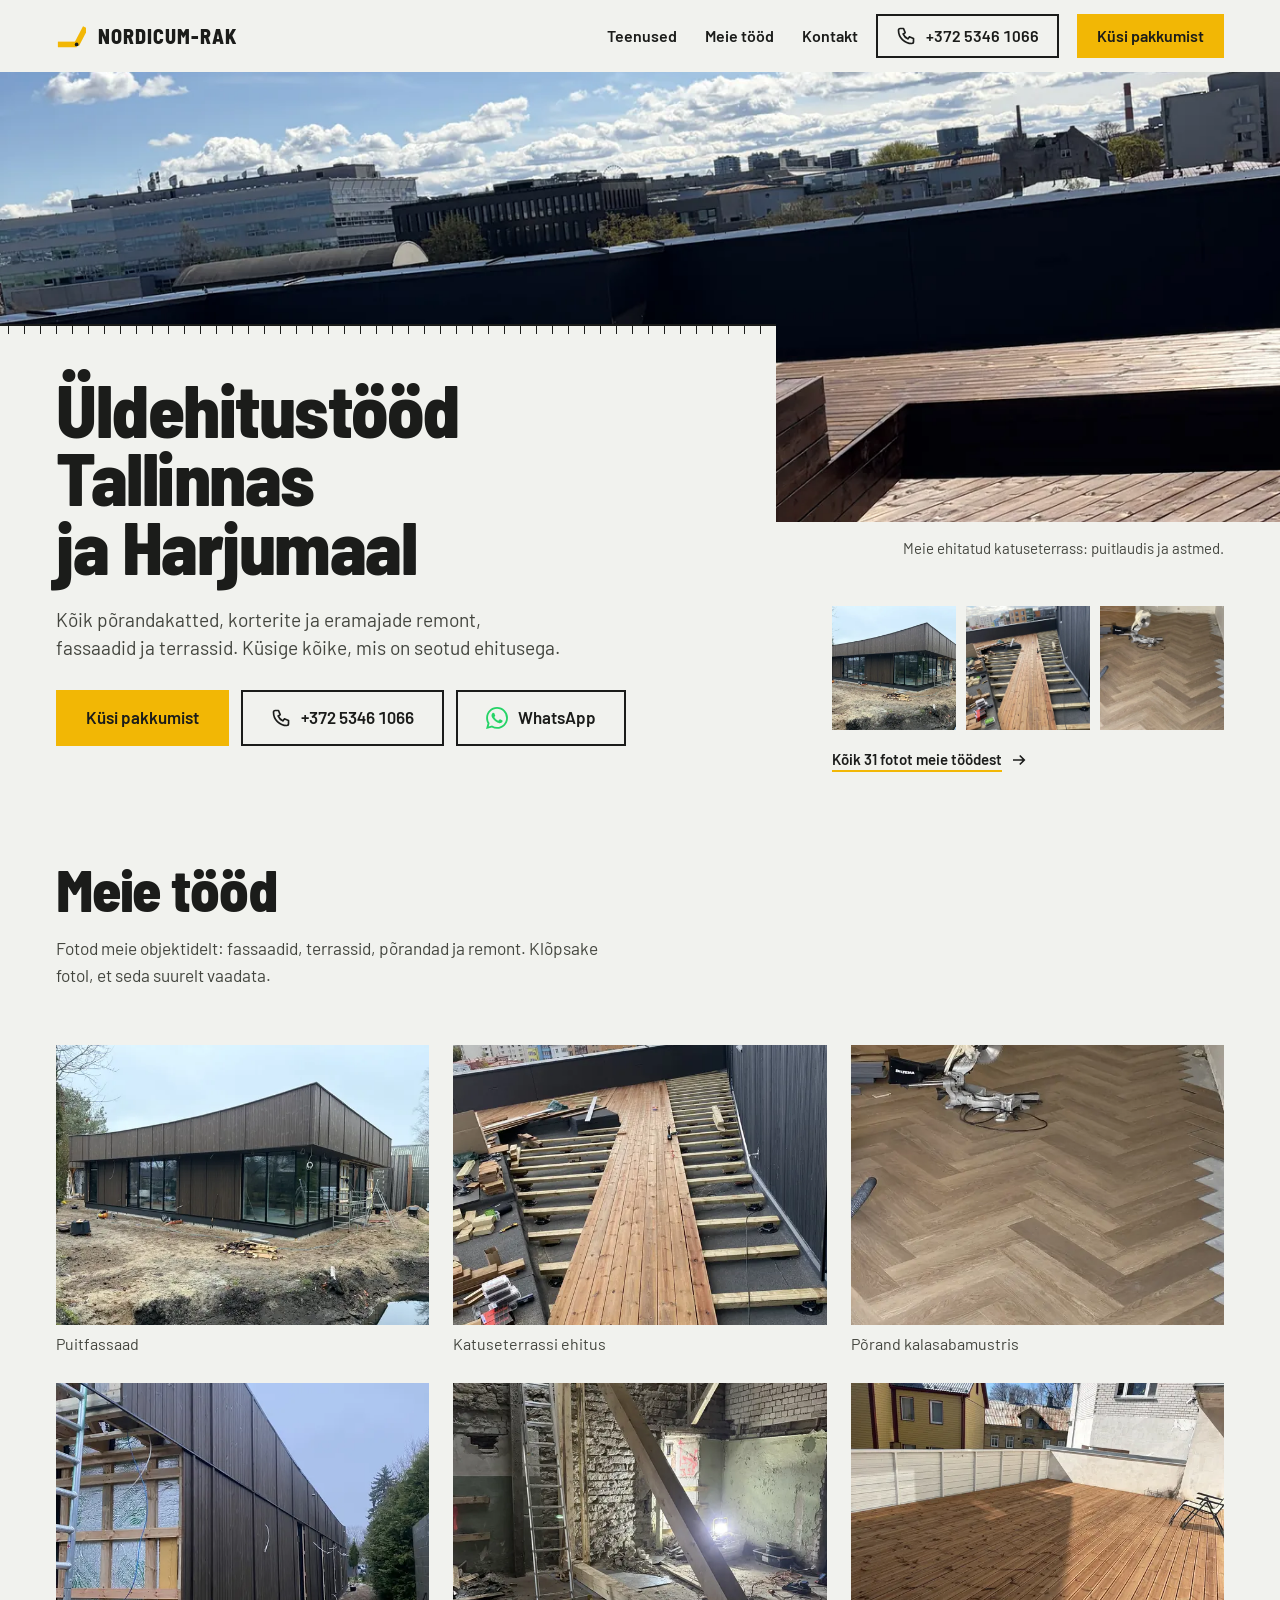
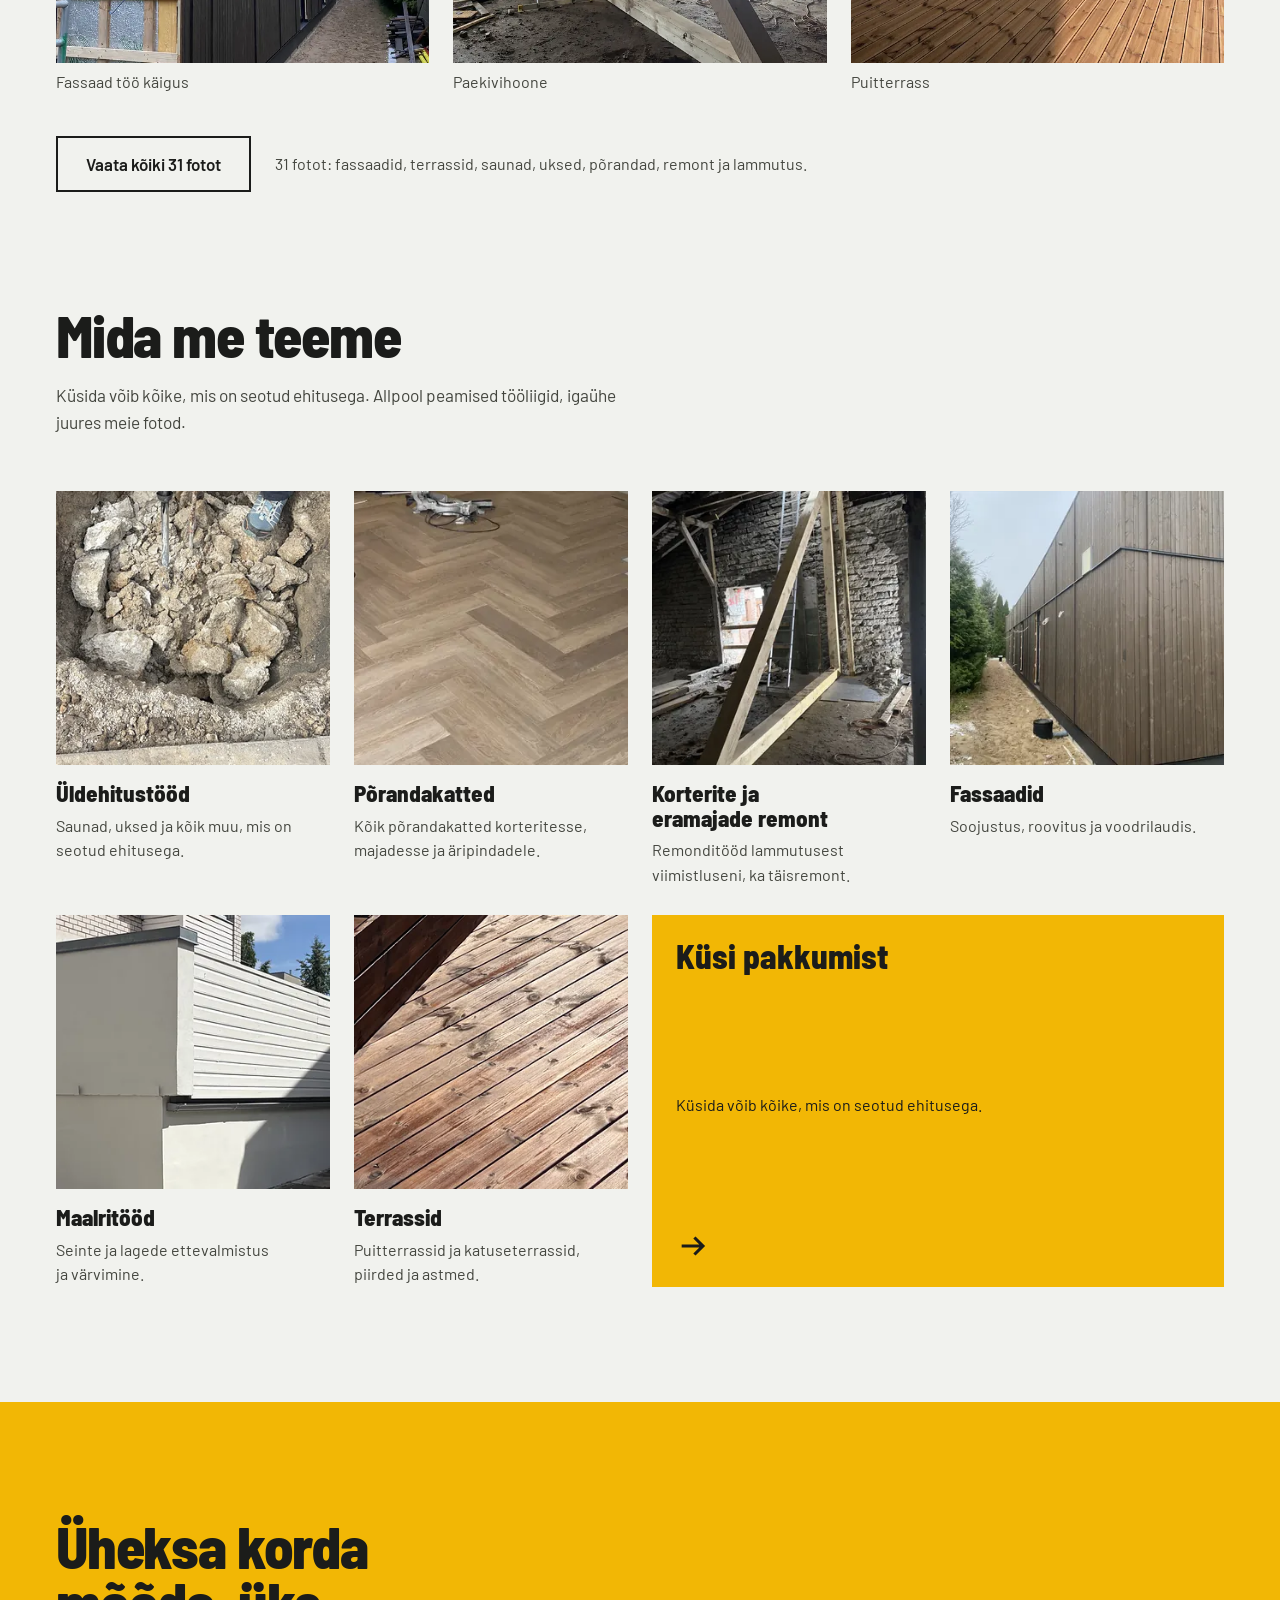
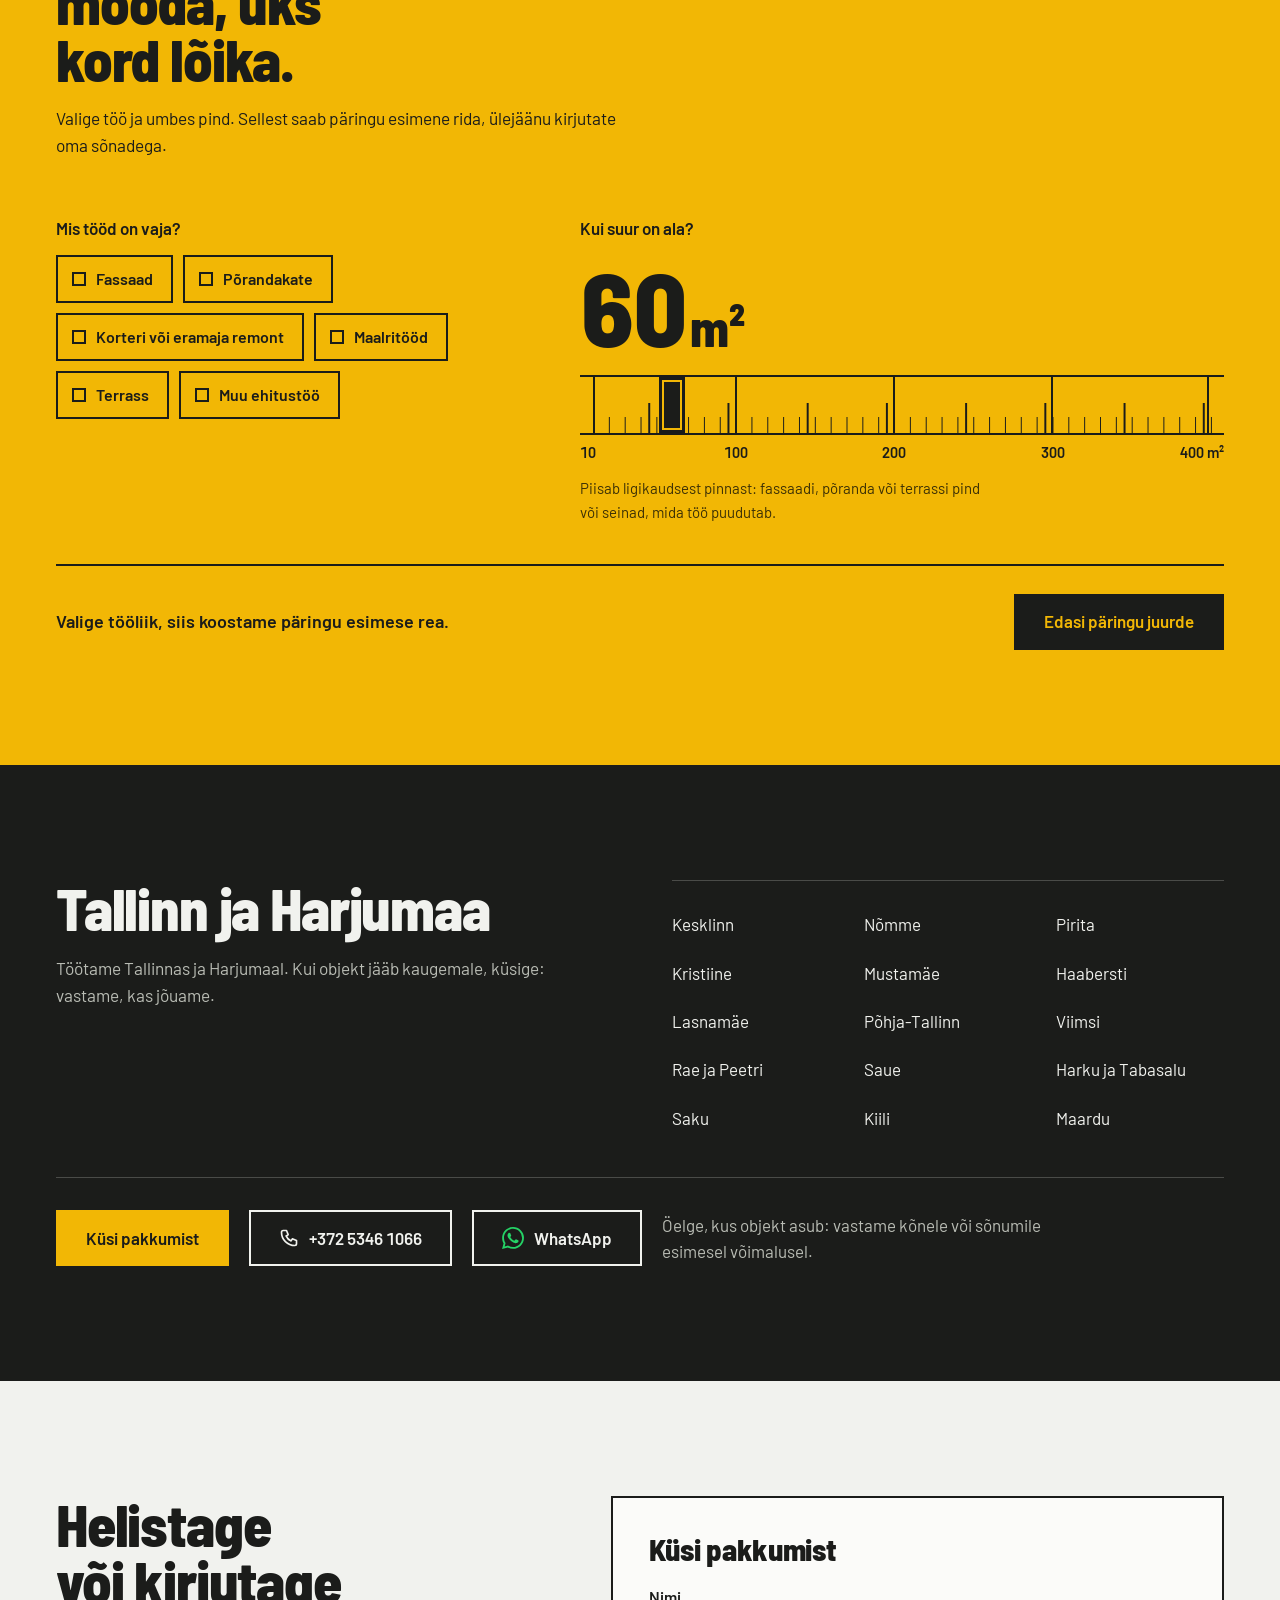
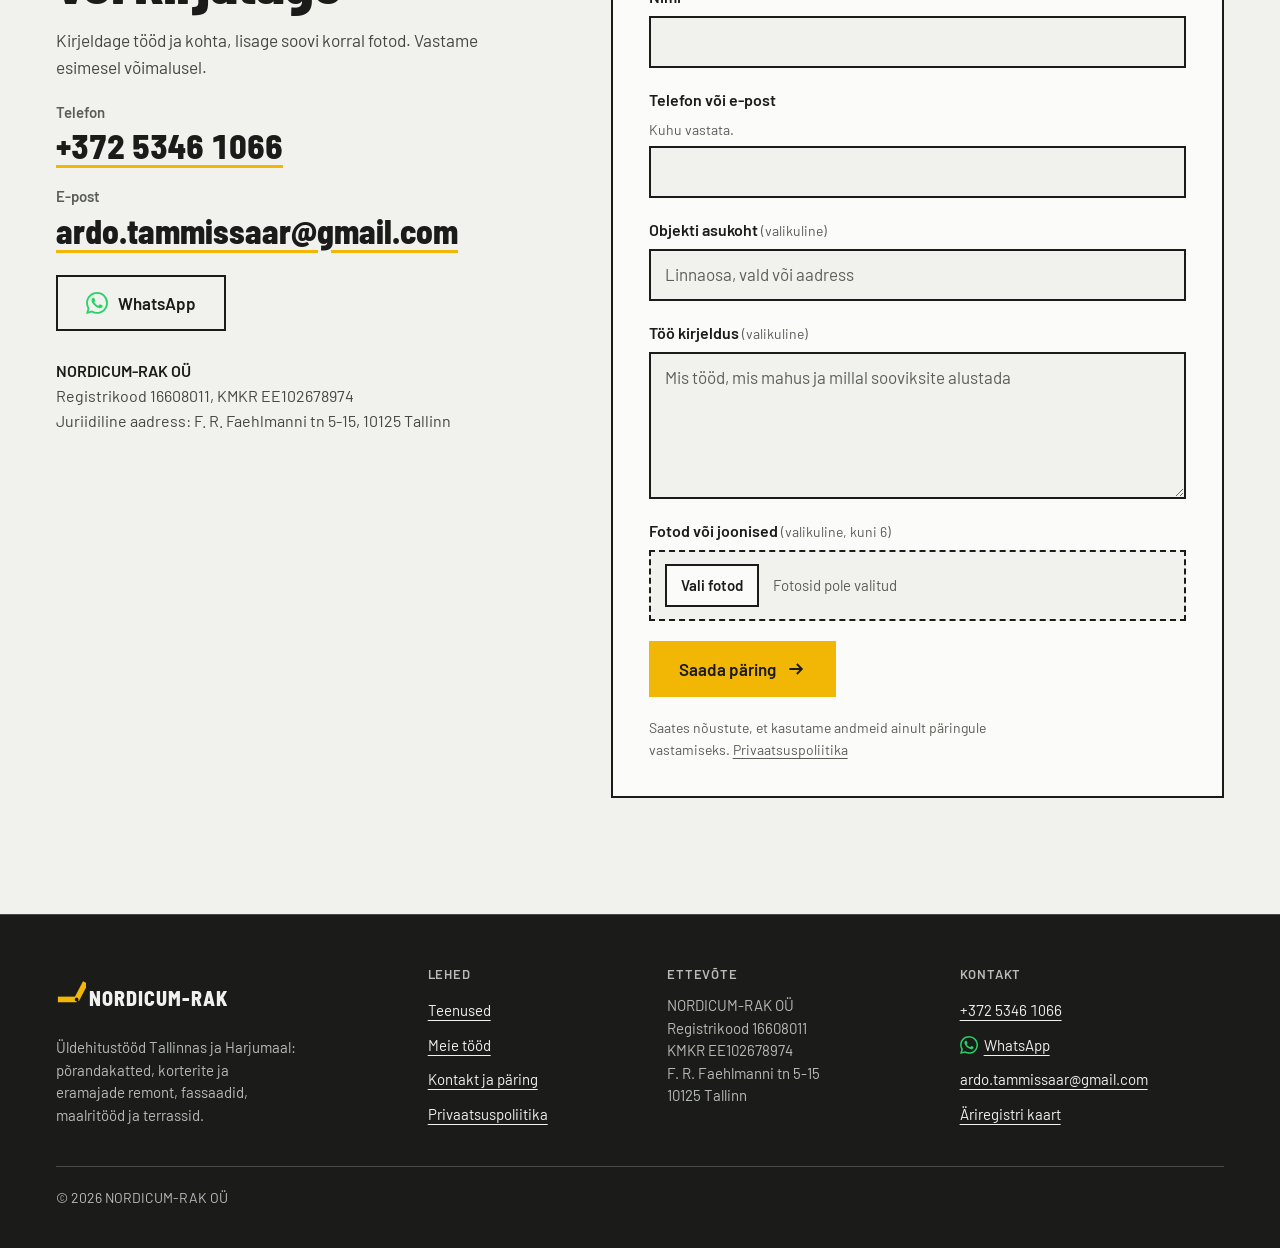
==== commit d6679879: "Ardo 15.11: 16 new work photos (facades, saunas, doors, terraces), sauna/doors in services, Search C" ====
--- a/index.html
+++ b/index.html
@@ -7,6 +7,7 @@
 <meta name="description" content="Üldehitustööd, kõik põrandakatted, korterite ja eramajade remont, fassaadid, maalritööd ja terrassid Tallinnas ja Harjumaal. Küsi pakkumist.">
 <link rel="canonical" href="https://nordicumrak.ee/">
 <meta property="og:url" content="https://nordicumrak.ee/">
+<meta name="google-site-verification" content="-cyNp3X_n4Ul7Z97xINrS1q3Pj-QnTPw0xEid7ETD3g">
 <meta property="og:type" content="website">
 <meta property="og:locale" content="et_EE">
 <meta property="og:site_name" content="NORDICUM-RAK OÜ">
@@ -24,7 +25,7 @@
 <link rel="preload" href="fonts/barlow-sc-800.woff2" as="font" type="font/woff2" crossorigin>
 <link rel="preload" href="fonts/barlow-400.woff2" as="font" type="font/woff2" crossorigin>
 <link rel="stylesheet" href="css/site.css">
-<script type="application/ld+json">{"@context":"https://schema.org","@type":"GeneralContractor","name":"NORDICUM-RAK OÜ","telephone":"+372 5346 1066","email":"ardo.tammissaar@gmail.com","identifier":"16608011","vatID":"EE102678974","foundingDate":"2022-11-04","address":{"@type":"PostalAddress","streetAddress":"F. R. Faehlmanni tn 5-15","postalCode":"10125","addressLocality":"Tallinn","addressRegion":"Harju maakond","addressCountry":"EE"},"areaServed":[{"@type":"City","name":"Tallinn"},{"@type":"AdministrativeArea","name":"Harjumaa"}],"knowsAbout":["Üldehitustööd","Põrandakatted","PVC-põrandad","Parkett","Korterite ja eramajade remont","Fassaadid","Maalritööd","Terrassid"],"knowsLanguage":"et","url":"https://nordicumrak.ee/","image":"https://nordicumrak.ee/img/og.jpg"}</script>
+<script type="application/ld+json">{"@context":"https://schema.org","@type":"GeneralContractor","name":"NORDICUM-RAK OÜ","telephone":"+372 5346 1066","email":"ardo.tammissaar@gmail.com","identifier":"16608011","vatID":"EE102678974","foundingDate":"2022-11-04","address":{"@type":"PostalAddress","streetAddress":"F. R. Faehlmanni tn 5-15","postalCode":"10125","addressLocality":"Tallinn","addressRegion":"Harju maakond","addressCountry":"EE"},"areaServed":[{"@type":"City","name":"Tallinn"},{"@type":"AdministrativeArea","name":"Harjumaa"}],"knowsAbout":["Üldehitustööd","Põrandakatted","PVC-põrandad","Parkett","Korterite ja eramajade remont","Fassaadid","Saunade ehitus","Uste paigaldus","Maalritööd","Terrassid"],"knowsLanguage":"et","url":"https://nordicumrak.ee/","image":"https://nordicumrak.ee/img/og.jpg"}</script>
 </head>
 <body>
 <a class="skip" href="#main">Edasi sisu juurde</a>
@@ -77,7 +78,7 @@
           <li><button class="lb-t lb-alias" type="button" data-full="img/tood/katuseterrass-ehitus-1600.webp" data-w="1200" data-h="1600" aria-haspopup="dialog"><img src="img/tood/katuseterrass-ehitus-600.webp" srcset="img/tood/katuseterrass-ehitus-600.webp 600w, img/tood/katuseterrass-ehitus-1000.webp 1000w" sizes="140px" width="600" height="800" alt="Katuseterrassi ehitus: puitlaudis reguleeritavatel tugijalgadel." loading="lazy" decoding="async"></button></li>
           <li><button class="lb-t lb-alias" type="button" data-full="img/tood/porand-kalasaba-1600.webp" data-w="1200" data-h="1600" aria-haspopup="dialog"><img src="img/tood/porand-kalasaba-600.webp" srcset="img/tood/porand-kalasaba-600.webp 600w, img/tood/porand-kalasaba-1000.webp 1000w" sizes="140px" width="600" height="800" alt="Kalasabamustris põranda paigaldus." loading="lazy" decoding="async"></button></li>
         </ul>
-        <a href="tood/">Kõik 15 fotot meie töödest<svg viewBox="0 0 24 24" aria-hidden="true" focusable="false"><path d="M4 12h15m-6-6 6 6-6 6" fill="none" stroke="currentColor" stroke-width="2.2"/></svg></a>
+        <a href="tood/">Kõik 31 fotot meie töödest<svg viewBox="0 0 24 24" aria-hidden="true" focusable="false"><path d="M4 12h15m-6-6 6 6-6 6" fill="none" stroke="currentColor" stroke-width="2.2"/></svg></a>
       </div>
       <div class="hero-panel" id="panel">
         <div class="edge" aria-hidden="true"></div>
@@ -107,8 +108,8 @@
         <li><figure><button class="lb-t" type="button" data-full="img/tood/terrass-piire-1600.webp" data-w="1600" data-h="1200" aria-haspopup="dialog"><img src="img/tood/terrass-piire-600.webp" srcset="img/tood/terrass-piire-600.webp 600w, img/tood/terrass-piire-1000.webp 1000w" sizes="(min-width: 1240px) 400px, (min-width: 700px) 31vw, 50vw" width="600" height="450" alt="Puitterrass valge piirdega." loading="lazy" decoding="async"></button><figcaption class="fc">Puitterrass</figcaption></figure></li>
       </ul>
       <div class="wk-foot">
-        <a class="btn btn-o" href="tood/">Vaata kõiki 15 fotot</a>
-        <p class="m-hide">15 fotot: fassaadid, terrassid, põrandad, paekivihoone, katus ja lammutus.</p>
+        <a class="btn btn-o" href="tood/">Vaata kõiki 31 fotot</a>
+        <p class="m-hide">31 fotot: fassaadid, terrassid, saunad, uksed, põrandad, remont ja lammutus.</p>
       </div>
     </div>
   </section>
@@ -123,7 +124,7 @@
         <li class="sv"><a href="teenused/#uldehitus">
           <div class="sv-ph"><img src="img/s-uld-480.webp" srcset="img/s-uld-320.webp 320w, img/s-uld-480.webp 480w, img/s-uld-720.webp 720w" sizes="(min-width: 1000px) 292px, (min-width: 700px) 45vw, 84px" width="720" height="720" alt="" loading="lazy" decoding="async"></div>
           <h3>Üldehitustööd</h3>
-          <p>Küsige kõike, mis on seotud ehitusega.</p>
+          <p>Saunad, uksed ja kõik muu, mis on seotud ehitusega.</p>
         </a></li>
         <li class="sv"><a href="teenused/#porandad">
           <div class="sv-ph"><img src="img/s-porand-480.webp" srcset="img/s-porand-320.webp 320w, img/s-porand-480.webp 480w, img/s-porand-720.webp 720w" sizes="(min-width: 1000px) 292px, (min-width: 700px) 45vw, 84px" width="720" height="720" alt="" loading="lazy" decoding="async"></div>
